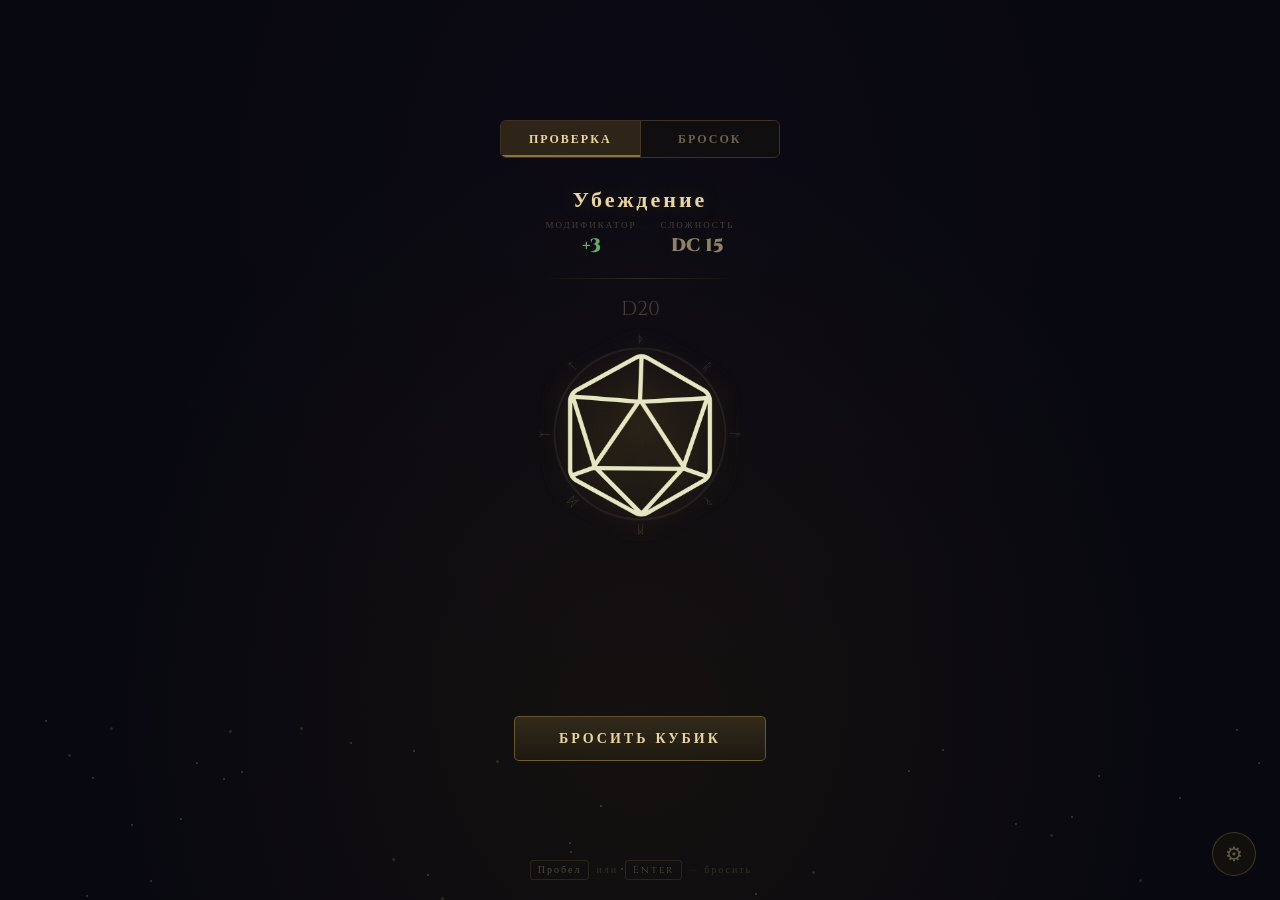
==== index.html @ e0e30537 "style: применить золотистый градиент к изображениям дайсов через CSS-фильтры" ====
<!DOCTYPE html>
<html lang="ru">
<head>
    <meta charset="UTF-8">
    <meta name="viewport" content="width=device-width, initial-scale=1.0">
    <title>Dice Roller</title>
    <link rel="icon" type="image/png" href="res/images/icon.png">
    <link rel="shortcut icon" type="image/png" href="res/images/icon.png">
    <style>
        @import url('https://fonts.googleapis.com/css2?family=Cinzel:wght@400;700;900&family=Cinzel+Decorative:wght@700;900&display=swap');

        * { margin: 0; padding: 0; box-sizing: border-box; }

        body {
            background: #080810;
            background-image:
                radial-gradient(ellipse at 50% 80%, rgba(40, 30, 15, 0.4) 0%, transparent 60%),
                radial-gradient(ellipse at 50% 20%, rgba(20, 15, 30, 0.3) 0%, transparent 60%);
            display: flex;
            justify-content: center;
            align-items: center;
            min-height: 100vh;
            overflow-x: hidden;
            overflow-y: auto;
            font-family: 'Cinzel', serif;
            user-select: none;
            padding: 8px 0;
        }

        /* ========== Фоновые частицы ========== */
        .bg-particles {
            position: fixed; top: 0; left: 0;
            width: 100%; height: 100%;
            pointer-events: none; z-index: 0;
        }
        .bg-particle {
            position: absolute;
            width: 2px; height: 2px;
            background: rgba(255, 200, 100, 0.25);
            border-radius: 50%;
            animation: floatP var(--dur) var(--delay) infinite ease-in-out;
        }
        @keyframes floatP {
            0%, 100% { opacity: 0; transform: translateY(0) scale(0); }
            20% { opacity: 1; transform: translateY(-15vh) scale(1); }
            80% { opacity: 0.6; }
            100% { opacity: 0; transform: translateY(-90vh) scale(0.3); }
        }

        /* ========== Вспышка ========== */
        .crit-flash {
            position: fixed; top: 0; left: 0;
            width: 100%; height: 100%;
            pointer-events: none; z-index: 5; opacity: 0;
        }
        .crit-flash.success { background: radial-gradient(circle, rgba(92,224,92,0.25) 0%, transparent 65%); animation: flashAnim 1s ease-out; }
        .crit-flash.failure { background: radial-gradient(circle, rgba(224,92,92,0.25) 0%, transparent 65%); animation: flashAnim 1s ease-out; }
        .crit-flash.nat20 { background: radial-gradient(circle, rgba(255,215,0,0.35) 0%, transparent 60%); animation: flashAnim 1.5s ease-out; }
        @keyframes flashAnim { 0% { opacity: 1; } 100% { opacity: 0; } }

        /* ========== Основной контейнер ========== */
        .roll-container {
            position: relative;
            display: flex;
            flex-direction: column;
            align-items: center;
            z-index: 10;
            padding: 0 20px 20px;
        }

        .mode-switcher {
            display: flex;
            gap: 0;
            margin-bottom: 28px;
            border: 1px solid rgba(200,170,80,0.25);
            border-radius: 6px;
            overflow: hidden;
            width: 280px;
        }
        .mode-btn {
            flex: 1;
            padding: 10px 12px;
            font-family: 'Cinzel', serif;
            font-size: 12px;
            font-weight: 700;
            letter-spacing: 2px;
            text-transform: uppercase;
            color: rgba(200,180,140,0.5);
            background: rgba(20,18,14,0.6);
            border: none;
            cursor: pointer;
            transition: all 0.3s;
            position: relative;
            text-align: center;
        }
        .mode-btn:not(:last-child) {
            border-right: 1px solid rgba(200,170,80,0.15);
        }
        .mode-btn:hover {
            color: rgba(200,180,140,0.8);
            background: rgba(30,25,18,0.8);
        }
        .mode-btn.active {
            color: #e8d5a3;
            background: rgba(50,40,25,0.9);
            box-shadow: inset 0 -2px 0 rgba(200,170,80,0.6);
        }

        /* ========== Селектор кубиков ========== */
        .dice-selector {
            display: flex;
            gap: 6px;
            margin-bottom: 18px;
            flex-wrap: wrap;
            justify-content: center;
            transition: opacity 0.4s, max-height 0.4s, margin 0.4s;
        }
        .dice-selector.hidden {
            opacity: 0;
            max-height: 0;
            margin-bottom: 0;
            pointer-events: none;
            overflow: hidden;
        }
        .dice-selector.visible {
            opacity: 1;
            max-height: 80px;
        }
        .dice-type-btn {
            width: 44px; height: 44px;
            display: flex; align-items: center; justify-content: center;
            font-family: 'Cinzel', serif;
            font-size: 11px;
            font-weight: 700;
            color: rgba(200,180,140,0.4);
            background: rgba(20,18,14,0.6);
            border: 1px solid rgba(200,170,80,0.15);
            border-radius: 6px;
            cursor: pointer;
            transition: all 0.3s;
            position: relative;
            overflow: hidden;
        }
        .dice-type-btn:hover {
            border-color: rgba(200,170,80,0.4);
            color: rgba(200,180,140,0.7);
            background: rgba(30,25,18,0.8);
            box-shadow: 0 0 10px rgba(200,170,80,0.1);
        }
        .dice-type-btn.active {
            color: #e8d5a3;
            border-color: rgba(200,170,80,0.5);
            background: rgba(50,40,25,0.9);
            box-shadow: inset 0 -2px 0 rgba(200,170,80,0.5), 0 0 12px rgba(200,170,80,0.15);
        }
        .dice-type-btn:disabled {
            opacity: 0.3;
            cursor: not-allowed;
            pointer-events: none;
        }

        /* ========== Отображение проверки (сверху) ========== */
        .editable-group {
            display: flex;
            flex-direction: column;
            align-items: center;
            gap: 3px;
        }
        .editable-label {
            font-size: 9px;
            letter-spacing: 2px;
            text-transform: uppercase;
            color: rgba(200,180,140,0.35);
        }
        .editable-input {
            background: rgba(20,18,14,0.7);
            border: 1px solid rgba(200,170,80,0.25);
            border-radius: 4px;
            color: #e8d5a3;
            font-family: 'Cinzel', serif;
            font-size: 14px;
            font-weight: 700;
            text-align: center;
            padding: 7px 10px;
            outline: none;
            transition: border-color 0.3s, box-shadow 0.3s;
        }
        .editable-input:focus {
            border-color: rgba(200,170,80,0.6);
            box-shadow: 0 0 12px rgba(200,170,80,0.15);
        }
        .editable-input.skill-input {
            width: 160px;
            font-size: 18px;
            font-weight: 900;
            letter-spacing: 1px;
        }
        .skill-select-row {
            display: flex;
            align-items: center;
            gap: 8px;
            margin-bottom: 4px;
        }
        .skill-select {
            background: rgba(20,18,14,0.7);
            border: 1px solid rgba(200,170,80,0.25);
            border-radius: 4px;
            color: #e8d5a3;
            font-family: 'Cinzel', serif;
            font-size: 14px;
            font-weight: 700;
            padding: 7px 28px 7px 10px;
            outline: none;
            transition: border-color 0.3s, box-shadow 0.3s;
            cursor: pointer;
            appearance: none;
            -webkit-appearance: none;
            background-image: url("data:image/svg+xml,%3Csvg xmlns='http://www.w3.org/2000/svg' width='12' height='12' viewBox='0 0 12 12'%3E%3Cpath fill='rgba(200,180,140,0.5)' d='M6 8L1 3h10z'/%3E%3C/svg%3E");
            background-repeat: no-repeat;
            background-position: right 8px center;
        }
        .skill-select:focus {
            border-color: rgba(200,170,80,0.6);
            box-shadow: 0 0 12px rgba(200,170,80,0.15);
        }
        .skill-select option {
            background: rgba(20,18,14,0.95);
            color: #e8d5a3;
        }
        .editable-input.mod-input {
            width: 58px;
            font-size: 18px;
            transition: border-color 0.3s, box-shadow 0.3s, background 0.6s;
        }
        .editable-input.dc-input {
            width: 58px;
            font-size: 18px;
            transition: border-color 0.3s, box-shadow 0.3s, background 0.6s;
        }
        .editable-input.loaded {
            border-color: rgba(100,200,120,0.6) !important;
            box-shadow: 0 0 12px rgba(100,200,120,0.25);
            background: rgba(25,40,25,0.8);
        }

        .dc-difficulty-hint {
            font-size: 10px;
            color: rgba(200,180,140,0.3);
            margin-top: 2px;
            font-style: italic;
        }

        /* ========== Отображение проверки (сверху) ========== */
        .check-display {
            display: flex;
            flex-direction: column;
            align-items: center;
            gap: 4px;
            margin-bottom: 8px;
            transition: opacity 0.4s, max-height 0.4s, margin 0.4s;
            overflow: hidden;
        }
        .check-display.hidden {
            opacity: 0;
            max-height: 0;
            margin-bottom: 0;
            pointer-events: none;
        }
        .check-display.visible {
            opacity: 1;
            max-height: 120px;
        }
        .display-skill-name {
            font-family: 'Cinzel Decorative', serif;
            font-size: 22px;
            font-weight: 700;
            color: #e8d5a3;
            text-shadow: 0 0 20px rgba(200,170,80,0.25);
            letter-spacing: 3px;
        }
        .display-mod-dc {
            display: flex;
            gap: 24px;
            align-items: center;
        }
        .display-badge {
            display: flex;
            flex-direction: column;
            align-items: center;
            gap: 2px;
        }
        .display-badge-label {
            font-size: 9px;
            letter-spacing: 2px;
            text-transform: uppercase;
            color: rgba(200,180,140,0.3);
        }
        .display-badge-value {
            font-family: 'Cinzel', serif;
            font-size: 18px;
            font-weight: 900;
            color: rgba(200,180,140,0.7);
        }
        .display-badge-value.positive { color: rgba(120,200,120,0.85); }
        .display-badge-value.negative { color: rgba(200,120,120,0.85); }

        /* Кнопка настроек — фиксированная в правом нижнем углу */
        .settings-toggle {
            position: fixed;
            bottom: 24px;
            right: 24px;
            background: rgba(20,18,14,0.85);
            border: 1px solid rgba(200,170,80,0.25);
            border-radius: 50%;
            width: 44px; height: 44px;
            display: flex; align-items: center; justify-content: center;
            cursor: pointer;
            transition: all 0.3s;
            color: rgba(200,180,140,0.45);
            font-size: 20px;
            z-index: 100;
            backdrop-filter: blur(8px);
        }
        .settings-toggle:hover {
            border-color: rgba(200,170,80,0.5);
            color: rgba(200,180,140,0.8);
            box-shadow: 0 0 20px rgba(200,170,80,0.2);
            transform: scale(1.05);
        }

        /* Модальное окно настроек */
        .settings-overlay {
            position: fixed;
            top: 0; left: 0;
            width: 100%; height: 100%;
            background: rgba(0,0,0,0.6);
            z-index: 150;
            opacity: 0;
            pointer-events: none;
            transition: opacity 0.3s;
            backdrop-filter: blur(4px);
        }
        .settings-overlay.open {
            opacity: 1;
            pointer-events: all;
        }
        .settings-modal {
            position: fixed;
            top: 50%; left: 50%;
            transform: translate(-50%, -50%) scale(0.9);
            background: linear-gradient(180deg, rgba(30,25,18,0.97) 0%, rgba(16,14,10,0.98) 100%);
            border: 1px solid rgba(200,170,80,0.3);
            border-radius: 12px;
            padding: 28px 32px;
            z-index: 160;
            opacity: 0;
            pointer-events: none;
            transition: all 0.3s cubic-bezier(0.34,1.56,0.64,1);
            box-shadow: 0 0 60px rgba(0,0,0,0.5), 0 0 30px rgba(200,170,80,0.1);
            max-width: 500px;
            width: 90%;
        }
        .settings-modal.open {
            opacity: 1;
            pointer-events: all;
            transform: translate(-50%, -50%) scale(1);
        }
        .settings-modal-header {
            display: flex;
            justify-content: space-between;
            align-items: center;
            margin-bottom: 20px;
            padding-bottom: 12px;
            border-bottom: 1px solid rgba(200,170,80,0.15);
        }
        .settings-modal-title {
            font-family: 'Cinzel', serif;
            font-size: 16px;
            font-weight: 700;
            letter-spacing: 3px;
            text-transform: uppercase;
            color: rgba(200,180,140,0.8);
        }
        .settings-close {
            background: none;
            border: 1px solid rgba(200,170,80,0.2);
            border-radius: 50%;
            width: 28px; height: 28px;
            display: flex; align-items: center; justify-content: center;
            cursor: pointer;
            color: rgba(200,180,140,0.5);
            font-size: 14px;
            transition: all 0.3s;
        }
        .settings-close:hover {
            border-color: rgba(200,170,80,0.5);
            color: rgba(200,180,140,0.9);
        }
        .settings-modal .skill-select-row {
            margin-bottom: 12px;
        }
        .settings-modal .settings-grid {
            display: flex;
            flex-wrap: wrap;
            gap: 12px;
            justify-content: center;
            align-items: flex-end;
        }
        .settings-modal .dc-difficulty-hint {
            text-align: center;
            margin-top: 8px;
        }
        .settings-section {
            margin-top: 16px;
            padding-top: 14px;
            border-top: 1px solid rgba(200,170,80,0.12);
        }
        .settings-section-title {
            font-size: 10px;
            letter-spacing: 2px;
            text-transform: uppercase;
            color: rgba(200,180,140,0.4);
            margin-bottom: 10px;
        }
        .volume-row {
            display: flex;
            align-items: center;
            gap: 12px;
            justify-content: center;
        }
        .volume-label {
            font-size: 13px;
            color: rgba(200,180,140,0.6);
            min-width: 60px;
        }
        .volume-slider {
            -webkit-appearance: none;
            appearance: none;
            width: 160px;
            height: 4px;
            background: rgba(200,170,80,0.15);
            border-radius: 4px;
            outline: none;
            cursor: pointer;
        }
        .volume-slider::-webkit-slider-thumb {
            -webkit-appearance: none;
            width: 16px; height: 16px;
            border-radius: 50%;
            background: #e8d5a3;
            box-shadow: 0 0 8px rgba(200,170,80,0.3);
            cursor: pointer;
            transition: transform 0.2s;
        }
        .volume-slider::-webkit-slider-thumb:hover {
            transform: scale(1.15);
        }
        .volume-slider::-moz-range-thumb {
            width: 16px; height: 16px;
            border-radius: 50%;
            background: #e8d5a3;
            border: none;
            box-shadow: 0 0 8px rgba(200,170,80,0.3);
            cursor: pointer;
        }
        .volume-value {
            font-size: 13px;
            color: rgba(200,180,140,0.7);
            font-weight: 700;
            min-width: 32px;
            text-align: right;
        }
        .reset-btn {
            display: block;
            margin: 0 auto;
            padding: 8px 24px;
            font-family: 'Cinzel', serif;
            font-size: 11px;
            font-weight: 700;
            letter-spacing: 2px;
            text-transform: uppercase;
            color: rgba(200,120,120,0.7);
            background: rgba(40,20,20,0.6);
            border: 1px solid rgba(200,100,100,0.25);
            border-radius: 5px;
            cursor: pointer;
            transition: all 0.3s;
        }
        .reset-btn:hover {
            color: rgba(224,100,100,0.9);
            border-color: rgba(200,100,100,0.5);
            box-shadow: 0 0 15px rgba(200,80,80,0.15);
        }

        /* Разделитель */
        .divider {
            width: 200px;
            height: 1px;
            background: linear-gradient(90deg, transparent, rgba(200,170,80,0.2), transparent);
            margin: 12px 0 16px;
        }

        /* ========== D20 Label ========== */
        .dice-type-label {
            font-size: 20px;
            /* letter-spacing: 4px; */
            color: rgba(200,180,140,0.3);
            text-transform: uppercase;
            margin-bottom: 12px;
        }

        /* ========== Зона кубика ========== */
        .dice-area {
            position: relative;
            width: 200px; height: 200px;
            display: flex;
            justify-content: center;
            align-items: center;
            margin-bottom: 24px;
        }

        .dice-glow {
            position: absolute;
            width: 180px; height: 180px;
            border-radius: 50%;
            background: radial-gradient(circle, rgba(200,160,60,0.12) 0%, transparent 70%);
            transition: opacity 0.5s;
        }

        /* DC Ring */
        .dc-ring {
            position: absolute;
            width: 190px; height: 190px;
            transition: opacity 0.4s;
        }
        .dc-ring.hidden { opacity: 0; }
        .dc-ring svg {
            width: 100%; height: 100%;
            transform: rotate(-90deg);
        }
        .dc-ring-bg {
            fill: none;
            stroke: rgba(100,90,70,0.2);
            stroke-width: 2;
        }
        .dc-ring-fill {
            fill: none;
            stroke: rgba(200,170,80,0.5);
            stroke-width: 2.5;
            stroke-dasharray: 565.48;
            stroke-dashoffset: 565.48;
            stroke-linecap: round;
            transition: stroke-dashoffset 1s ease-out, stroke 0.5s;
            filter: drop-shadow(0 0 4px rgba(200,170,80,0.3));
        }
        .dc-ring-fill.success { stroke: rgba(80,200,80,0.7); filter: drop-shadow(0 0 8px rgba(80,200,80,0.5)); }
        .dc-ring-fill.failure { stroke: rgba(200,60,60,0.7); filter: drop-shadow(0 0 8px rgba(200,60,60,0.5)); }

        /* Руны */
        .rune-ring {
            position: absolute;
            width: 165px; height: 165px;
            border-radius: 50%;
            animation: runeRotate 20s linear infinite;
        }
        @keyframes runeRotate { from { transform: rotate(0deg); } to { transform: rotate(360deg); } }
        .rune {
            position: absolute;
            top: 50%; left: 50%;
            font-size: 12px;
            color: rgba(200,170,80,0.25);
            text-shadow: 0 0 6px rgba(200,170,80,0.15);
        }
        .rune-inner {
            display: inline-block;
            transform-origin: center center;
        }

        /* ========== Кубик (PNG) ========== */
        .dice-svg-container {
            position: relative;
            width: 170px; height: 170px;
            cursor: pointer;
            z-index: 2;
        }
        .dice-image {
            width: 100%; height: 100%;
            object-fit: contain;
            filter: 
                drop-shadow(0 0 15px rgba(200,160,60,0.3))
                invert(1)
                sepia(1)
                hue-rotate(5deg)
                saturate(2.5)
                brightness(0.9);
            transition: filter 0.3s, transform 0.3s;
        }
        .dice-svg-container:hover .dice-image {
            filter: 
                drop-shadow(0 0 25px rgba(200,160,60,0.6))
                invert(1)
                sepia(1)
                hue-rotate(5deg)
                saturate(3)
                brightness(1);
            transform: scale(1.05);
        }
        .dice-number {
            position: absolute;
            top: 50%; left: 50%;
            transform: translate(-50%, -30%);
            font-family: 'Cinzel', serif;
            font-size: 28px;
            font-weight: 900;
            color: #e8d5a3;
            text-shadow: 0 0 8px rgba(200,160,60,0.5);
            opacity: 0;
            transition: opacity 0.3s;
            pointer-events: none;
            z-index: 3;
        }
        .dice-number.visible { opacity: 1; }
        .dice-number.nat20 {
            color: #ffd700;
            text-shadow: 0 0 15px rgba(255,215,0,0.9);
            font-size: 36px;
        }
        .dice-number.nat1 {
            color: #ff4444;
            text-shadow: 0 0 15px rgba(255,68,68,0.9);
        }

        /* Анимация вращения */
        .dice-svg-container.rolling .dice-image {
            animation: diceSpin 2s cubic-bezier(0.22, 0.8, 0.36, 1);
        }
        @keyframes diceSpin {
            0% { transform: scale(0.25) rotate(0deg); opacity: 0; }
            12% { transform: scale(1.1) rotate(200deg); opacity: 1; }
            30% { transform: scale(0.9) rotate(450deg); }
            50% { transform: scale(1.06) rotate(680deg); }
            70% { transform: scale(0.95) rotate(880deg); }
            85% { transform: scale(1.01) rotate(1020deg); }
            100% { transform: scale(1) rotate(1080deg); }
        }
        /* Покачивание для плоских кубов */
        .dice-svg-container.rocking .dice-image {
            animation: diceRock 1.8s cubic-bezier(0.22, 0.8, 0.36, 1);
        }
        @keyframes diceRock {
            0% { transform: scale(0.25) rotate(0deg); opacity: 0; }
            10% { transform: scale(1.05) rotate(0deg); opacity: 1; }
            20% { transform: scale(1.12) rotate(-22deg); }
            35% { transform: scale(0.9) rotate(18deg); }
            50% { transform: scale(1.06) rotate(-14deg); }
            65% { transform: scale(0.97) rotate(8deg); }
            80% { transform: scale(1.02) rotate(-4deg); }
            100% { transform: scale(1) rotate(0deg); }
        }

        /* Модификатор бейдж */
        .modifier-badge {
            position: absolute;
            bottom: -8px; right: -8px;
            background: rgba(25,40,25,0.9);
            border: 1px solid rgba(100,200,100,0.4);
            border-radius: 50%;
            width: 34px; height: 34px;
            display: flex; align-items: center; justify-content: center;
            font-size: 13px; font-weight: 700;
            color: #7ddf7d;
            opacity: 0; transform: scale(0);
            transition: all 0.3s 0.4s cubic-bezier(0.34,1.56,0.64,1);
        }
        .modifier-badge.visible { opacity: 1; transform: scale(1); }
        .modifier-badge.negative {
            color: #df7d7d;
            border-color: rgba(200,100,100,0.4);
            background: rgba(40,25,25,0.9);
        }

        /* Искры */
        .spark-container {
            position: absolute;
            width: 200px; height: 200px;
            pointer-events: none; z-index: 15;
            left: 50%; top: 50%;
            transform: translate(-50%, -50%);
        }
        .spark {
            position: absolute;
            left: 50%; top: 50%;
            width: 3px; height: 3px;
            border-radius: 50%;
            opacity: 0;
        }
        .spark.gold { background: #ffd700; box-shadow: 0 0 6px #ffd700; }
        .spark.green { background: #5ce05c; box-shadow: 0 0 6px #5ce05c; }
        .spark.red { background: #e05c5c; box-shadow: 0 0 6px #e05c5c; }
        .spark.white { background: #e8d5a3; box-shadow: 0 0 6px #e8d5a3; }
        .spark.animate { animation: sparkFly 1s ease-out forwards; }
        @keyframes sparkFly {
            0% { opacity: 1; transform: translate(0,0) scale(1); }
            100% { opacity: 0; transform: translate(var(--sx), var(--sy)) scale(0); }
        }

        /* Burst ring */
        .burst-ring {
            position: absolute;
            width: 170px; height: 170px;
            border-radius: 50%;
            border: 2px solid rgba(200,170,80,0.5);
            opacity: 0; pointer-events: none;
            left: 50%; top: 50%;
            transform: translate(-50%, -50%);
        }
        .burst-ring.animate { animation: burstScale 0.8s ease-out forwards; }
        @keyframes burstScale {
            0% { transform: translate(-50%,-50%) scale(0); opacity: 1; }
            100% { transform: translate(-50%,-50%) scale(3.5); opacity: 0; }
        }
        .burst-ring.success { border-color: rgba(92,224,92,0.5); }
        .burst-ring.failure { border-color: rgba(224,92,92,0.5); }
        .burst-ring.nat20 { border-color: rgba(255,215,0,0.7); }
        .burst-ring.neutral { border-color: rgba(232,213,163,0.4); }

        /* ========== Результат ========== */
        .result-area {
            text-align: center;
            min-height: 130px;
            display: flex;
            flex-direction: column;
            align-items: center;
            justify-content: flex-end;
        }
        .result-total {
            font-family: 'Cinzel Decorative', serif;
            font-size: 52px;
            font-weight: 900;
            color: #e8d5a3;
            opacity: 0;
            transform: scale(0.5);
            transition: all 0.5s cubic-bezier(0.34,1.56,0.64,1);
            line-height: 1;
        }
        .result-total.visible { opacity: 1; transform: scale(1); }
        .result-total.success { color: #5ce05c; text-shadow: 0 0 30px rgba(92,224,92,0.5); }
        .result-total.failure { color: #e05c5c; text-shadow: 0 0 30px rgba(224,92,92,0.5); }
        .result-total.nat20 {
            color: #ffd700;
            text-shadow: 0 0 40px rgba(255,215,0,0.7), 0 0 80px rgba(255,215,0,0.3);
            animation: nat20pulse 1s ease-in-out infinite alternate;
        }
        .result-total.neutral { color: #e8d5a3; text-shadow: 0 0 20px rgba(232,213,163,0.4); }
        @keyframes nat20pulse {
            from { text-shadow: 0 0 40px rgba(255,215,0,0.7), 0 0 80px rgba(255,215,0,0.3); }
            to { text-shadow: 0 0 60px rgba(255,215,0,1), 0 0 120px rgba(255,215,0,0.5); }
        }

        .result-breakdown {
            font-size: 13px;
            color: rgba(200,180,140,0.5);
            margin-top: 6px;
            opacity: 0;
            transition: opacity 0.5s 0.3s;
        }
        .result-breakdown.visible { opacity: 1; }
        .result-breakdown .roll-val { color: #e8d5a3; font-weight: 700; }
        .result-breakdown .mod-val { color: rgba(120,200,120,0.8); }
        .result-breakdown .mod-val.neg { color: rgba(200,120,120,0.8); }

        .result-label {
            font-size: 20px;
            font-weight: 700;
            letter-spacing: 6px;
            text-transform: uppercase;
            margin-top: 8px;
            opacity: 0;
            transform: translateY(8px);
            transition: all 0.5s 0.5s;
        }
        .result-label.visible { opacity: 1; transform: translateY(0); }
        .result-label.success { color: #5ce05c; text-shadow: 0 0 20px rgba(92,224,92,0.3); }
        .result-label.failure { color: #e05c5c; text-shadow: 0 0 20px rgba(224,92,92,0.3); }
        .result-label.critical {
            color: #ffd700;
            text-shadow: 0 0 20px rgba(255,215,0,0.5);
            font-size: 24px; letter-spacing: 5px;
            animation: critFlashLabel 0.5s ease-out;
        }
        .result-label.neutral {
            color: rgba(200,180,140,0.6);
            letter-spacing: 4px;
            font-size: 16px;
        }
        @keyframes critFlashLabel {
            0% { transform: scale(2) translateY(8px); opacity: 0; }
            50% { transform: scale(1.2) translateY(0); }
            100% { transform: scale(1) translateY(0); opacity: 1; }
        }

        /* ========== Кнопки ========== */
        .buttons-row {
            display: flex;
            gap: 12px;
            margin-top: 28px;
        }
        .roll-btn {
            padding: 12px 44px;
            font-family: 'Cinzel', serif;
            font-size: 14px;
            font-weight: 700;
            letter-spacing: 3px;
            text-transform: uppercase;
            color: #e8d5a3;
            background: linear-gradient(180deg, rgba(55,45,28,0.9) 0%, rgba(30,26,18,0.95) 100%);
            border: 1px solid rgba(200,170,80,0.4);
            border-radius: 5px;
            cursor: pointer;
            position: relative;
            overflow: hidden;
            transition: all 0.3s;
        }
        .roll-btn::before {
            content: '';
            position: absolute; top: 0; left: -100%;
            width: 100%; height: 100%;
            background: linear-gradient(90deg, transparent, rgba(200,170,80,0.12), transparent);
            transition: left 0.5s;
        }
        .roll-btn:hover {
            border-color: rgba(220,190,100,0.7);
            box-shadow: 0 0 20px rgba(200,170,80,0.2), inset 0 0 15px rgba(200,170,80,0.08);
        }
        .roll-btn:hover::before { left: 100%; }
        .roll-btn:active { transform: scale(0.97); }
        .roll-btn:disabled { opacity: 0.4; cursor: not-allowed; pointer-events: none; }

        /* ========== История ========== */
        .roll-history {
            position: fixed;
            right: 16px; top: 50%;
            transform: translateY(-50%);
            display: flex;
            flex-direction: column;
            gap: 6px; z-index: 20;
            max-height: 80vh;
            overflow-y: auto;
        }
        .roll-history::-webkit-scrollbar { width: 3px; }
        .roll-history::-webkit-scrollbar-thumb { background: rgba(200,170,80,0.2); border-radius: 3px; }

        .history-item {
            padding: 7px 12px;
            background: rgba(16,14,12,0.85);
            border: 1px solid rgba(200,170,80,0.12);
            border-radius: 4px;
            font-size: 11px;
            color: rgba(200,180,140,0.5);
            animation: histSlideIn 0.3s ease-out;
            white-space: nowrap;
            border-left: 2px solid rgba(200,170,80,0.15);
        }
        .history-item .hist-result { font-weight: 700; font-size: 13px; }
        .history-item.success { border-left-color: rgba(92,224,92,0.5); }
        .history-item.success .hist-result { color: #5ce05c; }
        .history-item.failure { border-left-color: rgba(224,92,92,0.5); }
        .history-item.failure .hist-result { color: #e05c5c; }
        .history-item.nat20 { border-left-color: rgba(255,215,0,0.6); }
        .history-item.nat20 .hist-result { color: #ffd700; }
        .history-item.neutral { border-left-color: rgba(200,180,140,0.3); }
        .history-item.neutral .hist-result { color: #e8d5a3; }
        @keyframes histSlideIn {
            from { transform: translateX(20px); opacity: 0; }
            to { transform: translateX(0); opacity: 1; }
        }

        /* ========== Подсказка клавиш ========== */
        .key-hint {
            position: fixed;
            bottom: 20px;
            font-size: 10px;
            letter-spacing: 2px;
            color: rgba(200,180,140,0.2);
            z-index: 20;
        }
        .key-hint kbd {
            display: inline-block;
            padding: 2px 7px;
            border: 1px solid rgba(200,170,80,0.15);
            border-radius: 3px;
            font-family: 'Cinzel', serif;
            font-size: 10px;
            color: rgba(200,180,140,0.35);
            margin: 0 2px;
        }

        /* ========== Shake ========== */
        @keyframes shake {
            0%, 100% { transform: translateX(0); }
            10% { transform: translateX(-8px) rotate(-1deg); }
            20% { transform: translateX(8px) rotate(1deg); }
            30% { transform: translateX(-5px); }
            40% { transform: translateX(5px); }
            50% { transform: translateX(-3px); }
            60% { transform: translateX(3px); }
            70% { transform: translateX(-1px); }
        }

        /* ========== Адаптив ========== */
        @media (max-width: 700px) {
            .roll-history { display: none; }
            .settings-modal .settings-grid { flex-direction: column; align-items: center; }
            .editable-input.skill-input { width: 200px; }
            .result-total { font-size: 42px; }
            .mode-switcher { width: 240px; }
            .mode-btn { padding: 8px 10px; font-size: 10px; }
            .roll-btn { padding: 10px 28px; font-size: 12px; }
            .settings-modal { padding: 20px 24px; width: 95%; }
            .settings-toggle { bottom: 16px; right: 16px; width: 40px; height: 40px; font-size: 18px; }
        }
    </style>
</head>
<body>

<div class="bg-particles" id="bgParticles"></div>
<div class="crit-flash" id="critFlash"></div>

<div class="roll-container" id="rollContainer">

    <!-- Режим -->
    <div class="mode-switcher">
        <button class="mode-btn active" id="modeCheck" onclick="setMode('check')">Проверка</button>
        <button class="mode-btn" id="modeFree" onclick="setMode('free')">Бросок</button>
    </div>

    <!-- Селектор кубиков (только для свободного броска) -->
    <div class="dice-selector hidden" id="diceSelector">
        <button class="dice-type-btn" data-sides="4" onclick="selectDice(4)">D4</button>
        <button class="dice-type-btn" data-sides="6" onclick="selectDice(6)">D6</button>
        <button class="dice-type-btn" data-sides="8" onclick="selectDice(8)">D8</button>
        <button class="dice-type-btn" data-sides="10" onclick="selectDice(10)">D10</button>
        <button class="dice-type-btn" data-sides="12" onclick="selectDice(12)">D12</button>
        <button class="dice-type-btn active" data-sides="20" onclick="selectDice(20)">D20</button>
        <button class="dice-type-btn" data-sides="100" onclick="selectDice(100)">D100</button>
    </div>

    <!-- Отображение проверки (сверху, красиво) -->
    <div class="check-display visible" id="checkDisplay">
        <div class="display-skill-name" id="displaySkillName">Убеждение</div>
        <div class="display-mod-dc">
            <div class="display-badge">
                <span class="display-badge-label">Модификатор</span>
                <span class="display-badge-value positive" id="displayMod">+3</span>
            </div>
            <div class="display-badge">
                <span class="display-badge-label">Сложность</span>
                <span class="display-badge-value" id="displayDC">DC 15</span>
            </div>
        </div>
    </div>

    <!-- Свободный бросок — заглушка -->
    <div class="check-display hidden" id="freeDisplay">
        <div style="font-size: 13px; color: rgba(200,180,140,0.5); letter-spacing: 2px;">
            Простой бросок D20
        </div>
    </div>

    <div class="divider"></div>
    <div class="dice-type-label" id="diceTypeLabel">D20</div>

    <!-- Зона кубика -->
    <div class="dice-area">
        <div class="dice-glow"></div>

        <div class="dc-ring" id="dcRing">
            <svg viewBox="0 0 200 200">
                <circle class="dc-ring-bg" cx="100" cy="100" r="90"/>
                <circle class="dc-ring-fill" id="dcRingFill" cx="100" cy="100" r="90"/>
            </svg>
        </div>

        <div class="rune-ring">
            <div class="rune" style="transform:translate(-50%,-50%) rotate(0deg) translateY(-95px)">
                <span class="rune-inner">ᚦ</span></div>
            <div class="rune" style="transform:translate(-50%,-50%) rotate(45deg) translateY(-95px)">
                <span class="rune-inner">ᚱ</span></div>
            <div class="rune" style="transform:translate(-50%,-50%) rotate(90deg) translateY(-95px)">
                <span class="rune-inner">ᚨ</span></div>
            <div class="rune" style="transform:translate(-50%,-50%) rotate(135deg) translateY(-95px)">
                <span class="rune-inner">ᚹ</span></div>
            <div class="rune" style="transform:translate(-50%,-50%) rotate(180deg) translateY(-95px)">
                <span class="rune-inner">ᛗ</span></div>
            <div class="rune" style="transform:translate(-50%,-50%) rotate(225deg) translateY(-95px)">
                <span class="rune-inner">ᛞ</span></div>
            <div class="rune" style="transform:translate(-50%,-50%) rotate(270deg) translateY(-95px)">
                <span class="rune-inner">ᛉ</span></div>
            <div class="rune" style="transform:translate(-50%,-50%) rotate(315deg) translateY(-95px)">
                <span class="rune-inner">ᛏ</span></div>
        </div>

        <div class="dice-svg-container" id="diceContainer" onclick="rollDice()">
            <img class="dice-image" id="diceImage" src="res/images/dices/d20.png" alt="D20"/>
            <span class="dice-number" id="diceNumber">?</span>
            <div class="modifier-badge" id="modBadge">+3</div>
            <div class="spark-container" id="sparkContainer"></div>
            <div class="burst-ring" id="burstRing"></div>
        </div>
    </div>

    <!-- Результат -->
    <div class="result-area">
        <div class="result-total" id="resultTotal"></div>
        <div class="result-breakdown" id="resultBreakdown"></div>
        <div class="result-label" id="resultLabel"></div>
    </div>

    <!-- Кнопка -->
    <div class="buttons-row">
        <button class="roll-btn" id="rollBtn" onclick="rollDice()">
            Бросить кубик
        </button>
    </div>
</div>

<!-- Кнопка настроек — в правом нижнем углу -->
<button class="settings-toggle" id="settingsToggle" onclick="toggleSettings()" title="Настройки">
    ⚙
</button>

<!-- Модальное окно настроек -->
<div class="settings-overlay" id="settingsOverlay" onclick="closeSettingsOnOverlay(event)">
    <div class="settings-modal" id="settingsModal">
        <div class="settings-modal-header">
            <span class="settings-modal-title">Настройки</span>
            <button class="settings-close" onclick="toggleSettings()" title="Закрыть">✕</button>
        </div>
        <div class="skill-select-row">
            <select class="skill-select" id="skillSelect" onchange="onSkillSelect()">
                <option value="">— выбрать —</option>
                <optgroup label="Характеристики">
                    <option value="Сила">Сила</option>
                    <option value="Ловкость">Ловкость</option>
                    <option value="Телосложение">Телосложение</option>
                    <option value="Интеллект">Интеллект</option>
                    <option value="Мудрость">Мудрость</option>
                    <option value="Харизма">Харизма</option>
                </optgroup>
                <optgroup label="Навыки">
                    <option value="Акробатика">Акробатика</option>
                    <option value="Анализ">Анализ</option>
                    <option value="Атлетика">Атлетика</option>
                    <option value="Внимательность">Внимательность</option>
                    <option value="Выживание">Выживание</option>
                    <option value="Выступление">Выступление</option>
                    <option value="Запугивание">Запугивание</option>
                    <option value="История">История</option>
                    <option value="Ловкость рук">Ловкость рук</option>
                    <option value="Медицина">Медицина</option>
                    <option value="Обман">Обман</option>
                    <option value="Природа">Природа</option>
                    <option value="Проницательность">Проницательность</option>
                    <option value="Религия">Религия</option>
                    <option value="Скрытность">Скрытность</option>
                    <option value="Убеждение">Убеждение</option>
                    <option value="Уход за животными">Уход за животными</option>
                </optgroup>
            </select>
        </div>
        <div class="settings-grid">
            <div class="editable-group">
                <span class="editable-label">Навык</span>
                <input type="text" class="editable-input skill-input" id="skillInput"
                       value="Убеждение" spellcheck="false" maxlength="25"
                       oninput="updateDisplay()">
            </div>
            <div class="editable-group">
                <span class="editable-label">Модификатор</span>
                <input type="number" class="editable-input mod-input" id="modInput"
                       value="3" min="-10" max="20"
                       oninput="updateDisplay()">
            </div>
            <div class="editable-group">
                <span class="editable-label">DC</span>
                <input type="number" class="editable-input dc-input" id="dcInput"
                       value="15" min="1" max="30"
                       oninput="updateDisplay()">
            </div>
        </div>
        <div class="dc-difficulty-hint" id="dcHint">Средняя сложность</div>

        <!-- Громкость -->
        <div class="settings-section">
            <div class="settings-section-title">Звук</div>
            <div class="volume-row">
                <span class="volume-label">Громкость</span>
                <input type="range" class="volume-slider" id="volumeSlider"
                       min="0" max="100" value="50"
                       oninput="updateVolume(this.value)">
                <span class="volume-value" id="volumeValue">50%</span>
            </div>
        </div>

        <!-- Сброс данных -->
        <div class="settings-section">
            <div class="settings-section-title">Данные</div>
            <button class="reset-btn" onclick="resetSavedSkills()">Сбросить модификаторы</button>
        </div>
    </div>
</div>

<!-- История -->
<div class="roll-history" id="rollHistory"></div>

<!-- Подсказка -->
<div class="key-hint">
    <kbd>Пробел</kbd> или <kbd>Enter</kbd> — бросить
</div>

<script>
    // ==================== СОСТОЯНИЕ ====================
    let isRolling = false;
    let currentMode = 'check'; // 'check' | 'free'
    let currentDice = 20;      // текущий тип кубика
    const DICE_SIDES = [4, 6, 8, 10, 12, 20, 100];
    const DICE_IMAGES = {
        4: 'res/images/dices/d4.png',
        6: 'res/images/dices/d6.png',
        8: 'res/images/dices/d8.png',
        10: 'res/images/dices/d10.png',
        12: 'res/images/dices/d12.png',
        20: 'res/images/dices/d20.png',
        100: 'res/images/dices/d100.png'
    };

    // Сохранённые навыки (загружаются из localStorage)
    let savedSkills = {};
    let masterVolume = 0.5; // 0-1 (50% по умолчанию)

    // ==================== ГРОМКОСТЬ ====================
    function updateVolume(val) {
        masterVolume = val / 100;
        document.getElementById('volumeValue').textContent = val + '%';
        try { localStorage.setItem('diceRoller_volume', val); } catch (e) {}
    }

    function loadVolume() {
        try {
            const v = localStorage.getItem('diceRoller_volume');
            if (v !== null) {
                masterVolume = parseInt(v) / 100;
                document.getElementById('volumeSlider').value = v;
                document.getElementById('volumeValue').textContent = v + '%';
            }
        } catch (e) {}
    }

    // ==================== СОХРАНЕНИЕ / ЗАГРУЗКА ====================
    function loadSavedSkills() {
        try {
            const data = localStorage.getItem('diceRoller_skills');
            if (data) savedSkills = JSON.parse(data);
        } catch (e) {
            savedSkills = {};
        }
        updateSkillSelectLabels();
    }

    function saveSkillToStorage(skillName, mod) {
        savedSkills[skillName] = { mod };
        try {
            localStorage.setItem('diceRoller_skills', JSON.stringify(savedSkills));
        } catch (e) { /* квота исчерпана — игнорируем */ }
        updateSkillSelectLabels();
    }

    function updateSkillSelectLabels() {
        const select = document.getElementById('skillSelect');
        const groups = select.querySelectorAll('optgroup');
        groups.forEach(group => {
            group.querySelectorAll('option').forEach(opt => {
                const val = opt.value;
                if (val && savedSkills[val] !== undefined) {
                    const m = savedSkills[val].mod;
                    opt.textContent = val + ' (' + (m >= 0 ? '+' : '') + m + ')';
                } else {
                    opt.textContent = val;
                }
            });
        });
        // Обновляем выбранный элемент
        const skillInput = document.getElementById('skillInput');
        const currentSkill = skillInput.value.trim();
        if (savedSkills[currentSkill]) {
            select.value = currentSkill;
        } else {
            select.value = '';
        }
    }

    // ==================== ИНИЦИАЛИЗАЦИЯ ====================
    function init() {
        loadSavedSkills();
        loadVolume();
        createBgParticles();
        updateDCHint();
        updateDisplay();
    }

    function createBgParticles() {
        const container = document.getElementById('bgParticles');
        for (let i = 0; i < 35; i++) {
            const p = document.createElement('div');
            p.className = 'bg-particle';
            p.style.left = Math.random() * 100 + '%';
            p.style.top = (80 + Math.random() * 20) + '%';
            p.style.setProperty('--dur', (7 + Math.random() * 8) + 's');
            p.style.setProperty('--delay', (Math.random() * 10) + 's');
            if (Math.random() > 0.7) {
                p.style.width = '3px';
                p.style.height = '3px';
                p.style.background = 'rgba(255, 200, 100, 0.15)';
            }
            container.appendChild(p);
        }
    }

    function updateDCHint() {
        const dc = parseInt(document.getElementById('dcInput').value) || 15;
        const hint = document.getElementById('dcHint');
        if (dc <= 5) hint.textContent = 'Очень лёгкая проверка';
        else if (dc <= 10) hint.textContent = 'Лёгкая проверка';
        else if (dc <= 14) hint.textContent = 'Умеренная проверка';
        else if (dc <= 17) hint.textContent = 'Средняя сложность';
        else if (dc <= 20) hint.textContent = 'Сложная проверка';
        else if (dc <= 24) hint.textContent = 'Очень сложная проверка';
        else hint.textContent = 'Почти невозможно';
    }

    // ==================== РЕЖИМЫ ====================
    function setMode(mode) {
        currentMode = mode;

        document.getElementById('modeCheck').classList.toggle('active', mode === 'check');
        document.getElementById('modeFree').classList.toggle('active', mode === 'free');

        const checkDisplay = document.getElementById('checkDisplay');
        const freeDisplay = document.getElementById('freeDisplay');
        const dcRing = document.getElementById('dcRing');
        const diceSelector = document.getElementById('diceSelector');

        if (mode === 'check') {
            checkDisplay.classList.remove('hidden');
            checkDisplay.classList.add('visible');
            freeDisplay.classList.remove('visible');
            freeDisplay.classList.add('hidden');
            dcRing.classList.remove('hidden');
            diceSelector.classList.remove('visible');
            diceSelector.classList.add('hidden');
            // В режиме проверки всегда D20
            selectDice(20);
            updateDisplay();
        } else {
            checkDisplay.classList.remove('visible');
            checkDisplay.classList.add('hidden');
            freeDisplay.classList.remove('hidden');
            freeDisplay.classList.add('visible');
            dcRing.classList.add('hidden');
            diceSelector.classList.remove('hidden');
            diceSelector.classList.add('visible');
        }

        // Сброс результата при смене режима
        resetResult();
    }

    // ==================== ВЫБОР КУБИКА ====================
    function selectDice(sides) {
        currentDice = sides;

        // Обновляем активную кнопку
        document.querySelectorAll('.dice-type-btn').forEach(btn => {
            btn.classList.toggle('active', parseInt(btn.dataset.sides) === sides);
        });

        // Обновляем изображение и лейбл
        document.getElementById('diceImage').src = DICE_IMAGES[sides];
        document.getElementById('diceImage').alt = 'D' + sides;
        document.getElementById('diceTypeLabel').textContent = 'D' + sides;

        // Сброс результата
        resetResult();
    }

    // ==================== DISPLAY UPDATE ====================
    function updateDisplay() {
        const skill = document.getElementById('skillInput').value.trim() || 'Навык';
        let mod = parseInt(document.getElementById('modInput').value) || 0;
        let dc = parseInt(document.getElementById('dcInput').value) || 15;

        // Ограничения
        if (mod > 20) { mod = 20; document.getElementById('modInput').value = 20; }
        if (mod < -10) { mod = -10; document.getElementById('modInput').value = -10; }
        if (dc > 30) { dc = 30; document.getElementById('dcInput').value = 30; }
        if (dc < 1) { dc = 1; document.getElementById('dcInput').value = 1; }

        document.getElementById('displaySkillName').textContent = skill;

        const modEl = document.getElementById('displayMod');
        modEl.textContent = (mod >= 0 ? '+' : '') + mod;
        modEl.className = 'display-badge-value' + (mod > 0 ? ' positive' : mod < 0 ? ' negative' : '');

        document.getElementById('displayDC').textContent = 'DC ' + dc;

        updateDCHint();

        // Автосохранение модификатора (только если навык не дефолтный)
        if (skill !== 'Навык' && currentMode === 'check') {
            saveSkillToStorage(skill, mod);
        }
    }

    // ==================== SETTINGS TOGGLE ====================
    function toggleSettings() {
        const overlay = document.getElementById('settingsOverlay');
        const modal = document.getElementById('settingsModal');
        const isOpen = modal.classList.contains('open');
        if (isOpen) {
            modal.classList.remove('open');
            overlay.classList.remove('open');
        } else {
            overlay.classList.add('open');
            modal.classList.add('open');
            updateSkillSelectLabels();
        }
    }

    function closeSettingsOnOverlay(event) {
        if (event.target === event.currentTarget) {
            toggleSettings();
        }
    }

    // ==================== SKILL SELECT ====================
    function onSkillSelect() {
        const select = document.getElementById('skillSelect');
        const skillInput = document.getElementById('skillInput');
        if (select.value) {
            skillInput.value = select.value;
            loadSavedSkillValues(select.value);
        }
    }

    function resetSavedSkills() {
        if (Object.keys(savedSkills).length === 0) return;
        savedSkills = {};
        try { localStorage.removeItem('diceRoller_skills'); } catch (e) {}
        // Сброс текущих значений
        document.getElementById('modInput').value = 0;
        document.getElementById('dcInput').value = 15;
        document.getElementById('skillSelect').value = '';
        updateDisplay();
        updateSkillSelectLabels();
    }

    function loadSavedSkillValues(skillName) {
        const modInput = document.getElementById('modInput');

        if (savedSkills[skillName]) {
            const saved = savedSkills[skillName];
            modInput.value = saved.mod;
            modInput.classList.add('loaded');
            // Убираем подсветку через 1.5с
            setTimeout(() => {
                modInput.classList.remove('loaded');
            }, 1500);
        } else {
            // Нет сохранённых — сброс дефолтного значения
            modInput.value = 0;
        }
        updateDisplay();
    }

    // ==================== GETTERS ====================
    function getModifier() {
        return parseInt(document.getElementById('modInput').value) || 0;
    }
    function getDC() {
        return parseInt(document.getElementById('dcInput').value) || 15;
    }
    function getSkillName() {
        return document.getElementById('skillInput').value.trim() || 'Навык';
    }

    // ==================== ЗВУКИ (Web Audio API) ====================
    const AudioCtx = window.AudioContext || window.webkitAudioContext;
    let audioCtx = null;

    function ensureAudio() {
        if (!audioCtx) audioCtx = new AudioCtx();
        if (audioCtx.state === 'suspended') audioCtx.resume();
    }

    function playRollSound() {
        ensureAudio();
        const now = audioCtx.currentTime;
        for (let i = 0; i < 9; i++) {
            const time = now + i * 0.13 + Math.random() * 0.06;
            const osc = audioCtx.createOscillator();
            const gain = audioCtx.createGain();
            const filter = audioCtx.createBiquadFilter();

            filter.type = 'bandpass';
            filter.frequency.value = 700 + Math.random() * 1400;
            filter.Q.value = 3;

            osc.type = 'triangle';
            osc.frequency.value = 180 + Math.random() * 500;

            const vol = 0.4 * masterVolume * Math.max(0.2, 1 - i * 0.1);
            gain.gain.setValueAtTime(vol, time);
            gain.gain.exponentialRampToValueAtTime(0.001, time + 0.07);

            osc.connect(filter);
            filter.connect(gain);
            gain.connect(audioCtx.destination);
            osc.start(time);
            osc.stop(time + 0.07);
        }
    }

    function playResultSound(type) {
        ensureAudio();
        const now = audioCtx.currentTime;

        if (type === 'nat20' || type === 'nat100') {
            const freqs = [261.6, 329.6, 392, 523.3, 659.3, 784];
            freqs.forEach((f, i) => {
                const osc = audioCtx.createOscillator();
                const gain = audioCtx.createGain();
                osc.type = i < 3 ? 'sine' : 'triangle';
                osc.frequency.value = f;
                gain.gain.setValueAtTime(0, now + i * 0.07);
                gain.gain.linearRampToValueAtTime(0.25 * masterVolume, now + i * 0.07 + 0.08);
                gain.gain.exponentialRampToValueAtTime(0.001, now + 2.2);
                osc.connect(gain);
                gain.connect(audioCtx.destination);
                osc.start(now + i * 0.07);
                osc.stop(now + 2.2);
            });
        } else if (type === 'nat1') {
            const osc = audioCtx.createOscillator();
            const gain = audioCtx.createGain();
            osc.type = 'sawtooth';
            osc.frequency.setValueAtTime(280, now);
            osc.frequency.exponentialRampToValueAtTime(60, now + 0.9);
            gain.gain.setValueAtTime(0.35 * masterVolume, now);
            gain.gain.exponentialRampToValueAtTime(0.001, now + 1);
            const flt = audioCtx.createBiquadFilter();
            flt.type = 'lowpass'; flt.frequency.value = 500;
            osc.connect(flt); flt.connect(gain); gain.connect(audioCtx.destination);
            osc.start(now); osc.stop(now + 1);
        } else if (type === 'success') {
            [523.3, 659.3, 784].forEach((f, i) => {
                const osc = audioCtx.createOscillator();
                const gain = audioCtx.createGain();
                osc.type = 'sine';
                osc.frequency.value = f;
                gain.gain.setValueAtTime(0, now + i * 0.1);
                gain.gain.linearRampToValueAtTime(0.25 * masterVolume, now + i * 0.1 + 0.05);
                gain.gain.exponentialRampToValueAtTime(0.001, now + 1);
                osc.connect(gain); gain.connect(audioCtx.destination);
                osc.start(now + i * 0.1); osc.stop(now + 1);
            });
        } else if (type === 'failure') {
            const osc = audioCtx.createOscillator();
            const gain = audioCtx.createGain();
            osc.type = 'sine';
            osc.frequency.setValueAtTime(330, now);
            osc.frequency.linearRampToValueAtTime(180, now + 0.4);
            gain.gain.setValueAtTime(0.2 * masterVolume, now);
            gain.gain.exponentialRampToValueAtTime(0.001, now + 0.6);
            osc.connect(gain); gain.connect(audioCtx.destination);
            osc.start(now); osc.stop(now + 0.6);
        } else {
            // neutral (free roll)
            [440, 554.4].forEach((f, i) => {
                const osc = audioCtx.createOscillator();
                const gain = audioCtx.createGain();
                osc.type = 'sine';
                osc.frequency.value = f;
                gain.gain.setValueAtTime(0, now + i * 0.08);
                gain.gain.linearRampToValueAtTime(0.2 * masterVolume, now + i * 0.08 + 0.04);
                gain.gain.exponentialRampToValueAtTime(0.001, now + 0.7);
                osc.connect(gain); gain.connect(audioCtx.destination);
                osc.start(now + i * 0.08); osc.stop(now + 0.7);
            });
        }
    }

    // ==================== БРОСОК ====================
    function rollDice() {
        if (isRolling) return;
        isRolling = true;

        const btn = document.getElementById('rollBtn');
        btn.disabled = true;
        resetResult();

        const sides = currentDice;
        const diceRoll = Math.floor(Math.random() * sides) + 1;
        const isNatMax = diceRoll === sides;  // максимальное значение
        const isNat1 = diceRoll === 1;

        let modifier = 0;
        let dc = 0;
        let total = diceRoll;
        let isSuccess = false;
        let resultType = 'neutral';

        if (currentMode === 'check') {
            // Режим проверки — только D20
            modifier = getModifier();
            dc = getDC();
            total = diceRoll + modifier;
            isSuccess = total >= dc;

            if (diceRoll === 20) resultType = 'nat20';
            else if (isNat1) resultType = 'nat1';
            else if (isSuccess) resultType = 'success';
            else resultType = 'failure';
        } else {
            // Свободный бросок
            if (isNatMax && sides === 20) resultType = 'nat20';
            else if (isNatMax && sides === 100) resultType = 'nat100';
            else if (isNat1) resultType = 'nat1';
            else resultType = 'neutral';
        }

        // Анимация
        const container = document.getElementById('diceContainer');
        const useRocking = [4, 10, 100].includes(sides);
        container.classList.add(useRocking ? 'rocking' : 'rolling');

        playRollSound();

        setTimeout(() => {
            container.classList.remove('rocking', 'rolling');

            const diceNum = document.getElementById('diceNumber');
            diceNum.textContent = diceRoll;
            diceNum.className = 'dice-number visible';
            if (diceRoll === 20 && sides === 20) diceNum.classList.add('nat20');
            if (diceRoll === 100 && sides === 100) diceNum.classList.add('nat20');
            if (isNat1) diceNum.classList.add('nat1');

            playResultSound(resultType);

            // Модификатор бейдж — только в режиме проверки
            if (currentMode === 'check') {
                const modBadge = document.getElementById('modBadge');
                modBadge.textContent = (modifier >= 0 ? '+' : '') + modifier;
                modBadge.classList.add('visible');
                modBadge.classList.toggle('negative', modifier < 0);
            }

            // DC кольцо — только в режиме проверки
            if (currentMode === 'check') {
                animateDCRing(total, resultType);
            }

            setTimeout(() => {
                showResult(diceRoll, total, modifier, dc, resultType);
                createSparks(resultType);
                showBurstRing(resultType);
                showFlash(resultType);
                addToHistory(diceRoll, total, modifier, resultType);

                isRolling = false;
                btn.disabled = false;
            }, 400);

        }, 2000);
    }

    // ==================== РЕЗУЛЬТАТ ====================
    function resetResult() {
        document.getElementById('resultTotal').className = 'result-total';
        document.getElementById('resultTotal').textContent = '';
        document.getElementById('resultBreakdown').className = 'result-breakdown';
        document.getElementById('resultBreakdown').innerHTML = '';
        document.getElementById('resultLabel').className = 'result-label';
        document.getElementById('resultLabel').textContent = '';
        document.getElementById('modBadge').className = 'modifier-badge';
        document.getElementById('dcRingFill').style.strokeDashoffset = 565.48;
        document.getElementById('dcRingFill').className = 'dc-ring-fill';
        document.getElementById('burstRing').className = 'burst-ring';
        document.getElementById('sparkContainer').innerHTML = '';
        document.getElementById('diceNumber').className = 'dice-number';
        document.getElementById('diceNumber').textContent = '?';

        const rc = document.getElementById('rollContainer');
        rc.style.animation = 'none';
        rc.offsetHeight;
        rc.style.animation = '';
    }

    function animateDCRing(total, resultType) {
        const ring = document.getElementById('dcRingFill');
        const circumference = 565.48;
        const maxVal = Math.max(getDC() + 5, 25);
        const ratio = Math.min(Math.max(total, 0) / maxVal, 1);
        const offset = circumference * (1 - ratio);
        ring.style.strokeDashoffset = offset;

        setTimeout(() => {
            if (resultType === 'nat20' || resultType === 'success') {
                ring.classList.add('success');
            } else {
                ring.classList.add('failure');
            }
        }, 700);
    }

    function showResult(diceRoll, total, modifier, dc, resultType) {
        const resultTotal = document.getElementById('resultTotal');
        const resultBreakdown = document.getElementById('resultBreakdown');
        const resultLabel = document.getElementById('resultLabel');

        if (currentMode === 'check') {
            resultTotal.textContent = total;
        } else {
            resultTotal.textContent = diceRoll;
        }

        resultTotal.classList.add('visible');

        // Цвет числа
        switch (resultType) {
            case 'nat20': case 'nat100': resultTotal.classList.add('nat20'); break;
            case 'success': resultTotal.classList.add('success'); break;
            case 'failure': resultTotal.classList.add('failure'); break;
            case 'nat1': resultTotal.classList.add('failure'); break;
            default: resultTotal.classList.add('neutral'); break;
        }

        // Разбивка
        if (currentMode === 'check') {
            const modSign = modifier >= 0 ? '+' : '';
            const modClass = modifier >= 0 ? 'mod-val' : 'mod-val neg';
            resultBreakdown.innerHTML =
                `<span class="roll-val">[${diceRoll}]</span> ` +
                `${modSign}<span class="${modClass}">${modifier}</span>` +
                ` &nbsp;→&nbsp; DC ${dc}`;
        } else {
            resultBreakdown.innerHTML = `Бросок D${currentDice}`;
        }
        resultBreakdown.classList.add('visible');

        // Метка
        if (currentMode === 'check') {
            switch (resultType) {
                case 'nat20':
                    resultLabel.textContent = '✦ КРИТИЧЕСКИЙ УСПЕХ ✦';
                    resultLabel.className = 'result-label visible critical';
                    break;
                case 'nat1':
                    resultLabel.textContent = '✦ КРИТИЧЕСКИЙ ПРОВАЛ ✦';
                    resultLabel.className = 'result-label visible failure';
                    triggerShake();
                    break;
                case 'success':
                    resultLabel.textContent = 'УСПЕХ';
                    resultLabel.className = 'result-label visible success';
                    break;
                case 'failure':
                    resultLabel.textContent = 'ПРОВАЛ';
                    resultLabel.className = 'result-label visible failure';
                    break;
            }
        } else {
            // Свободный бросок
            if (resultType === 'nat20') {
                resultLabel.textContent = '✦ НАТУРАЛЬНАЯ 20 ✦';
                resultLabel.className = 'result-label visible critical';
            } else if (resultType === 'nat100') {
                resultLabel.textContent = '✦ НАТУРАЛЬНАЯ 100 ✦';
                resultLabel.className = 'result-label visible critical';
            } else if (resultType === 'nat1') {
                resultLabel.textContent = '✦ НАТУРАЛЬНАЯ 1 ✦';
                resultLabel.className = 'result-label visible failure';
                triggerShake();
            } else {
                resultLabel.textContent = '';
                resultLabel.className = 'result-label visible neutral';
            }
        }
    }

    function triggerShake() {
        const rc = document.getElementById('rollContainer');
        rc.style.animation = 'none';
        rc.offsetHeight;
        rc.style.animation = 'shake 0.5s ease-out';
    }

    function createSparks(resultType) {
        const container = document.getElementById('sparkContainer');
        container.innerHTML = '';

        let count, colorClass;
        switch (resultType) {
            case 'nat20': case 'nat100': count = 35; colorClass = 'gold'; break;
            case 'nat1': count = 22; colorClass = 'red'; break;
            case 'success': count = 16; colorClass = 'green'; break;
            case 'failure': count = 12; colorClass = 'red'; break;
            default: count = 10; colorClass = 'white'; break;
        }

        for (let i = 0; i < count; i++) {
            const spark = document.createElement('div');
            spark.className = `spark ${colorClass}`;
            const angle = (Math.PI * 2 * i) / count + (Math.random() - 0.5) * 0.6;
            const dist = 50 + Math.random() * 90;
            spark.style.setProperty('--sx', Math.cos(angle) * dist + 'px');
            spark.style.setProperty('--sy', Math.sin(angle) * dist + 'px');
            container.appendChild(spark);
            setTimeout(() => spark.classList.add('animate'), Math.random() * 200);
        }
    }

    function showBurstRing(resultType) {
        const ring = document.getElementById('burstRing');
        ring.className = 'burst-ring';
        switch (resultType) {
            case 'nat20': case 'nat100': ring.classList.add('nat20'); break;
            case 'success': ring.classList.add('success'); break;
            case 'failure': case 'nat1': ring.classList.add('failure'); break;
            default: ring.classList.add('neutral'); break;
        }
        ring.offsetHeight;
        ring.classList.add('animate');
    }

    function showFlash(resultType) {
        const flash = document.getElementById('critFlash');
        flash.className = 'crit-flash';
        switch (resultType) {
            case 'nat20': case 'nat100': flash.classList.add('nat20'); break;
            case 'success': flash.classList.add('success'); break;
            case 'failure': case 'nat1': flash.classList.add('failure'); break;
        }
    }

    // ==================== ИСТОРИЯ ====================
    function addToHistory(diceRoll, total, modifier, resultType) {
        const histContainer = document.getElementById('rollHistory');

        let statusClass, label;
        if (currentMode === 'check') {
            switch (resultType) {
                case 'nat20': statusClass = 'nat20'; label = 'КРИТ!'; break;
                case 'nat1': statusClass = 'failure'; label = 'КРИТ ПРОВАЛ'; break;
                case 'success': statusClass = 'success'; label = 'Успех'; break;
                case 'failure': statusClass = 'failure'; label = 'Провал'; break;
            }
        } else {
            switch (resultType) {
                case 'nat20': statusClass = 'nat20'; label = 'Нат 20!'; break;
                case 'nat100': statusClass = 'nat20'; label = 'Нат 100!'; break;
                case 'nat1': statusClass = 'failure'; label = 'Нат 1'; break;
                default: statusClass = 'neutral'; label = 'Бросок'; break;
            }
        }

        const displayValue = currentMode === 'check' ? total : diceRoll;
        const detailText = currentMode === 'check'
            ? `[${diceRoll}]${modifier >= 0 ? '+' : ''}${modifier}`
            : `D${currentDice}: [${diceRoll}]`;

        const item = document.createElement('div');
        item.className = `history-item ${statusClass}`;
        item.innerHTML = `
            <span class="hist-result">${displayValue}</span>
            <span style="margin-left:6px">${detailText} — ${label}</span>
        `;

        histContainer.insertBefore(item, histContainer.firstChild);

        while (histContainer.children.length > 10) {
            histContainer.removeChild(histContainer.lastChild);
        }
    }

    // ==================== КЛАВИАТУРА ====================
    document.addEventListener('keydown', (e) => {
        // Не перехватываем если фокус в input
        const tag = document.activeElement.tagName.toLowerCase();

        // Escape — закрыть настройки
        if (e.code === 'Escape') {
            const modal = document.getElementById('settingsModal');
            if (modal.classList.contains('open')) {
                toggleSettings();
                return;
            }
        }

        if (tag === 'input') return;

        if (e.code === 'Space' || e.code === 'Enter') {
            e.preventDefault();
            rollDice();
        }
    });

    // ==================== ЗАПУСК ====================
    init();
</script>
</body>
</html>
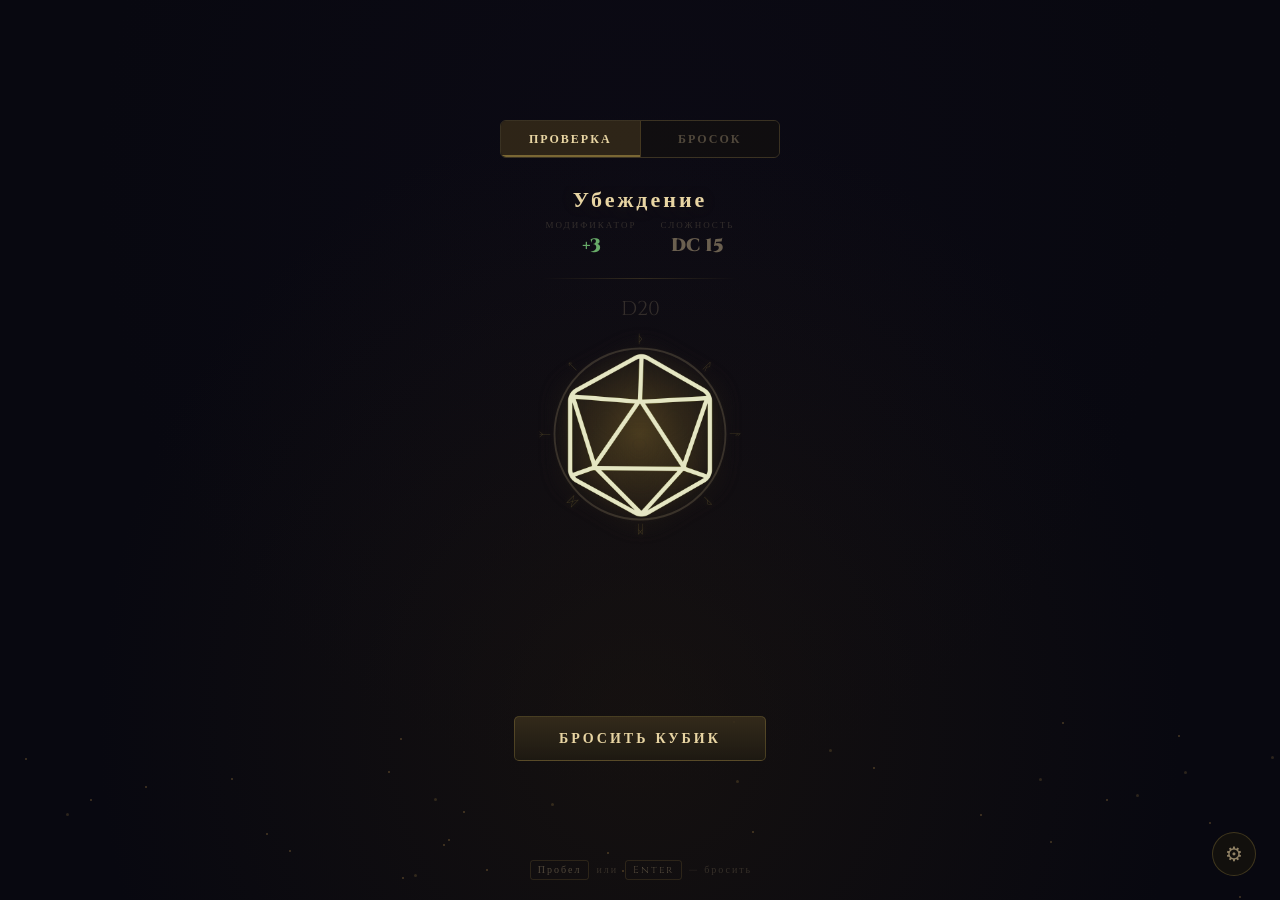
==== commit acea9cbf: "feat: добавить светлую тему с плавным переключением" ====
--- a/index.html
+++ b/index.html
@@ -11,11 +11,125 @@
 
         * { margin: 0; padding: 0; box-sizing: border-box; }
 
+        /* ========== CSS-переменные для тем ========== */
+        :root {
+            --bg-primary: #080810;
+            --bg-secondary: rgba(20,18,14,0.6);
+            --bg-modal: rgba(30,25,18,0.97);
+            --bg-input: rgba(20,18,14,0.7);
+            --bg-hover: rgba(30,25,18,0.8);
+            --bg-active: rgba(50,40,25,0.9);
+            --text-primary: #e8d5a3;
+            --text-secondary: rgba(200,180,140,0.5);
+            --text-muted: rgba(200,180,140,0.35);
+            --text-dim: rgba(200,180,140,0.2);
+            --border-primary: rgba(200,170,80,0.25);
+            --border-hover: rgba(200,170,80,0.4);
+            --border-active: rgba(200,170,80,0.5);
+            --glow-primary: rgba(200,170,80,0.15);
+            --glow-secondary: rgba(200,170,80,0.2);
+            --shadow-primary: 0 0 12px rgba(200,170,80,0.15);
+            --shadow-hover: 0 0 20px rgba(200,170,80,0.2);
+            --particle-color: rgba(255, 200, 100, 0.25);
+            --bg-gradient-1: rgba(40, 30, 15, 0.4);
+            --bg-gradient-2: rgba(20, 15, 30, 0.3);
+            --rune-color: rgba(200,170,80,0.25);
+            --rune-shadow: rgba(200,170,80,0.15);
+            --dice-glow: rgba(200,160,60,0.3);
+            --dice-glow-hover: rgba(200,160,60,0.6);
+            --modal-overlay: rgba(0,0,0,0.6);
+            --modal-bg: linear-gradient(180deg, rgba(30,25,18,0.97) 0%, rgba(16,14,10,0.98) 100%);
+            --modal-shadow: 0 0 60px rgba(0,0,0,0.5), 0 0 30px rgba(200,170,80,0.1);
+            --history-bg: rgba(16,14,12,0.85);
+            --history-border: rgba(200,170,80,0.12);
+            --volume-bg: rgba(200,170,80,0.15);
+            --theme-toggle-bg: rgba(20,18,14,0.85);
+            --theme-toggle-border: rgba(200,170,80,0.25);
+            --theme-toggle-text: rgba(200,180,140,0.7);
+            --theme-toggle-hover: rgba(200,180,140,0.9);
+            --key-hint-bg: rgba(200,170,80,0.15);
+            --key-hint-text: rgba(200,180,140,0.35);
+            --key-hint-dim: rgba(200,180,140,0.2);
+            --loaded-bg: rgba(25,40,25,0.8);
+            --loaded-border: rgba(100,200,120,0.6);
+            --loaded-shadow: 0 0 12px rgba(100,200,120,0.25);
+            --reset-text: rgba(200,120,120,0.7);
+            --reset-bg: rgba(40,20,20,0.6);
+            --reset-border: rgba(200,100,100,0.25);
+            --reset-hover-text: rgba(224,100,100,0.9);
+            --reset-hover-border: rgba(200,100,100,0.5);
+            --reset-hover-shadow: 0 0 15px rgba(200,80,80,0.15);
+            --select-bg: rgba(20,18,14,0.95);
+            --select-text: #e8d5a3;
+            --divider-bg: linear-gradient(90deg, transparent, rgba(200,170,80,0.2), transparent);
+            --section-border: rgba(200,170,80,0.12);
+            --section-title: rgba(200,180,140,0.4);
+            --positive-color: rgba(120,200,120,0.85);
+            --negative-color: rgba(200,120,120,0.85);
+        }
+
+        /* Светлая тема */
+        body.light-theme {
+            --bg-primary: #f0ead6;
+            --bg-secondary: rgba(230,225,210,0.9);
+            --bg-modal: rgba(255,255,250,0.98);
+            --bg-input: rgba(255,255,250,0.95);
+            --bg-hover: rgba(220,215,200,0.95);
+            --bg-active: rgba(210,200,185,0.95);
+            --text-primary: #2a1f0e;
+            --text-secondary: rgba(42,31,14,0.75);
+            --text-muted: rgba(42,31,14,0.6);
+            --text-dim: rgba(42,31,14,0.4);
+            --border-primary: rgba(100,75,30,0.45);
+            --border-hover: rgba(100,75,30,0.65);
+            --border-active: rgba(100,75,30,0.75);
+            --glow-primary: rgba(100,75,30,0.25);
+            --glow-secondary: rgba(100,75,30,0.3);
+            --shadow-primary: 0 0 12px rgba(100,75,30,0.25);
+            --shadow-hover: 0 0 20px rgba(100,75,30,0.35);
+            --particle-color: rgba(100,75,30,0.2);
+            --bg-gradient-1: rgba(180,160,100,0.35);
+            --bg-gradient-2: rgba(160,140,80,0.25);
+            --rune-color: rgba(100,75,30,0.5);
+            --rune-shadow: rgba(100,75,30,0.25);
+            --dice-glow: rgba(60,45,15,0.6);
+            --dice-glow-hover: rgba(60,45,15,0.85);
+            --modal-overlay: rgba(0,0,0,0.4);
+            --modal-bg: linear-gradient(180deg, rgba(255,255,250,0.98) 0%, rgba(245,240,230,0.98) 100%);
+            --modal-shadow: 0 0 60px rgba(0,0,0,0.2), 0 0 30px rgba(100,75,30,0.2);
+            --history-bg: rgba(245,240,230,0.95);
+            --history-border: rgba(100,75,30,0.3);
+            --volume-bg: rgba(100,75,30,0.25);
+            --theme-toggle-bg: rgba(245,240,230,0.95);
+            --theme-toggle-border: rgba(100,75,30,0.4);
+            --theme-toggle-text: rgba(42,31,14,0.8);
+            --theme-toggle-hover: rgba(42,31,14,0.95);
+            --key-hint-bg: rgba(100,75,30,0.3);
+            --key-hint-text: rgba(42,31,14,0.6);
+            --key-hint-dim: rgba(42,31,14,0.4);
+            --loaded-bg: rgba(40,120,70,0.2);
+            --loaded-border: rgba(50,140,80,0.7);
+            --loaded-shadow: 0 0 12px rgba(50,140,80,0.25);
+            --reset-text: rgba(180,60,60,0.9);
+            --reset-bg: rgba(200,50,50,0.12);
+            --reset-border: rgba(180,60,60,0.4);
+            --reset-hover-text: rgba(200,50,50,0.95);
+            --reset-hover-border: rgba(180,60,60,0.7);
+            --reset-hover-shadow: 0 0 15px rgba(200,50,50,0.25);
+            --select-bg: rgba(250,248,240,0.98);
+            --select-text: #2a1f0e;
+            --divider-bg: linear-gradient(90deg, transparent, rgba(100,75,30,0.4), transparent);
+            --section-border: rgba(100,75,30,0.3);
+            --section-title: rgba(42,31,14,0.65);
+            --positive-color: rgba(30,120,50,0.9);
+            --negative-color: rgba(180,50,50,0.9);
+        }
+
         body {
-            background: #080810;
+            background: var(--bg-primary);
             background-image:
-                radial-gradient(ellipse at 50% 80%, rgba(40, 30, 15, 0.4) 0%, transparent 60%),
-                radial-gradient(ellipse at 50% 20%, rgba(20, 15, 30, 0.3) 0%, transparent 60%);
+                radial-gradient(ellipse at 50% 80%, var(--bg-gradient-1) 0%, transparent 60%),
+                radial-gradient(ellipse at 50% 20%, var(--bg-gradient-2) 0%, transparent 60%);
             display: flex;
             justify-content: center;
             align-items: center;
@@ -25,6 +139,7 @@
             font-family: 'Cinzel', serif;
             user-select: none;
             padding: 8px 0;
+            transition: background 0.4s ease;
         }
 
         /* ========== Фоновые частицы ========== */
@@ -36,7 +151,7 @@
         .bg-particle {
             position: absolute;
             width: 2px; height: 2px;
-            background: rgba(255, 200, 100, 0.25);
+            background: var(--particle-color);
             border-radius: 50%;
             animation: floatP var(--dur) var(--delay) infinite ease-in-out;
         }
@@ -72,7 +187,7 @@
             display: flex;
             gap: 0;
             margin-bottom: 28px;
-            border: 1px solid rgba(200,170,80,0.25);
+            border: 1px solid var(--border-primary);
             border-radius: 6px;
             overflow: hidden;
             width: 280px;
@@ -85,8 +200,8 @@
             font-weight: 700;
             letter-spacing: 2px;
             text-transform: uppercase;
-            color: rgba(200,180,140,0.5);
-            background: rgba(20,18,14,0.6);
+            color: var(--text-muted);
+            background: var(--bg-secondary);
             border: none;
             cursor: pointer;
             transition: all 0.3s;
@@ -97,13 +212,13 @@
             border-right: 1px solid rgba(200,170,80,0.15);
         }
         .mode-btn:hover {
-            color: rgba(200,180,140,0.8);
-            background: rgba(30,25,18,0.8);
+            color: var(--text-secondary);
+            background: var(--bg-hover);
         }
         .mode-btn.active {
-            color: #e8d5a3;
-            background: rgba(50,40,25,0.9);
-            box-shadow: inset 0 -2px 0 rgba(200,170,80,0.6);
+            color: var(--text-primary);
+            background: var(--bg-active);
+            box-shadow: inset 0 -2px 0 var(--border-active);
         }
 
         /* ========== Селектор кубиков ========== */
@@ -132,8 +247,8 @@
             font-family: 'Cinzel', serif;
             font-size: 11px;
             font-weight: 700;
-            color: rgba(200,180,140,0.4);
-            background: rgba(20,18,14,0.6);
+            color: var(--text-muted);
+            background: var(--bg-secondary);
             border: 1px solid rgba(200,170,80,0.15);
             border-radius: 6px;
             cursor: pointer;
@@ -142,16 +257,16 @@
             overflow: hidden;
         }
         .dice-type-btn:hover {
-            border-color: rgba(200,170,80,0.4);
-            color: rgba(200,180,140,0.7);
-            background: rgba(30,25,18,0.8);
-            box-shadow: 0 0 10px rgba(200,170,80,0.1);
+            border-color: var(--border-hover);
+            color: var(--text-secondary);
+            background: var(--bg-hover);
+            box-shadow: 0 0 10px var(--glow-primary);
         }
         .dice-type-btn.active {
-            color: #e8d5a3;
-            border-color: rgba(200,170,80,0.5);
-            background: rgba(50,40,25,0.9);
-            box-shadow: inset 0 -2px 0 rgba(200,170,80,0.5), 0 0 12px rgba(200,170,80,0.15);
+            color: var(--text-primary);
+            border-color: var(--border-active);
+            background: var(--bg-active);
+            box-shadow: inset 0 -2px 0 var(--border-active), 0 0 12px var(--glow-primary);
         }
         .dice-type-btn:disabled {
             opacity: 0.3;
@@ -170,13 +285,13 @@
             font-size: 9px;
             letter-spacing: 2px;
             text-transform: uppercase;
-            color: rgba(200,180,140,0.35);
+            color: var(--text-muted);
         }
         .editable-input {
-            background: rgba(20,18,14,0.7);
-            border: 1px solid rgba(200,170,80,0.25);
+            background: var(--bg-input);
+            border: 1px solid var(--border-primary);
             border-radius: 4px;
-            color: #e8d5a3;
+            color: var(--text-primary);
             font-family: 'Cinzel', serif;
             font-size: 14px;
             font-weight: 700;
@@ -186,8 +301,8 @@
             transition: border-color 0.3s, box-shadow 0.3s;
         }
         .editable-input:focus {
-            border-color: rgba(200,170,80,0.6);
-            box-shadow: 0 0 12px rgba(200,170,80,0.15);
+            border-color: var(--border-hover);
+            box-shadow: var(--shadow-primary);
         }
         .editable-input.skill-input {
             width: 160px;
@@ -202,10 +317,10 @@
             margin-bottom: 4px;
         }
         .skill-select {
-            background: rgba(20,18,14,0.7);
-            border: 1px solid rgba(200,170,80,0.25);
+            background: var(--bg-input);
+            border: 1px solid var(--border-primary);
             border-radius: 4px;
-            color: #e8d5a3;
+            color: var(--text-primary);
             font-family: 'Cinzel', serif;
             font-size: 14px;
             font-weight: 700;
@@ -220,12 +335,12 @@
             background-position: right 8px center;
         }
         .skill-select:focus {
-            border-color: rgba(200,170,80,0.6);
-            box-shadow: 0 0 12px rgba(200,170,80,0.15);
+            border-color: var(--border-hover);
+            box-shadow: var(--shadow-primary);
         }
         .skill-select option {
-            background: rgba(20,18,14,0.95);
-            color: #e8d5a3;
+            background: var(--select-bg);
+            color: var(--select-text);
         }
         .editable-input.mod-input {
             width: 58px;
@@ -238,14 +353,14 @@
             transition: border-color 0.3s, box-shadow 0.3s, background 0.6s;
         }
         .editable-input.loaded {
-            border-color: rgba(100,200,120,0.6) !important;
-            box-shadow: 0 0 12px rgba(100,200,120,0.25);
-            background: rgba(25,40,25,0.8);
+            border-color: var(--loaded-border) !important;
+            box-shadow: var(--loaded-shadow);
+            background: var(--loaded-bg);
         }
 
         .dc-difficulty-hint {
             font-size: 10px;
-            color: rgba(200,180,140,0.3);
+            color: var(--text-muted);
             margin-top: 2px;
             font-style: italic;
         }
@@ -274,8 +389,8 @@
             font-family: 'Cinzel Decorative', serif;
             font-size: 22px;
             font-weight: 700;
-            color: #e8d5a3;
-            text-shadow: 0 0 20px rgba(200,170,80,0.25);
+            color: var(--text-primary);
+            text-shadow: 0 0 20px var(--glow-primary);
             letter-spacing: 3px;
         }
         .display-mod-dc {
@@ -293,38 +408,38 @@
             font-size: 9px;
             letter-spacing: 2px;
             text-transform: uppercase;
-            color: rgba(200,180,140,0.3);
+            color: var(--text-dim);
         }
         .display-badge-value {
             font-family: 'Cinzel', serif;
             font-size: 18px;
             font-weight: 900;
-            color: rgba(200,180,140,0.7);
-        }
-        .display-badge-value.positive { color: rgba(120,200,120,0.85); }
-        .display-badge-value.negative { color: rgba(200,120,120,0.85); }
+            color: var(--text-secondary);
+        }
+        .display-badge-value.positive { color: var(--positive-color); }
+        .display-badge-value.negative { color: var(--negative-color); }
 
         /* Кнопка настроек — фиксированная в правом нижнем углу */
         .settings-toggle {
             position: fixed;
             bottom: 24px;
             right: 24px;
-            background: rgba(20,18,14,0.85);
-            border: 1px solid rgba(200,170,80,0.25);
+            background: var(--theme-toggle-bg);
+            border: 1px solid var(--theme-toggle-border);
             border-radius: 50%;
             width: 44px; height: 44px;
             display: flex; align-items: center; justify-content: center;
             cursor: pointer;
             transition: all 0.3s;
-            color: rgba(200,180,140,0.45);
+            color: var(--theme-toggle-text);
             font-size: 20px;
             z-index: 100;
             backdrop-filter: blur(8px);
         }
         .settings-toggle:hover {
-            border-color: rgba(200,170,80,0.5);
-            color: rgba(200,180,140,0.8);
-            box-shadow: 0 0 20px rgba(200,170,80,0.2);
+            border-color: var(--border-active);
+            color: var(--theme-toggle-hover);
+            box-shadow: var(--shadow-hover);
             transform: scale(1.05);
         }
 
@@ -333,7 +448,7 @@
             position: fixed;
             top: 0; left: 0;
             width: 100%; height: 100%;
-            background: rgba(0,0,0,0.6);
+            background: var(--modal-overlay);
             z-index: 150;
             opacity: 0;
             pointer-events: none;
@@ -348,15 +463,15 @@
             position: fixed;
             top: 50%; left: 50%;
             transform: translate(-50%, -50%) scale(0.9);
-            background: linear-gradient(180deg, rgba(30,25,18,0.97) 0%, rgba(16,14,10,0.98) 100%);
-            border: 1px solid rgba(200,170,80,0.3);
+            background: var(--modal-bg);
+            border: 1px solid var(--border-primary);
             border-radius: 12px;
             padding: 28px 32px;
             z-index: 160;
             opacity: 0;
             pointer-events: none;
             transition: all 0.3s cubic-bezier(0.34,1.56,0.64,1);
-            box-shadow: 0 0 60px rgba(0,0,0,0.5), 0 0 30px rgba(200,170,80,0.1);
+            box-shadow: var(--modal-shadow);
             max-width: 500px;
             width: 90%;
         }
@@ -379,22 +494,22 @@
             font-weight: 700;
             letter-spacing: 3px;
             text-transform: uppercase;
-            color: rgba(200,180,140,0.8);
+            color: var(--text-secondary);
         }
         .settings-close {
             background: none;
-            border: 1px solid rgba(200,170,80,0.2);
+            border: 1px solid var(--border-primary);
             border-radius: 50%;
             width: 28px; height: 28px;
             display: flex; align-items: center; justify-content: center;
             cursor: pointer;
-            color: rgba(200,180,140,0.5);
+            color: var(--text-muted);
             font-size: 14px;
             transition: all 0.3s;
         }
         .settings-close:hover {
-            border-color: rgba(200,170,80,0.5);
-            color: rgba(200,180,140,0.9);
+            border-color: var(--border-hover);
+            color: var(--theme-toggle-hover);
         }
         .settings-modal .skill-select-row {
             margin-bottom: 12px;
@@ -410,16 +525,40 @@
             text-align: center;
             margin-top: 8px;
         }
+
+        /* Кнопка переключения темы */
+        .theme-toggle {
+            display: flex;
+            align-items: center;
+            gap: 8px;
+            padding: 8px 16px;
+            font-family: 'Cinzel', serif;
+            font-size: 12px;
+            font-weight: 700;
+            letter-spacing: 1px;
+            color: var(--theme-toggle-text);
+            background: var(--theme-toggle-bg);
+            border: 1px solid var(--theme-toggle-border);
+            border-radius: 20px;
+            cursor: pointer;
+            transition: all 0.3s;
+        }
+        .theme-toggle:hover {
+            border-color: var(--border-hover);
+            color: var(--theme-toggle-hover);
+            box-shadow: var(--shadow-hover);
+        }
+
         .settings-section {
             margin-top: 16px;
             padding-top: 14px;
-            border-top: 1px solid rgba(200,170,80,0.12);
+            border-top: 1px solid var(--section-border);
         }
         .settings-section-title {
             font-size: 10px;
             letter-spacing: 2px;
             text-transform: uppercase;
-            color: rgba(200,180,140,0.4);
+            color: var(--section-title);
             margin-bottom: 10px;
         }
         .volume-row {
@@ -430,7 +569,7 @@
         }
         .volume-label {
             font-size: 13px;
-            color: rgba(200,180,140,0.6);
+            color: var(--text-secondary);
             min-width: 60px;
         }
         .volume-slider {
@@ -438,7 +577,7 @@
             appearance: none;
             width: 160px;
             height: 4px;
-            background: rgba(200,170,80,0.15);
+            background: var(--volume-bg);
             border-radius: 4px;
             outline: none;
             cursor: pointer;
@@ -447,8 +586,8 @@
             -webkit-appearance: none;
             width: 16px; height: 16px;
             border-radius: 50%;
-            background: #e8d5a3;
-            box-shadow: 0 0 8px rgba(200,170,80,0.3);
+            background: var(--text-primary);
+            box-shadow: 0 0 8px var(--glow-primary);
             cursor: pointer;
             transition: transform 0.2s;
         }
@@ -458,14 +597,14 @@
         .volume-slider::-moz-range-thumb {
             width: 16px; height: 16px;
             border-radius: 50%;
-            background: #e8d5a3;
+            background: var(--text-primary);
             border: none;
-            box-shadow: 0 0 8px rgba(200,170,80,0.3);
+            box-shadow: 0 0 8px var(--glow-primary);
             cursor: pointer;
         }
         .volume-value {
             font-size: 13px;
-            color: rgba(200,180,140,0.7);
+            color: var(--text-secondary);
             font-weight: 700;
             min-width: 32px;
             text-align: right;
@@ -479,24 +618,24 @@
             font-weight: 700;
             letter-spacing: 2px;
             text-transform: uppercase;
-            color: rgba(200,120,120,0.7);
-            background: rgba(40,20,20,0.6);
-            border: 1px solid rgba(200,100,100,0.25);
+            color: var(--reset-text);
+            background: var(--reset-bg);
+            border: 1px solid var(--reset-border);
             border-radius: 5px;
             cursor: pointer;
             transition: all 0.3s;
         }
         .reset-btn:hover {
-            color: rgba(224,100,100,0.9);
-            border-color: rgba(200,100,100,0.5);
-            box-shadow: 0 0 15px rgba(200,80,80,0.15);
+            color: var(--reset-hover-text);
+            border-color: var(--reset-hover-border);
+            box-shadow: var(--reset-hover-shadow);
         }
 
         /* Разделитель */
         .divider {
             width: 200px;
             height: 1px;
-            background: linear-gradient(90deg, transparent, rgba(200,170,80,0.2), transparent);
+            background: var(--divider-bg);
             margin: 12px 0 16px;
         }
 
@@ -504,7 +643,7 @@
         .dice-type-label {
             font-size: 20px;
             /* letter-spacing: 4px; */
-            color: rgba(200,180,140,0.3);
+            color: var(--text-dim);
             text-transform: uppercase;
             margin-bottom: 12px;
         }
@@ -523,7 +662,7 @@
             position: absolute;
             width: 180px; height: 180px;
             border-radius: 50%;
-            background: radial-gradient(circle, rgba(200,160,60,0.12) 0%, transparent 70%);
+            background: radial-gradient(circle, var(--dice-glow) 0%, transparent 70%);
             transition: opacity 0.5s;
         }
 
@@ -540,21 +679,21 @@
         }
         .dc-ring-bg {
             fill: none;
-            stroke: rgba(100,90,70,0.2);
+            stroke: var(--text-dim);
             stroke-width: 2;
         }
         .dc-ring-fill {
             fill: none;
-            stroke: rgba(200,170,80,0.5);
+            stroke: var(--border-active);
             stroke-width: 2.5;
             stroke-dasharray: 565.48;
             stroke-dashoffset: 565.48;
             stroke-linecap: round;
             transition: stroke-dashoffset 1s ease-out, stroke 0.5s;
-            filter: drop-shadow(0 0 4px rgba(200,170,80,0.3));
-        }
-        .dc-ring-fill.success { stroke: rgba(80,200,80,0.7); filter: drop-shadow(0 0 8px rgba(80,200,80,0.5)); }
-        .dc-ring-fill.failure { stroke: rgba(200,60,60,0.7); filter: drop-shadow(0 0 8px rgba(200,60,60,0.5)); }
+            filter: drop-shadow(0 0 4px var(--glow-primary));
+        }
+        .dc-ring-fill.success { stroke: var(--positive-color); filter: drop-shadow(0 0 8px var(--positive-color)); }
+        .dc-ring-fill.failure { stroke: var(--negative-color); filter: drop-shadow(0 0 8px var(--negative-color)); }
 
         /* Руны */
         .rune-ring {
@@ -568,8 +707,8 @@
             position: absolute;
             top: 50%; left: 50%;
             font-size: 12px;
-            color: rgba(200,170,80,0.25);
-            text-shadow: 0 0 6px rgba(200,170,80,0.15);
+            color: var(--rune-color);
+            text-shadow: 0 0 6px var(--rune-shadow);
         }
         .rune-inner {
             display: inline-block;
@@ -587,7 +726,7 @@
             width: 100%; height: 100%;
             object-fit: contain;
             filter: 
-                drop-shadow(0 0 15px rgba(200,160,60,0.3))
+                drop-shadow(0 0 15px var(--dice-glow))
                 invert(1)
                 sepia(1)
                 hue-rotate(5deg)
@@ -597,12 +736,34 @@
         }
         .dice-svg-container:hover .dice-image {
             filter: 
-                drop-shadow(0 0 25px rgba(200,160,60,0.6))
+                drop-shadow(0 0 25px var(--dice-glow-hover))
                 invert(1)
                 sepia(1)
                 hue-rotate(5deg)
                 saturate(3)
                 brightness(1);
+            transform: scale(1.05);
+        }
+
+        /* Светлая тема — золотистое свечение для кубика */
+        body.light-theme .dice-image {
+            filter: 
+                drop-shadow(0 0 15px rgba(180,140,40,0.5))
+                invert(1)
+                sepia(1)
+                hue-rotate(5deg)
+                saturate(2.5)
+                brightness(0.85);
+            transition: filter 0.3s, transform 0.3s;
+        }
+        body.light-theme .dice-svg-container:hover .dice-image {
+            filter: 
+                drop-shadow(0 0 25px rgba(180,140,40,0.8))
+                invert(1)
+                sepia(1)
+                hue-rotate(5deg)
+                saturate(3)
+                brightness(0.95);
             transform: scale(1.05);
         }
         .dice-number {
@@ -612,12 +773,16 @@
             font-family: 'Cinzel', serif;
             font-size: 28px;
             font-weight: 900;
-            color: #e8d5a3;
-            text-shadow: 0 0 8px rgba(200,160,60,0.5);
+            color: var(--text-primary);
+            text-shadow: 0 0 8px var(--dice-glow);
             opacity: 0;
             transition: opacity 0.3s;
             pointer-events: none;
             z-index: 3;
+        }
+        body.light-theme .dice-number {
+            color: #1a1208;
+            text-shadow: 0 0 8px rgba(80,60,20,0.5);
         }
         .dice-number.visible { opacity: 1; }
         .dice-number.nat20 {
@@ -662,21 +827,21 @@
         .modifier-badge {
             position: absolute;
             bottom: -8px; right: -8px;
-            background: rgba(25,40,25,0.9);
-            border: 1px solid rgba(100,200,100,0.4);
+            background: var(--loaded-bg);
+            border: 1px solid var(--loaded-border);
             border-radius: 50%;
             width: 34px; height: 34px;
             display: flex; align-items: center; justify-content: center;
             font-size: 13px; font-weight: 700;
-            color: #7ddf7d;
+            color: var(--positive-color);
             opacity: 0; transform: scale(0);
             transition: all 0.3s 0.4s cubic-bezier(0.34,1.56,0.64,1);
         }
         .modifier-badge.visible { opacity: 1; transform: scale(1); }
         .modifier-badge.negative {
-            color: #df7d7d;
-            border-color: rgba(200,100,100,0.4);
-            background: rgba(40,25,25,0.9);
+            color: var(--negative-color);
+            border-color: var(--reset-border);
+            background: var(--reset-bg);
         }
 
         /* Искры */
@@ -695,9 +860,9 @@
             opacity: 0;
         }
         .spark.gold { background: #ffd700; box-shadow: 0 0 6px #ffd700; }
-        .spark.green { background: #5ce05c; box-shadow: 0 0 6px #5ce05c; }
-        .spark.red { background: #e05c5c; box-shadow: 0 0 6px #e05c5c; }
-        .spark.white { background: #e8d5a3; box-shadow: 0 0 6px #e8d5a3; }
+        .spark.green { background: var(--positive-color); box-shadow: 0 0 6px var(--positive-color); }
+        .spark.red { background: var(--negative-color); box-shadow: 0 0 6px var(--negative-color); }
+        .spark.white { background: var(--text-primary); box-shadow: 0 0 6px var(--text-primary); }
         .spark.animate { animation: sparkFly 1s ease-out forwards; }
         @keyframes sparkFly {
             0% { opacity: 1; transform: translate(0,0) scale(1); }
@@ -709,7 +874,7 @@
             position: absolute;
             width: 170px; height: 170px;
             border-radius: 50%;
-            border: 2px solid rgba(200,170,80,0.5);
+            border: 2px solid var(--border-active);
             opacity: 0; pointer-events: none;
             left: 50%; top: 50%;
             transform: translate(-50%, -50%);
@@ -719,10 +884,10 @@
             0% { transform: translate(-50%,-50%) scale(0); opacity: 1; }
             100% { transform: translate(-50%,-50%) scale(3.5); opacity: 0; }
         }
-        .burst-ring.success { border-color: rgba(92,224,92,0.5); }
-        .burst-ring.failure { border-color: rgba(224,92,92,0.5); }
+        .burst-ring.success { border-color: var(--positive-color); }
+        .burst-ring.failure { border-color: var(--negative-color); }
         .burst-ring.nat20 { border-color: rgba(255,215,0,0.7); }
-        .burst-ring.neutral { border-color: rgba(232,213,163,0.4); }
+        .burst-ring.neutral { border-color: var(--text-secondary); }
 
         /* ========== Результат ========== */
         .result-area {
@@ -737,7 +902,7 @@
             font-family: 'Cinzel Decorative', serif;
             font-size: 52px;
             font-weight: 900;
-            color: #e8d5a3;
+            color: var(--text-primary);
             opacity: 0;
             transform: scale(0.5);
             transition: all 0.5s cubic-bezier(0.34,1.56,0.64,1);
@@ -751,7 +916,7 @@
             text-shadow: 0 0 40px rgba(255,215,0,0.7), 0 0 80px rgba(255,215,0,0.3);
             animation: nat20pulse 1s ease-in-out infinite alternate;
         }
-        .result-total.neutral { color: #e8d5a3; text-shadow: 0 0 20px rgba(232,213,163,0.4); }
+        .result-total.neutral { color: var(--text-primary); text-shadow: 0 0 20px var(--glow-primary); }
         @keyframes nat20pulse {
             from { text-shadow: 0 0 40px rgba(255,215,0,0.7), 0 0 80px rgba(255,215,0,0.3); }
             to { text-shadow: 0 0 60px rgba(255,215,0,1), 0 0 120px rgba(255,215,0,0.5); }
@@ -759,15 +924,15 @@
 
         .result-breakdown {
             font-size: 13px;
-            color: rgba(200,180,140,0.5);
+            color: var(--text-secondary);
             margin-top: 6px;
             opacity: 0;
             transition: opacity 0.5s 0.3s;
         }
         .result-breakdown.visible { opacity: 1; }
-        .result-breakdown .roll-val { color: #e8d5a3; font-weight: 700; }
-        .result-breakdown .mod-val { color: rgba(120,200,120,0.8); }
-        .result-breakdown .mod-val.neg { color: rgba(200,120,120,0.8); }
+        .result-breakdown .roll-val { color: var(--text-primary); font-weight: 700; }
+        .result-breakdown .mod-val { color: var(--positive-color); }
+        .result-breakdown .mod-val.neg { color: var(--negative-color); }
 
         .result-label {
             font-size: 20px;
@@ -789,7 +954,7 @@
             animation: critFlashLabel 0.5s ease-out;
         }
         .result-label.neutral {
-            color: rgba(200,180,140,0.6);
+            color: var(--text-secondary);
             letter-spacing: 4px;
             font-size: 16px;
         }
@@ -812,25 +977,28 @@
             font-weight: 700;
             letter-spacing: 3px;
             text-transform: uppercase;
-            color: #e8d5a3;
+            color: var(--text-primary);
             background: linear-gradient(180deg, rgba(55,45,28,0.9) 0%, rgba(30,26,18,0.95) 100%);
-            border: 1px solid rgba(200,170,80,0.4);
+            border: 1px solid var(--border-primary);
             border-radius: 5px;
             cursor: pointer;
             position: relative;
             overflow: hidden;
             transition: all 0.3s;
         }
+        body.light-theme .roll-btn {
+            background: linear-gradient(180deg, rgba(235,225,210,0.95) 0%, rgba(225,215,200,0.95) 100%);
+        }
         .roll-btn::before {
             content: '';
             position: absolute; top: 0; left: -100%;
             width: 100%; height: 100%;
-            background: linear-gradient(90deg, transparent, rgba(200,170,80,0.12), transparent);
+            background: linear-gradient(90deg, transparent, var(--glow-primary), transparent);
             transition: left 0.5s;
         }
         .roll-btn:hover {
-            border-color: rgba(220,190,100,0.7);
-            box-shadow: 0 0 20px rgba(200,170,80,0.2), inset 0 0 15px rgba(200,170,80,0.08);
+            border-color: var(--border-hover);
+            box-shadow: var(--shadow-hover);
         }
         .roll-btn:hover::before { left: 100%; }
         .roll-btn:active { transform: scale(0.97); }
@@ -848,18 +1016,18 @@
             overflow-y: auto;
         }
         .roll-history::-webkit-scrollbar { width: 3px; }
-        .roll-history::-webkit-scrollbar-thumb { background: rgba(200,170,80,0.2); border-radius: 3px; }
+        .roll-history::-webkit-scrollbar-thumb { background: var(--border-primary); border-radius: 3px; }
 
         .history-item {
             padding: 7px 12px;
-            background: rgba(16,14,12,0.85);
-            border: 1px solid rgba(200,170,80,0.12);
+            background: var(--history-bg);
+            border: 1px solid var(--history-border);
             border-radius: 4px;
             font-size: 11px;
-            color: rgba(200,180,140,0.5);
+            color: var(--text-secondary);
             animation: histSlideIn 0.3s ease-out;
             white-space: nowrap;
-            border-left: 2px solid rgba(200,170,80,0.15);
+            border-left: 2px solid var(--border-primary);
         }
         .history-item .hist-result { font-weight: 700; font-size: 13px; }
         .history-item.success { border-left-color: rgba(92,224,92,0.5); }
@@ -868,8 +1036,8 @@
         .history-item.failure .hist-result { color: #e05c5c; }
         .history-item.nat20 { border-left-color: rgba(255,215,0,0.6); }
         .history-item.nat20 .hist-result { color: #ffd700; }
-        .history-item.neutral { border-left-color: rgba(200,180,140,0.3); }
-        .history-item.neutral .hist-result { color: #e8d5a3; }
+        .history-item.neutral { border-left-color: var(--text-dim); }
+        .history-item.neutral .hist-result { color: var(--text-primary); }
         @keyframes histSlideIn {
             from { transform: translateX(20px); opacity: 0; }
             to { transform: translateX(0); opacity: 1; }
@@ -881,17 +1049,17 @@
             bottom: 20px;
             font-size: 10px;
             letter-spacing: 2px;
-            color: rgba(200,180,140,0.2);
+            color: var(--key-hint-dim);
             z-index: 20;
         }
         .key-hint kbd {
             display: inline-block;
             padding: 2px 7px;
-            border: 1px solid rgba(200,170,80,0.15);
+            border: 1px solid var(--key-hint-bg);
             border-radius: 3px;
             font-family: 'Cinzel', serif;
             font-size: 10px;
-            color: rgba(200,180,140,0.35);
+            color: var(--key-hint-text);
             margin: 0 2px;
         }
 
@@ -962,7 +1130,7 @@
 
     <!-- Свободный бросок — заглушка -->
     <div class="check-display hidden" id="freeDisplay">
-        <div style="font-size: 13px; color: rgba(200,180,140,0.5); letter-spacing: 2px;">
+        <div style="font-size: 13px; color: var(--text-secondary); letter-spacing: 2px;">
             Простой бросок D20
         </div>
     </div>
@@ -1092,6 +1260,18 @@
 
         <!-- Громкость -->
         <div class="settings-section">
+            <div class="settings-section-title">Оформление</div>
+            <div class="volume-row">
+                <span class="volume-label">Тема</span>
+                <button class="theme-toggle" id="themeToggle" onclick="toggleTheme()">
+                    <span id="themeIcon">☀️</span>
+                    <span id="themeLabel">Светлая</span>
+                </button>
+            </div>
+        </div>
+
+        <!-- Громкость -->
+        <div class="settings-section">
             <div class="settings-section-title">Звук</div>
             <div class="volume-row">
                 <span class="volume-label">Громкость</span>
@@ -1152,6 +1332,41 @@
                 masterVolume = parseInt(v) / 100;
                 document.getElementById('volumeSlider').value = v;
                 document.getElementById('volumeValue').textContent = v + '%';
+            }
+        } catch (e) {}
+    }
+
+    // ==================== ТЕМА ====================
+    let currentTheme = 'dark';
+
+    function toggleTheme() {
+        const body = document.body;
+        const icon = document.getElementById('themeIcon');
+        const label = document.getElementById('themeLabel');
+
+        if (currentTheme === 'dark') {
+            body.classList.add('light-theme');
+            currentTheme = 'light';
+            icon.textContent = '🌙';
+            label.textContent = 'Тёмная';
+        } else {
+            body.classList.remove('light-theme');
+            currentTheme = 'dark';
+            icon.textContent = '☀️';
+            label.textContent = 'Светлая';
+        }
+
+        try { localStorage.setItem('diceRoller_theme', currentTheme); } catch (e) {}
+    }
+
+    function loadTheme() {
+        try {
+            const saved = localStorage.getItem('diceRoller_theme');
+            if (saved === 'light') {
+                document.body.classList.add('light-theme');
+                currentTheme = 'light';
+                document.getElementById('themeIcon').textContent = '🌙';
+                document.getElementById('themeLabel').textContent = 'Тёмная';
             }
         } catch (e) {}
     }
@@ -1203,6 +1418,7 @@
     function init() {
         loadSavedSkills();
         loadVolume();
+        loadTheme();
         createBgParticles();
         updateDCHint();
         updateDisplay();
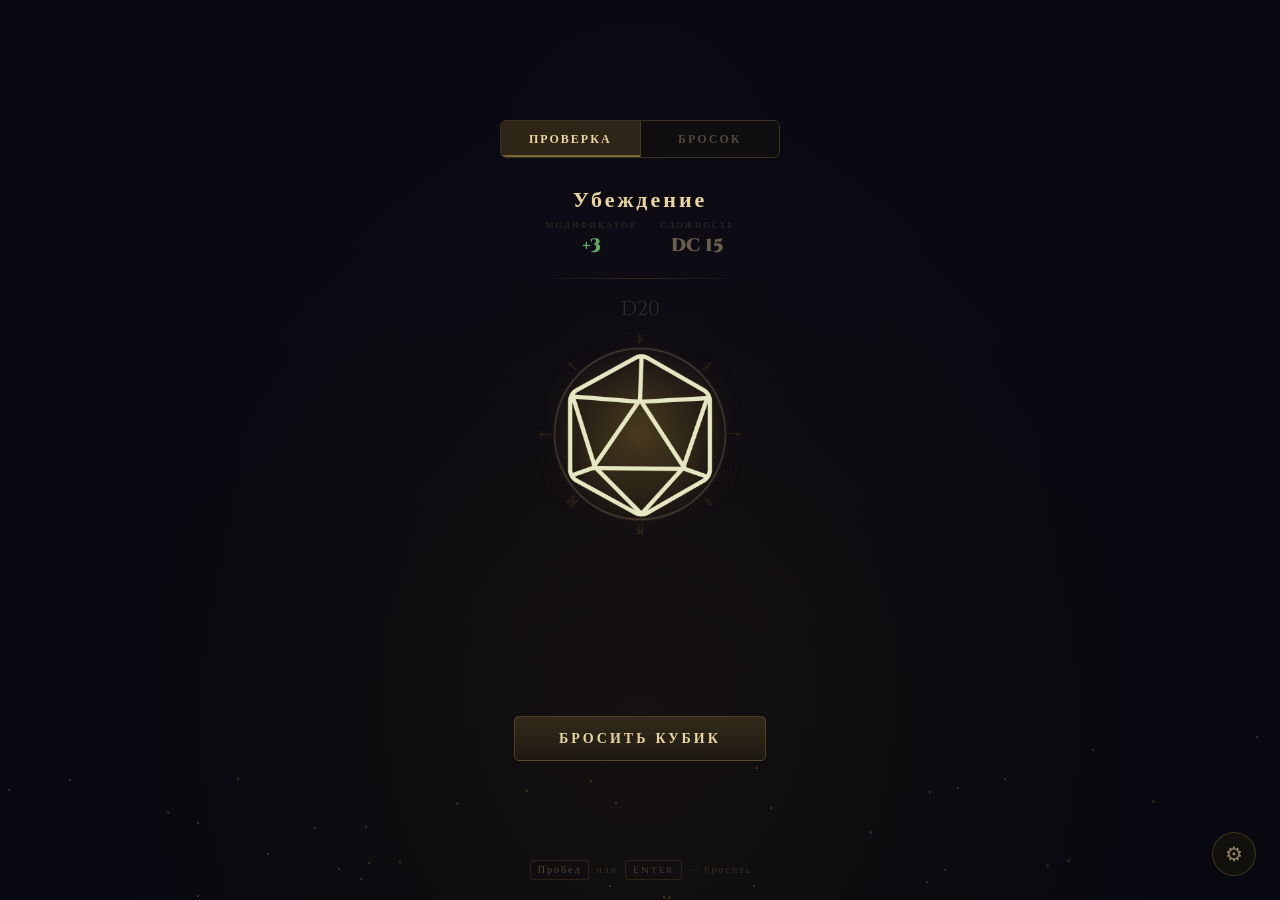
==== commit d56c08ca: "fix: исправить цвет кубика в светлой теме — чёрный контур с золотистым свечением" ====
--- a/index.html
+++ b/index.html
@@ -745,25 +745,15 @@
             transform: scale(1.05);
         }
 
-        /* Светлая тема — золотистое свечение для кубика */
+        /* Светлая тема — чёрный кубик с золотистым свечением */
         body.light-theme .dice-image {
             filter: 
-                drop-shadow(0 0 15px rgba(180,140,40,0.5))
-                invert(1)
-                sepia(1)
-                hue-rotate(5deg)
-                saturate(2.5)
-                brightness(0.85);
+                drop-shadow(0 0 15px rgba(200,160,60,0.5));
             transition: filter 0.3s, transform 0.3s;
         }
         body.light-theme .dice-svg-container:hover .dice-image {
             filter: 
-                drop-shadow(0 0 25px rgba(180,140,40,0.8))
-                invert(1)
-                sepia(1)
-                hue-rotate(5deg)
-                saturate(3)
-                brightness(0.95);
+                drop-shadow(0 0 25px rgba(200,160,60,0.8));
             transform: scale(1.05);
         }
         .dice-number {
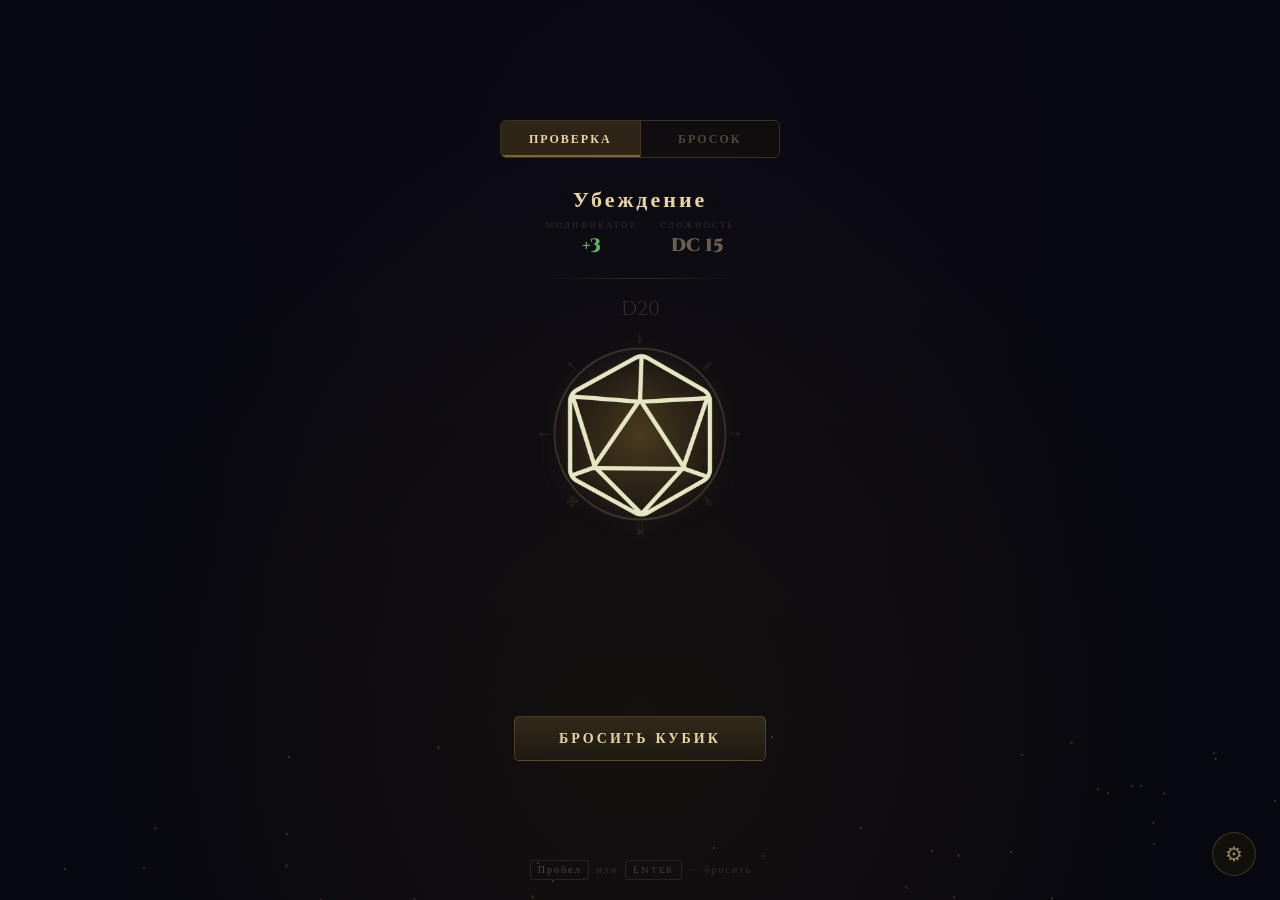
==== commit 96f7933f: "feat: добавить сведения об авторе в модальное окно настроек" ====
--- a/index.html
+++ b/index.html
@@ -629,6 +629,34 @@
             color: var(--reset-hover-text);
             border-color: var(--reset-hover-border);
             box-shadow: var(--reset-hover-shadow);
+        }
+
+        /* Об авторе */
+        .author-info {
+            display: flex;
+            align-items: center;
+            gap: 12px;
+            justify-content: center;
+            font-size: 12px;
+            color: var(--text-secondary);
+        }
+        .author-info a {
+            color: var(--text-muted);
+            text-decoration: none;
+            display: flex;
+            align-items: center;
+            gap: 4px;
+            transition: color 0.3s;
+        }
+        .author-info a:hover {
+            color: var(--text-primary);
+        }
+        .author-icon {
+            opacity: 0.6;
+            transition: opacity 0.3s;
+        }
+        .author-info a:hover .author-icon {
+            opacity: 1;
         }
 
         /* Разделитель */
@@ -1276,6 +1304,20 @@
         <div class="settings-section">
             <div class="settings-section-title">Данные</div>
             <button class="reset-btn" onclick="resetSavedSkills()">Сбросить модификаторы</button>
+        </div>
+
+        <!-- Об авторе -->
+        <div class="settings-section">
+            <div class="settings-section-title">Об авторе</div>
+            <div class="author-info">
+                <span>Груздков Д.А.</span>
+                <a href="https://vk.com/invaer" target="_blank" rel="noopener noreferrer">
+                    <svg class="author-icon" viewBox="0 0 24 24" width="16" height="16">
+                        <path fill="currentColor" d="M12.785 16.241s.288-.032.436-.194c.136-.148.132-.427.132-.427s-.02-1.304.587-1.496c.598-.188 1.367 1.259 2.181 1.814.615.42 1.083.328 1.083.328l2.175-.03s1.14-.07.6-.964c-.045-.073-.318-.661-1.637-1.869-1.38-1.264-1.195-1.06.467-3.248.876-1.152 1.408-1.97 1.118-2.286-.276-.3-.902-.263-.902-.263l-2.45.015s-.182-.025-.316.056c-.131.079-.216.263-.216.263s-.388 1.032-.905 1.91c-1.091 1.853-1.527 1.951-1.707 1.837-.417-.265-.313-1.065-.313-1.637 0-1.789.271-2.531-.528-2.725-.266-.064-.461-.106-1.14-.113-.87-.009-1.606.003-2.024.207-.278.136-.492.438-.362.455.161.021.526.098.719.36.249.339.24 1.101.24 1.101s.143 2.09-.333 2.348c-.327.178-.775-.185-1.74-1.843-.494-.85-.868-1.79-.868-1.79s-.072-.176-.2-.271c-.155-.115-.372-.151-.372-.151l-2.328.015s-.35.01-.478.162c-.114.135-.01.414-.01.414s1.82 4.258 3.879 6.403c1.886 1.963 4.032 1.833 4.032 1.833h.975z"/>
+                    </svg>
+                    VK
+                </a>
+            </div>
         </div>
     </div>
 </div>
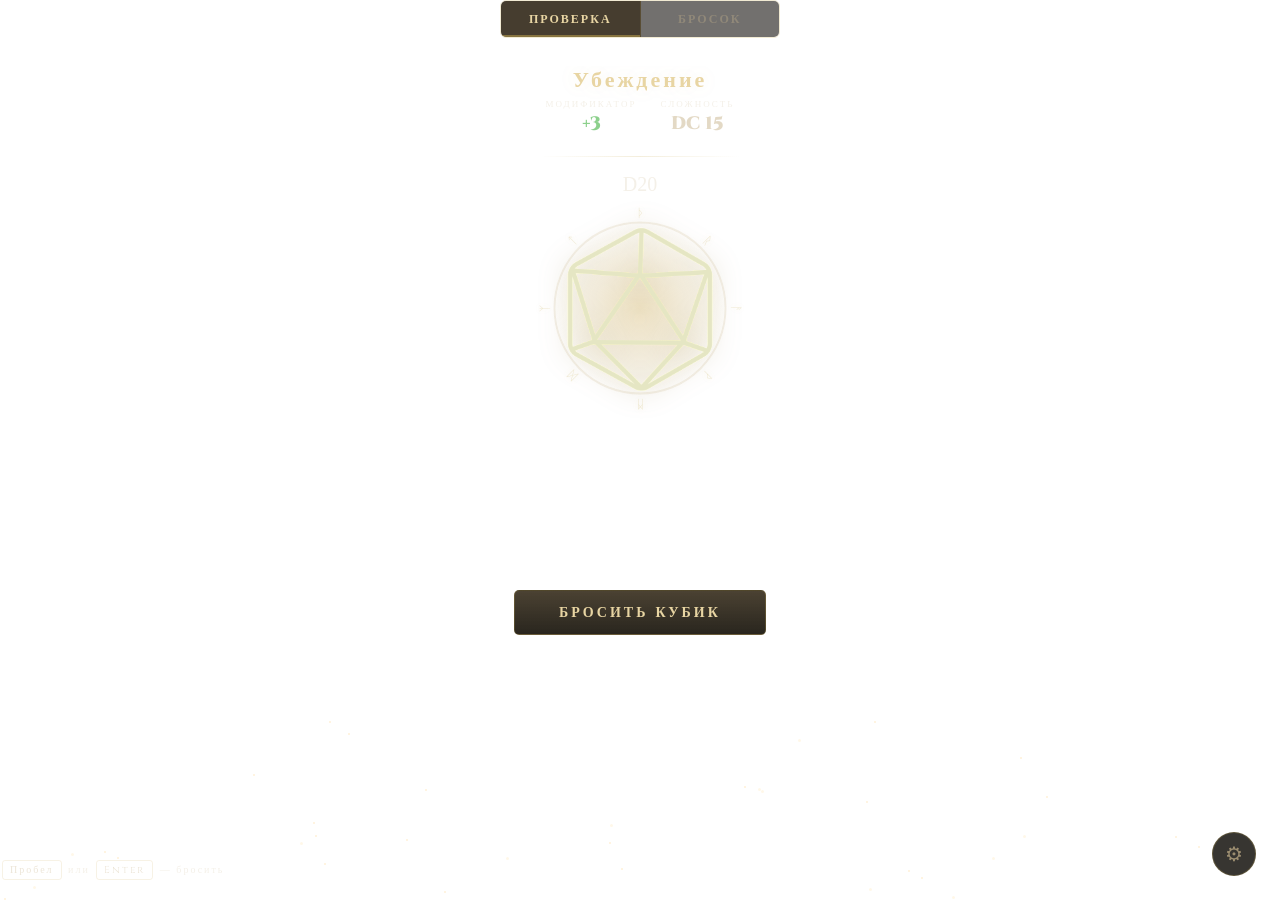
==== commit dc1814e8: "Split main file into separate CSS and JS files Key features implemented: - Created script.js contain" ====
--- a/index.html
+++ b/index.html
@@ -6,1106 +6,7 @@
     <title>Dice Roller</title>
     <link rel="icon" type="image/png" href="res/images/icon.png">
     <link rel="shortcut icon" type="image/png" href="res/images/icon.png">
-    <style>
-        @import url('https://fonts.googleapis.com/css2?family=Cinzel:wght@400;700;900&family=Cinzel+Decorative:wght@700;900&display=swap');
-
-        * { margin: 0; padding: 0; box-sizing: border-box; }
-
-        /* ========== CSS-переменные для тем ========== */
-        :root {
-            --bg-primary: #080810;
-            --bg-secondary: rgba(20,18,14,0.6);
-            --bg-modal: rgba(30,25,18,0.97);
-            --bg-input: rgba(20,18,14,0.7);
-            --bg-hover: rgba(30,25,18,0.8);
-            --bg-active: rgba(50,40,25,0.9);
-            --text-primary: #e8d5a3;
-            --text-secondary: rgba(200,180,140,0.5);
-            --text-muted: rgba(200,180,140,0.35);
-            --text-dim: rgba(200,180,140,0.2);
-            --border-primary: rgba(200,170,80,0.25);
-            --border-hover: rgba(200,170,80,0.4);
-            --border-active: rgba(200,170,80,0.5);
-            --glow-primary: rgba(200,170,80,0.15);
-            --glow-secondary: rgba(200,170,80,0.2);
-            --shadow-primary: 0 0 12px rgba(200,170,80,0.15);
-            --shadow-hover: 0 0 20px rgba(200,170,80,0.2);
-            --particle-color: rgba(255, 200, 100, 0.25);
-            --bg-gradient-1: rgba(40, 30, 15, 0.4);
-            --bg-gradient-2: rgba(20, 15, 30, 0.3);
-            --rune-color: rgba(200,170,80,0.25);
-            --rune-shadow: rgba(200,170,80,0.15);
-            --dice-glow: rgba(200,160,60,0.3);
-            --dice-glow-hover: rgba(200,160,60,0.6);
-            --modal-overlay: rgba(0,0,0,0.6);
-            --modal-bg: linear-gradient(180deg, rgba(30,25,18,0.97) 0%, rgba(16,14,10,0.98) 100%);
-            --modal-shadow: 0 0 60px rgba(0,0,0,0.5), 0 0 30px rgba(200,170,80,0.1);
-            --history-bg: rgba(16,14,12,0.85);
-            --history-border: rgba(200,170,80,0.12);
-            --volume-bg: rgba(200,170,80,0.15);
-            --theme-toggle-bg: rgba(20,18,14,0.85);
-            --theme-toggle-border: rgba(200,170,80,0.25);
-            --theme-toggle-text: rgba(200,180,140,0.7);
-            --theme-toggle-hover: rgba(200,180,140,0.9);
-            --key-hint-bg: rgba(200,170,80,0.15);
-            --key-hint-text: rgba(200,180,140,0.35);
-            --key-hint-dim: rgba(200,180,140,0.2);
-            --loaded-bg: rgba(25,40,25,0.8);
-            --loaded-border: rgba(100,200,120,0.6);
-            --loaded-shadow: 0 0 12px rgba(100,200,120,0.25);
-            --reset-text: rgba(200,120,120,0.7);
-            --reset-bg: rgba(40,20,20,0.6);
-            --reset-border: rgba(200,100,100,0.25);
-            --reset-hover-text: rgba(224,100,100,0.9);
-            --reset-hover-border: rgba(200,100,100,0.5);
-            --reset-hover-shadow: 0 0 15px rgba(200,80,80,0.15);
-            --select-bg: rgba(20,18,14,0.95);
-            --select-text: #e8d5a3;
-            --divider-bg: linear-gradient(90deg, transparent, rgba(200,170,80,0.2), transparent);
-            --section-border: rgba(200,170,80,0.12);
-            --section-title: rgba(200,180,140,0.4);
-            --positive-color: rgba(120,200,120,0.85);
-            --negative-color: rgba(200,120,120,0.85);
-        }
-
-        /* Светлая тема */
-        body.light-theme {
-            --bg-primary: #f0ead6;
-            --bg-secondary: rgba(230,225,210,0.9);
-            --bg-modal: rgba(255,255,250,0.98);
-            --bg-input: rgba(255,255,250,0.95);
-            --bg-hover: rgba(220,215,200,0.95);
-            --bg-active: rgba(210,200,185,0.95);
-            --text-primary: #2a1f0e;
-            --text-secondary: rgba(42,31,14,0.75);
-            --text-muted: rgba(42,31,14,0.6);
-            --text-dim: rgba(42,31,14,0.4);
-            --border-primary: rgba(100,75,30,0.45);
-            --border-hover: rgba(100,75,30,0.65);
-            --border-active: rgba(100,75,30,0.75);
-            --glow-primary: rgba(100,75,30,0.25);
-            --glow-secondary: rgba(100,75,30,0.3);
-            --shadow-primary: 0 0 12px rgba(100,75,30,0.25);
-            --shadow-hover: 0 0 20px rgba(100,75,30,0.35);
-            --particle-color: rgba(100,75,30,0.2);
-            --bg-gradient-1: rgba(180,160,100,0.35);
-            --bg-gradient-2: rgba(160,140,80,0.25);
-            --rune-color: rgba(100,75,30,0.5);
-            --rune-shadow: rgba(100,75,30,0.25);
-            --dice-glow: rgba(60,45,15,0.6);
-            --dice-glow-hover: rgba(60,45,15,0.85);
-            --modal-overlay: rgba(0,0,0,0.4);
-            --modal-bg: linear-gradient(180deg, rgba(255,255,250,0.98) 0%, rgba(245,240,230,0.98) 100%);
-            --modal-shadow: 0 0 60px rgba(0,0,0,0.2), 0 0 30px rgba(100,75,30,0.2);
-            --history-bg: rgba(245,240,230,0.95);
-            --history-border: rgba(100,75,30,0.3);
-            --volume-bg: rgba(100,75,30,0.25);
-            --theme-toggle-bg: rgba(245,240,230,0.95);
-            --theme-toggle-border: rgba(100,75,30,0.4);
-            --theme-toggle-text: rgba(42,31,14,0.8);
-            --theme-toggle-hover: rgba(42,31,14,0.95);
-            --key-hint-bg: rgba(100,75,30,0.3);
-            --key-hint-text: rgba(42,31,14,0.6);
-            --key-hint-dim: rgba(42,31,14,0.4);
-            --loaded-bg: rgba(40,120,70,0.2);
-            --loaded-border: rgba(50,140,80,0.7);
-            --loaded-shadow: 0 0 12px rgba(50,140,80,0.25);
-            --reset-text: rgba(180,60,60,0.9);
-            --reset-bg: rgba(200,50,50,0.12);
-            --reset-border: rgba(180,60,60,0.4);
-            --reset-hover-text: rgba(200,50,50,0.95);
-            --reset-hover-border: rgba(180,60,60,0.7);
-            --reset-hover-shadow: 0 0 15px rgba(200,50,50,0.25);
-            --select-bg: rgba(250,248,240,0.98);
-            --select-text: #2a1f0e;
-            --divider-bg: linear-gradient(90deg, transparent, rgba(100,75,30,0.4), transparent);
-            --section-border: rgba(100,75,30,0.3);
-            --section-title: rgba(42,31,14,0.65);
-            --positive-color: rgba(30,120,50,0.9);
-            --negative-color: rgba(180,50,50,0.9);
-        }
-
-        body {
-            background: var(--bg-primary);
-            background-image:
-                radial-gradient(ellipse at 50% 80%, var(--bg-gradient-1) 0%, transparent 60%),
-                radial-gradient(ellipse at 50% 20%, var(--bg-gradient-2) 0%, transparent 60%);
-            display: flex;
-            justify-content: center;
-            align-items: center;
-            min-height: 100vh;
-            overflow-x: hidden;
-            overflow-y: auto;
-            font-family: 'Cinzel', serif;
-            user-select: none;
-            padding: 8px 0;
-            transition: background 0.4s ease;
-        }
-
-        /* ========== Фоновые частицы ========== */
-        .bg-particles {
-            position: fixed; top: 0; left: 0;
-            width: 100%; height: 100%;
-            pointer-events: none; z-index: 0;
-        }
-        .bg-particle {
-            position: absolute;
-            width: 2px; height: 2px;
-            background: var(--particle-color);
-            border-radius: 50%;
-            animation: floatP var(--dur) var(--delay) infinite ease-in-out;
-        }
-        @keyframes floatP {
-            0%, 100% { opacity: 0; transform: translateY(0) scale(0); }
-            20% { opacity: 1; transform: translateY(-15vh) scale(1); }
-            80% { opacity: 0.6; }
-            100% { opacity: 0; transform: translateY(-90vh) scale(0.3); }
-        }
-
-        /* ========== Вспышка ========== */
-        .crit-flash {
-            position: fixed; top: 0; left: 0;
-            width: 100%; height: 100%;
-            pointer-events: none; z-index: 5; opacity: 0;
-        }
-        .crit-flash.success { background: radial-gradient(circle, rgba(92,224,92,0.25) 0%, transparent 65%); animation: flashAnim 1s ease-out; }
-        .crit-flash.failure { background: radial-gradient(circle, rgba(224,92,92,0.25) 0%, transparent 65%); animation: flashAnim 1s ease-out; }
-        .crit-flash.nat20 { background: radial-gradient(circle, rgba(255,215,0,0.35) 0%, transparent 60%); animation: flashAnim 1.5s ease-out; }
-        @keyframes flashAnim { 0% { opacity: 1; } 100% { opacity: 0; } }
-
-        /* ========== Основной контейнер ========== */
-        .roll-container {
-            position: relative;
-            display: flex;
-            flex-direction: column;
-            align-items: center;
-            z-index: 10;
-            padding: 0 20px 20px;
-        }
-
-        .mode-switcher {
-            display: flex;
-            gap: 0;
-            margin-bottom: 28px;
-            border: 1px solid var(--border-primary);
-            border-radius: 6px;
-            overflow: hidden;
-            width: 280px;
-        }
-        .mode-btn {
-            flex: 1;
-            padding: 10px 12px;
-            font-family: 'Cinzel', serif;
-            font-size: 12px;
-            font-weight: 700;
-            letter-spacing: 2px;
-            text-transform: uppercase;
-            color: var(--text-muted);
-            background: var(--bg-secondary);
-            border: none;
-            cursor: pointer;
-            transition: all 0.3s;
-            position: relative;
-            text-align: center;
-        }
-        .mode-btn:not(:last-child) {
-            border-right: 1px solid rgba(200,170,80,0.15);
-        }
-        .mode-btn:hover {
-            color: var(--text-secondary);
-            background: var(--bg-hover);
-        }
-        .mode-btn.active {
-            color: var(--text-primary);
-            background: var(--bg-active);
-            box-shadow: inset 0 -2px 0 var(--border-active);
-        }
-
-        /* ========== Селектор кубиков ========== */
-        .dice-selector {
-            display: flex;
-            gap: 6px;
-            margin-bottom: 18px;
-            flex-wrap: wrap;
-            justify-content: center;
-            transition: opacity 0.4s, max-height 0.4s, margin 0.4s;
-        }
-        .dice-selector.hidden {
-            opacity: 0;
-            max-height: 0;
-            margin-bottom: 0;
-            pointer-events: none;
-            overflow: hidden;
-        }
-        .dice-selector.visible {
-            opacity: 1;
-            max-height: 80px;
-        }
-        .dice-type-btn {
-            width: 44px; height: 44px;
-            display: flex; align-items: center; justify-content: center;
-            font-family: 'Cinzel', serif;
-            font-size: 11px;
-            font-weight: 700;
-            color: var(--text-muted);
-            background: var(--bg-secondary);
-            border: 1px solid rgba(200,170,80,0.15);
-            border-radius: 6px;
-            cursor: pointer;
-            transition: all 0.3s;
-            position: relative;
-            overflow: hidden;
-        }
-        .dice-type-btn:hover {
-            border-color: var(--border-hover);
-            color: var(--text-secondary);
-            background: var(--bg-hover);
-            box-shadow: 0 0 10px var(--glow-primary);
-        }
-        .dice-type-btn.active {
-            color: var(--text-primary);
-            border-color: var(--border-active);
-            background: var(--bg-active);
-            box-shadow: inset 0 -2px 0 var(--border-active), 0 0 12px var(--glow-primary);
-        }
-        .dice-type-btn:disabled {
-            opacity: 0.3;
-            cursor: not-allowed;
-            pointer-events: none;
-        }
-
-        /* ========== Отображение проверки (сверху) ========== */
-        .editable-group {
-            display: flex;
-            flex-direction: column;
-            align-items: center;
-            gap: 3px;
-        }
-        .editable-label {
-            font-size: 9px;
-            letter-spacing: 2px;
-            text-transform: uppercase;
-            color: var(--text-muted);
-        }
-        .editable-input {
-            background: var(--bg-input);
-            border: 1px solid var(--border-primary);
-            border-radius: 4px;
-            color: var(--text-primary);
-            font-family: 'Cinzel', serif;
-            font-size: 14px;
-            font-weight: 700;
-            text-align: center;
-            padding: 7px 10px;
-            outline: none;
-            transition: border-color 0.3s, box-shadow 0.3s;
-        }
-        .editable-input:focus {
-            border-color: var(--border-hover);
-            box-shadow: var(--shadow-primary);
-        }
-        .editable-input.skill-input {
-            width: 160px;
-            font-size: 18px;
-            font-weight: 900;
-            letter-spacing: 1px;
-        }
-        .skill-select-row {
-            display: flex;
-            align-items: center;
-            gap: 8px;
-            margin-bottom: 4px;
-        }
-        .skill-select {
-            background: var(--bg-input);
-            border: 1px solid var(--border-primary);
-            border-radius: 4px;
-            color: var(--text-primary);
-            font-family: 'Cinzel', serif;
-            font-size: 14px;
-            font-weight: 700;
-            padding: 7px 28px 7px 10px;
-            outline: none;
-            transition: border-color 0.3s, box-shadow 0.3s;
-            cursor: pointer;
-            appearance: none;
-            -webkit-appearance: none;
-            background-image: url("data:image/svg+xml,%3Csvg xmlns='http://www.w3.org/2000/svg' width='12' height='12' viewBox='0 0 12 12'%3E%3Cpath fill='rgba(200,180,140,0.5)' d='M6 8L1 3h10z'/%3E%3C/svg%3E");
-            background-repeat: no-repeat;
-            background-position: right 8px center;
-        }
-        .skill-select:focus {
-            border-color: var(--border-hover);
-            box-shadow: var(--shadow-primary);
-        }
-        .skill-select option {
-            background: var(--select-bg);
-            color: var(--select-text);
-        }
-        .editable-input.mod-input {
-            width: 58px;
-            font-size: 18px;
-            transition: border-color 0.3s, box-shadow 0.3s, background 0.6s;
-        }
-        .editable-input.dc-input {
-            width: 58px;
-            font-size: 18px;
-            transition: border-color 0.3s, box-shadow 0.3s, background 0.6s;
-        }
-        .editable-input.loaded {
-            border-color: var(--loaded-border) !important;
-            box-shadow: var(--loaded-shadow);
-            background: var(--loaded-bg);
-        }
-
-        .dc-difficulty-hint {
-            font-size: 10px;
-            color: var(--text-muted);
-            margin-top: 2px;
-            font-style: italic;
-        }
-
-        /* ========== Отображение проверки (сверху) ========== */
-        .check-display {
-            display: flex;
-            flex-direction: column;
-            align-items: center;
-            gap: 4px;
-            margin-bottom: 8px;
-            transition: opacity 0.4s, max-height 0.4s, margin 0.4s;
-            overflow: hidden;
-        }
-        .check-display.hidden {
-            opacity: 0;
-            max-height: 0;
-            margin-bottom: 0;
-            pointer-events: none;
-        }
-        .check-display.visible {
-            opacity: 1;
-            max-height: 120px;
-        }
-        .display-skill-name {
-            font-family: 'Cinzel Decorative', serif;
-            font-size: 22px;
-            font-weight: 700;
-            color: var(--text-primary);
-            text-shadow: 0 0 20px var(--glow-primary);
-            letter-spacing: 3px;
-        }
-        .display-mod-dc {
-            display: flex;
-            gap: 24px;
-            align-items: center;
-        }
-        .display-badge {
-            display: flex;
-            flex-direction: column;
-            align-items: center;
-            gap: 2px;
-        }
-        .display-badge-label {
-            font-size: 9px;
-            letter-spacing: 2px;
-            text-transform: uppercase;
-            color: var(--text-dim);
-        }
-        .display-badge-value {
-            font-family: 'Cinzel', serif;
-            font-size: 18px;
-            font-weight: 900;
-            color: var(--text-secondary);
-        }
-        .display-badge-value.positive { color: var(--positive-color); }
-        .display-badge-value.negative { color: var(--negative-color); }
-
-        /* Кнопка настроек — фиксированная в правом нижнем углу */
-        .settings-toggle {
-            position: fixed;
-            bottom: 24px;
-            right: 24px;
-            background: var(--theme-toggle-bg);
-            border: 1px solid var(--theme-toggle-border);
-            border-radius: 50%;
-            width: 44px; height: 44px;
-            display: flex; align-items: center; justify-content: center;
-            cursor: pointer;
-            transition: all 0.3s;
-            color: var(--theme-toggle-text);
-            font-size: 20px;
-            z-index: 100;
-            backdrop-filter: blur(8px);
-        }
-        .settings-toggle:hover {
-            border-color: var(--border-active);
-            color: var(--theme-toggle-hover);
-            box-shadow: var(--shadow-hover);
-            transform: scale(1.05);
-        }
-
-        /* Модальное окно настроек */
-        .settings-overlay {
-            position: fixed;
-            top: 0; left: 0;
-            width: 100%; height: 100%;
-            background: var(--modal-overlay);
-            z-index: 150;
-            opacity: 0;
-            pointer-events: none;
-            transition: opacity 0.3s;
-            backdrop-filter: blur(4px);
-        }
-        .settings-overlay.open {
-            opacity: 1;
-            pointer-events: all;
-        }
-        .settings-modal {
-            position: fixed;
-            top: 50%; left: 50%;
-            transform: translate(-50%, -50%) scale(0.9);
-            background: var(--modal-bg);
-            border: 1px solid var(--border-primary);
-            border-radius: 12px;
-            padding: 28px 32px;
-            z-index: 160;
-            opacity: 0;
-            pointer-events: none;
-            transition: all 0.3s cubic-bezier(0.34,1.56,0.64,1);
-            box-shadow: var(--modal-shadow);
-            max-width: 500px;
-            width: 90%;
-        }
-        .settings-modal.open {
-            opacity: 1;
-            pointer-events: all;
-            transform: translate(-50%, -50%) scale(1);
-        }
-        .settings-modal-header {
-            display: flex;
-            justify-content: space-between;
-            align-items: center;
-            margin-bottom: 20px;
-            padding-bottom: 12px;
-            border-bottom: 1px solid rgba(200,170,80,0.15);
-        }
-        .settings-modal-title {
-            font-family: 'Cinzel', serif;
-            font-size: 16px;
-            font-weight: 700;
-            letter-spacing: 3px;
-            text-transform: uppercase;
-            color: var(--text-secondary);
-        }
-        .settings-close {
-            background: none;
-            border: 1px solid var(--border-primary);
-            border-radius: 50%;
-            width: 28px; height: 28px;
-            display: flex; align-items: center; justify-content: center;
-            cursor: pointer;
-            color: var(--text-muted);
-            font-size: 14px;
-            transition: all 0.3s;
-        }
-        .settings-close:hover {
-            border-color: var(--border-hover);
-            color: var(--theme-toggle-hover);
-        }
-        .settings-modal .skill-select-row {
-            margin-bottom: 12px;
-        }
-        .settings-modal .settings-grid {
-            display: flex;
-            flex-wrap: wrap;
-            gap: 12px;
-            justify-content: center;
-            align-items: flex-end;
-        }
-        .settings-modal .dc-difficulty-hint {
-            text-align: center;
-            margin-top: 8px;
-        }
-
-        /* Кнопка переключения темы */
-        .theme-toggle {
-            display: flex;
-            align-items: center;
-            gap: 8px;
-            padding: 8px 16px;
-            font-family: 'Cinzel', serif;
-            font-size: 12px;
-            font-weight: 700;
-            letter-spacing: 1px;
-            color: var(--theme-toggle-text);
-            background: var(--theme-toggle-bg);
-            border: 1px solid var(--theme-toggle-border);
-            border-radius: 20px;
-            cursor: pointer;
-            transition: all 0.3s;
-        }
-        .theme-toggle:hover {
-            border-color: var(--border-hover);
-            color: var(--theme-toggle-hover);
-            box-shadow: var(--shadow-hover);
-        }
-
-        .settings-section {
-            margin-top: 16px;
-            padding-top: 14px;
-            border-top: 1px solid var(--section-border);
-        }
-        .settings-section-title {
-            font-size: 10px;
-            letter-spacing: 2px;
-            text-transform: uppercase;
-            color: var(--section-title);
-            margin-bottom: 10px;
-        }
-        .volume-row {
-            display: flex;
-            align-items: center;
-            gap: 12px;
-            justify-content: center;
-        }
-        .volume-label {
-            font-size: 13px;
-            color: var(--text-secondary);
-            min-width: 60px;
-        }
-        .volume-slider {
-            -webkit-appearance: none;
-            appearance: none;
-            width: 160px;
-            height: 4px;
-            background: var(--volume-bg);
-            border-radius: 4px;
-            outline: none;
-            cursor: pointer;
-        }
-        .volume-slider::-webkit-slider-thumb {
-            -webkit-appearance: none;
-            width: 16px; height: 16px;
-            border-radius: 50%;
-            background: var(--text-primary);
-            box-shadow: 0 0 8px var(--glow-primary);
-            cursor: pointer;
-            transition: transform 0.2s;
-        }
-        .volume-slider::-webkit-slider-thumb:hover {
-            transform: scale(1.15);
-        }
-        .volume-slider::-moz-range-thumb {
-            width: 16px; height: 16px;
-            border-radius: 50%;
-            background: var(--text-primary);
-            border: none;
-            box-shadow: 0 0 8px var(--glow-primary);
-            cursor: pointer;
-        }
-        .volume-value {
-            font-size: 13px;
-            color: var(--text-secondary);
-            font-weight: 700;
-            min-width: 32px;
-            text-align: right;
-        }
-        .reset-btn {
-            display: block;
-            margin: 0 auto;
-            padding: 8px 24px;
-            font-family: 'Cinzel', serif;
-            font-size: 11px;
-            font-weight: 700;
-            letter-spacing: 2px;
-            text-transform: uppercase;
-            color: var(--reset-text);
-            background: var(--reset-bg);
-            border: 1px solid var(--reset-border);
-            border-radius: 5px;
-            cursor: pointer;
-            transition: all 0.3s;
-        }
-        .reset-btn:hover {
-            color: var(--reset-hover-text);
-            border-color: var(--reset-hover-border);
-            box-shadow: var(--reset-hover-shadow);
-        }
-
-        /* Об авторе */
-        .author-info {
-            display: flex;
-            align-items: center;
-            gap: 12px;
-            justify-content: center;
-            font-size: 12px;
-            color: var(--text-secondary);
-        }
-        .author-info a {
-            color: var(--text-muted);
-            text-decoration: none;
-            display: flex;
-            align-items: center;
-            gap: 4px;
-            transition: color 0.3s;
-        }
-        .author-info a:hover {
-            color: var(--text-primary);
-        }
-        .author-icon {
-            opacity: 0.6;
-            transition: opacity 0.3s;
-        }
-        .author-info a:hover .author-icon {
-            opacity: 1;
-        }
-
-        /* Разделитель */
-        .divider {
-            width: 200px;
-            height: 1px;
-            background: var(--divider-bg);
-            margin: 12px 0 16px;
-        }
-
-        /* ========== D20 Label ========== */
-        .dice-type-label {
-            font-size: 20px;
-            /* letter-spacing: 4px; */
-            color: var(--text-dim);
-            text-transform: uppercase;
-            margin-bottom: 12px;
-        }
-
-        /* ========== Зона кубика ========== */
-        .dice-area {
-            position: relative;
-            width: 200px; height: 200px;
-            display: flex;
-            justify-content: center;
-            align-items: center;
-            margin-bottom: 24px;
-        }
-
-        .dice-glow {
-            position: absolute;
-            width: 180px; height: 180px;
-            border-radius: 50%;
-            background: radial-gradient(circle, var(--dice-glow) 0%, transparent 70%);
-            transition: opacity 0.5s;
-        }
-
-        /* DC Ring */
-        .dc-ring {
-            position: absolute;
-            width: 190px; height: 190px;
-            transition: opacity 0.4s;
-        }
-        .dc-ring.hidden { opacity: 0; }
-        .dc-ring svg {
-            width: 100%; height: 100%;
-            transform: rotate(-90deg);
-        }
-        .dc-ring-bg {
-            fill: none;
-            stroke: var(--text-dim);
-            stroke-width: 2;
-        }
-        .dc-ring-fill {
-            fill: none;
-            stroke: var(--border-active);
-            stroke-width: 2.5;
-            stroke-dasharray: 565.48;
-            stroke-dashoffset: 565.48;
-            stroke-linecap: round;
-            transition: stroke-dashoffset 1s ease-out, stroke 0.5s;
-            filter: drop-shadow(0 0 4px var(--glow-primary));
-        }
-        .dc-ring-fill.success { stroke: var(--positive-color); filter: drop-shadow(0 0 8px var(--positive-color)); }
-        .dc-ring-fill.failure { stroke: var(--negative-color); filter: drop-shadow(0 0 8px var(--negative-color)); }
-
-        /* Руны */
-        .rune-ring {
-            position: absolute;
-            width: 165px; height: 165px;
-            border-radius: 50%;
-            animation: runeRotate 20s linear infinite;
-        }
-        @keyframes runeRotate { from { transform: rotate(0deg); } to { transform: rotate(360deg); } }
-        .rune {
-            position: absolute;
-            top: 50%; left: 50%;
-            font-size: 12px;
-            color: var(--rune-color);
-            text-shadow: 0 0 6px var(--rune-shadow);
-        }
-        .rune-inner {
-            display: inline-block;
-            transform-origin: center center;
-        }
-
-        /* ========== Кубик (PNG) ========== */
-        .dice-svg-container {
-            position: relative;
-            width: 170px; height: 170px;
-            cursor: pointer;
-            z-index: 2;
-        }
-        .dice-image {
-            width: 100%; height: 100%;
-            object-fit: contain;
-            filter: 
-                drop-shadow(0 0 15px var(--dice-glow))
-                invert(1)
-                sepia(1)
-                hue-rotate(5deg)
-                saturate(2.5)
-                brightness(0.9);
-            transition: filter 0.3s, transform 0.3s;
-        }
-        .dice-svg-container:hover .dice-image {
-            filter: 
-                drop-shadow(0 0 25px var(--dice-glow-hover))
-                invert(1)
-                sepia(1)
-                hue-rotate(5deg)
-                saturate(3)
-                brightness(1);
-            transform: scale(1.05);
-        }
-
-        /* Светлая тема — чёрный кубик с золотистым свечением */
-        body.light-theme .dice-image {
-            filter: 
-                drop-shadow(0 0 15px rgba(200,160,60,0.5));
-            transition: filter 0.3s, transform 0.3s;
-        }
-        body.light-theme .dice-svg-container:hover .dice-image {
-            filter: 
-                drop-shadow(0 0 25px rgba(200,160,60,0.8));
-            transform: scale(1.05);
-        }
-        .dice-number {
-            position: absolute;
-            top: 50%; left: 50%;
-            transform: translate(-50%, -30%);
-            font-family: 'Cinzel', serif;
-            font-size: 28px;
-            font-weight: 900;
-            color: var(--text-primary);
-            text-shadow: 0 0 8px var(--dice-glow);
-            opacity: 0;
-            transition: opacity 0.3s;
-            pointer-events: none;
-            z-index: 3;
-        }
-        body.light-theme .dice-number {
-            color: #1a1208;
-            text-shadow: 0 0 8px rgba(80,60,20,0.5);
-        }
-        .dice-number.visible { opacity: 1; }
-        .dice-number.nat20 {
-            color: #ffd700;
-            text-shadow: 0 0 15px rgba(255,215,0,0.9);
-            font-size: 36px;
-        }
-        .dice-number.nat1 {
-            color: #ff4444;
-            text-shadow: 0 0 15px rgba(255,68,68,0.9);
-        }
-
-        /* Анимация вращения */
-        .dice-svg-container.rolling .dice-image {
-            animation: diceSpin 2s cubic-bezier(0.22, 0.8, 0.36, 1);
-        }
-        @keyframes diceSpin {
-            0% { transform: scale(0.25) rotate(0deg); opacity: 0; }
-            12% { transform: scale(1.1) rotate(200deg); opacity: 1; }
-            30% { transform: scale(0.9) rotate(450deg); }
-            50% { transform: scale(1.06) rotate(680deg); }
-            70% { transform: scale(0.95) rotate(880deg); }
-            85% { transform: scale(1.01) rotate(1020deg); }
-            100% { transform: scale(1) rotate(1080deg); }
-        }
-        /* Покачивание для плоских кубов */
-        .dice-svg-container.rocking .dice-image {
-            animation: diceRock 1.8s cubic-bezier(0.22, 0.8, 0.36, 1);
-        }
-        @keyframes diceRock {
-            0% { transform: scale(0.25) rotate(0deg); opacity: 0; }
-            10% { transform: scale(1.05) rotate(0deg); opacity: 1; }
-            20% { transform: scale(1.12) rotate(-22deg); }
-            35% { transform: scale(0.9) rotate(18deg); }
-            50% { transform: scale(1.06) rotate(-14deg); }
-            65% { transform: scale(0.97) rotate(8deg); }
-            80% { transform: scale(1.02) rotate(-4deg); }
-            100% { transform: scale(1) rotate(0deg); }
-        }
-
-        /* Модификатор бейдж */
-        .modifier-badge {
-            position: absolute;
-            bottom: -8px; right: -8px;
-            background: var(--loaded-bg);
-            border: 1px solid var(--loaded-border);
-            border-radius: 50%;
-            width: 34px; height: 34px;
-            display: flex; align-items: center; justify-content: center;
-            font-size: 13px; font-weight: 700;
-            color: var(--positive-color);
-            opacity: 0; transform: scale(0);
-            transition: all 0.3s 0.4s cubic-bezier(0.34,1.56,0.64,1);
-        }
-        .modifier-badge.visible { opacity: 1; transform: scale(1); }
-        .modifier-badge.negative {
-            color: var(--negative-color);
-            border-color: var(--reset-border);
-            background: var(--reset-bg);
-        }
-
-        /* Искры */
-        .spark-container {
-            position: absolute;
-            width: 200px; height: 200px;
-            pointer-events: none; z-index: 15;
-            left: 50%; top: 50%;
-            transform: translate(-50%, -50%);
-        }
-        .spark {
-            position: absolute;
-            left: 50%; top: 50%;
-            width: 3px; height: 3px;
-            border-radius: 50%;
-            opacity: 0;
-        }
-        .spark.gold { background: #ffd700; box-shadow: 0 0 6px #ffd700; }
-        .spark.green { background: var(--positive-color); box-shadow: 0 0 6px var(--positive-color); }
-        .spark.red { background: var(--negative-color); box-shadow: 0 0 6px var(--negative-color); }
-        .spark.white { background: var(--text-primary); box-shadow: 0 0 6px var(--text-primary); }
-        .spark.animate { animation: sparkFly 1s ease-out forwards; }
-        @keyframes sparkFly {
-            0% { opacity: 1; transform: translate(0,0) scale(1); }
-            100% { opacity: 0; transform: translate(var(--sx), var(--sy)) scale(0); }
-        }
-
-        /* Burst ring */
-        .burst-ring {
-            position: absolute;
-            width: 170px; height: 170px;
-            border-radius: 50%;
-            border: 2px solid var(--border-active);
-            opacity: 0; pointer-events: none;
-            left: 50%; top: 50%;
-            transform: translate(-50%, -50%);
-        }
-        .burst-ring.animate { animation: burstScale 0.8s ease-out forwards; }
-        @keyframes burstScale {
-            0% { transform: translate(-50%,-50%) scale(0); opacity: 1; }
-            100% { transform: translate(-50%,-50%) scale(3.5); opacity: 0; }
-        }
-        .burst-ring.success { border-color: var(--positive-color); }
-        .burst-ring.failure { border-color: var(--negative-color); }
-        .burst-ring.nat20 { border-color: rgba(255,215,0,0.7); }
-        .burst-ring.neutral { border-color: var(--text-secondary); }
-
-        /* ========== Результат ========== */
-        .result-area {
-            text-align: center;
-            min-height: 130px;
-            display: flex;
-            flex-direction: column;
-            align-items: center;
-            justify-content: flex-end;
-        }
-        .result-total {
-            font-family: 'Cinzel Decorative', serif;
-            font-size: 52px;
-            font-weight: 900;
-            color: var(--text-primary);
-            opacity: 0;
-            transform: scale(0.5);
-            transition: all 0.5s cubic-bezier(0.34,1.56,0.64,1);
-            line-height: 1;
-        }
-        .result-total.visible { opacity: 1; transform: scale(1); }
-        .result-total.success { color: #5ce05c; text-shadow: 0 0 30px rgba(92,224,92,0.5); }
-        .result-total.failure { color: #e05c5c; text-shadow: 0 0 30px rgba(224,92,92,0.5); }
-        .result-total.nat20 {
-            color: #ffd700;
-            text-shadow: 0 0 40px rgba(255,215,0,0.7), 0 0 80px rgba(255,215,0,0.3);
-            animation: nat20pulse 1s ease-in-out infinite alternate;
-        }
-        .result-total.neutral { color: var(--text-primary); text-shadow: 0 0 20px var(--glow-primary); }
-        @keyframes nat20pulse {
-            from { text-shadow: 0 0 40px rgba(255,215,0,0.7), 0 0 80px rgba(255,215,0,0.3); }
-            to { text-shadow: 0 0 60px rgba(255,215,0,1), 0 0 120px rgba(255,215,0,0.5); }
-        }
-
-        .result-breakdown {
-            font-size: 13px;
-            color: var(--text-secondary);
-            margin-top: 6px;
-            opacity: 0;
-            transition: opacity 0.5s 0.3s;
-        }
-        .result-breakdown.visible { opacity: 1; }
-        .result-breakdown .roll-val { color: var(--text-primary); font-weight: 700; }
-        .result-breakdown .mod-val { color: var(--positive-color); }
-        .result-breakdown .mod-val.neg { color: var(--negative-color); }
-
-        .result-label {
-            font-size: 20px;
-            font-weight: 700;
-            letter-spacing: 6px;
-            text-transform: uppercase;
-            margin-top: 8px;
-            opacity: 0;
-            transform: translateY(8px);
-            transition: all 0.5s 0.5s;
-        }
-        .result-label.visible { opacity: 1; transform: translateY(0); }
-        .result-label.success { color: #5ce05c; text-shadow: 0 0 20px rgba(92,224,92,0.3); }
-        .result-label.failure { color: #e05c5c; text-shadow: 0 0 20px rgba(224,92,92,0.3); }
-        .result-label.critical {
-            color: #ffd700;
-            text-shadow: 0 0 20px rgba(255,215,0,0.5);
-            font-size: 24px; letter-spacing: 5px;
-            animation: critFlashLabel 0.5s ease-out;
-        }
-        .result-label.neutral {
-            color: var(--text-secondary);
-            letter-spacing: 4px;
-            font-size: 16px;
-        }
-        @keyframes critFlashLabel {
-            0% { transform: scale(2) translateY(8px); opacity: 0; }
-            50% { transform: scale(1.2) translateY(0); }
-            100% { transform: scale(1) translateY(0); opacity: 1; }
-        }
-
-        /* ========== Кнопки ========== */
-        .buttons-row {
-            display: flex;
-            gap: 12px;
-            margin-top: 28px;
-        }
-        .roll-btn {
-            padding: 12px 44px;
-            font-family: 'Cinzel', serif;
-            font-size: 14px;
-            font-weight: 700;
-            letter-spacing: 3px;
-            text-transform: uppercase;
-            color: var(--text-primary);
-            background: linear-gradient(180deg, rgba(55,45,28,0.9) 0%, rgba(30,26,18,0.95) 100%);
-            border: 1px solid var(--border-primary);
-            border-radius: 5px;
-            cursor: pointer;
-            position: relative;
-            overflow: hidden;
-            transition: all 0.3s;
-        }
-        body.light-theme .roll-btn {
-            background: linear-gradient(180deg, rgba(235,225,210,0.95) 0%, rgba(225,215,200,0.95) 100%);
-        }
-        .roll-btn::before {
-            content: '';
-            position: absolute; top: 0; left: -100%;
-            width: 100%; height: 100%;
-            background: linear-gradient(90deg, transparent, var(--glow-primary), transparent);
-            transition: left 0.5s;
-        }
-        .roll-btn:hover {
-            border-color: var(--border-hover);
-            box-shadow: var(--shadow-hover);
-        }
-        .roll-btn:hover::before { left: 100%; }
-        .roll-btn:active { transform: scale(0.97); }
-        .roll-btn:disabled { opacity: 0.4; cursor: not-allowed; pointer-events: none; }
-
-        /* ========== История ========== */
-        .roll-history {
-            position: fixed;
-            right: 16px; top: 50%;
-            transform: translateY(-50%);
-            display: flex;
-            flex-direction: column;
-            gap: 6px; z-index: 20;
-            max-height: 80vh;
-            overflow-y: auto;
-        }
-        .roll-history::-webkit-scrollbar { width: 3px; }
-        .roll-history::-webkit-scrollbar-thumb { background: var(--border-primary); border-radius: 3px; }
-
-        .history-item {
-            padding: 7px 12px;
-            background: var(--history-bg);
-            border: 1px solid var(--history-border);
-            border-radius: 4px;
-            font-size: 11px;
-            color: var(--text-secondary);
-            animation: histSlideIn 0.3s ease-out;
-            white-space: nowrap;
-            border-left: 2px solid var(--border-primary);
-        }
-        .history-item .hist-result { font-weight: 700; font-size: 13px; }
-        .history-item.success { border-left-color: rgba(92,224,92,0.5); }
-        .history-item.success .hist-result { color: #5ce05c; }
-        .history-item.failure { border-left-color: rgba(224,92,92,0.5); }
-        .history-item.failure .hist-result { color: #e05c5c; }
-        .history-item.nat20 { border-left-color: rgba(255,215,0,0.6); }
-        .history-item.nat20 .hist-result { color: #ffd700; }
-        .history-item.neutral { border-left-color: var(--text-dim); }
-        .history-item.neutral .hist-result { color: var(--text-primary); }
-        @keyframes histSlideIn {
-            from { transform: translateX(20px); opacity: 0; }
-            to { transform: translateX(0); opacity: 1; }
-        }
-
-        /* ========== Подсказка клавиш ========== */
-        .key-hint {
-            position: fixed;
-            bottom: 20px;
-            font-size: 10px;
-            letter-spacing: 2px;
-            color: var(--key-hint-dim);
-            z-index: 20;
-        }
-        .key-hint kbd {
-            display: inline-block;
-            padding: 2px 7px;
-            border: 1px solid var(--key-hint-bg);
-            border-radius: 3px;
-            font-family: 'Cinzel', serif;
-            font-size: 10px;
-            color: var(--key-hint-text);
-            margin: 0 2px;
-        }
-
-        /* ========== Shake ========== */
-        @keyframes shake {
-            0%, 100% { transform: translateX(0); }
-            10% { transform: translateX(-8px) rotate(-1deg); }
-            20% { transform: translateX(8px) rotate(1deg); }
-            30% { transform: translateX(-5px); }
-            40% { transform: translateX(5px); }
-            50% { transform: translateX(-3px); }
-            60% { transform: translateX(3px); }
-            70% { transform: translateX(-1px); }
-        }
-
-        /* ========== Адаптив ========== */
-        @media (max-width: 700px) {
-            .roll-history { display: none; }
-            .settings-modal .settings-grid { flex-direction: column; align-items: center; }
-            .editable-input.skill-input { width: 200px; }
-            .result-total { font-size: 42px; }
-            .mode-switcher { width: 240px; }
-            .mode-btn { padding: 8px 10px; font-size: 10px; }
-            .roll-btn { padding: 10px 28px; font-size: 12px; }
-            .settings-modal { padding: 20px 24px; width: 95%; }
-            .settings-toggle { bottom: 16px; right: 16px; width: 40px; height: 40px; font-size: 18px; }
-        }
-    </style>
+    <link rel="stylesheet" href="style.css">
 </head>
 <body>
 
@@ -1305,20 +206,6 @@
             <div class="settings-section-title">Данные</div>
             <button class="reset-btn" onclick="resetSavedSkills()">Сбросить модификаторы</button>
         </div>
-
-        <!-- Об авторе -->
-        <div class="settings-section">
-            <div class="settings-section-title">Об авторе</div>
-            <div class="author-info">
-                <span>Груздков Д.А.</span>
-                <a href="https://vk.com/invaer" target="_blank" rel="noopener noreferrer">
-                    <svg class="author-icon" viewBox="0 0 24 24" width="16" height="16">
-                        <path fill="currentColor" d="M12.785 16.241s.288-.032.436-.194c.136-.148.132-.427.132-.427s-.02-1.304.587-1.496c.598-.188 1.367 1.259 2.181 1.814.615.42 1.083.328 1.083.328l2.175-.03s1.14-.07.6-.964c-.045-.073-.318-.661-1.637-1.869-1.38-1.264-1.195-1.06.467-3.248.876-1.152 1.408-1.97 1.118-2.286-.276-.3-.902-.263-.902-.263l-2.45.015s-.182-.025-.316.056c-.131.079-.216.263-.216.263s-.388 1.032-.905 1.91c-1.091 1.853-1.527 1.951-1.707 1.837-.417-.265-.313-1.065-.313-1.637 0-1.789.271-2.531-.528-2.725-.266-.064-.461-.106-1.14-.113-.87-.009-1.606.003-2.024.207-.278.136-.492.438-.362.455.161.021.526.098.719.36.249.339.24 1.101.24 1.101s.143 2.09-.333 2.348c-.327.178-.775-.185-1.74-1.843-.494-.85-.868-1.79-.868-1.79s-.072-.176-.2-.271c-.155-.115-.372-.151-.372-.151l-2.328.015s-.35.01-.478.162c-.114.135-.01.414-.01.414s1.82 4.258 3.879 6.403c1.886 1.963 4.032 1.833 4.032 1.833h.975z"/>
-                    </svg>
-                    VK
-                </a>
-            </div>
-        </div>
     </div>
 </div>
 
@@ -1330,741 +217,6 @@
     <kbd>Пробел</kbd> или <kbd>Enter</kbd> — бросить
 </div>
 
-<script>
-    // ==================== СОСТОЯНИЕ ====================
-    let isRolling = false;
-    let currentMode = 'check'; // 'check' | 'free'
-    let currentDice = 20;      // текущий тип кубика
-    const DICE_SIDES = [4, 6, 8, 10, 12, 20, 100];
-    const DICE_IMAGES = {
-        4: 'res/images/dices/d4.png',
-        6: 'res/images/dices/d6.png',
-        8: 'res/images/dices/d8.png',
-        10: 'res/images/dices/d10.png',
-        12: 'res/images/dices/d12.png',
-        20: 'res/images/dices/d20.png',
-        100: 'res/images/dices/d100.png'
-    };
-
-    // Сохранённые навыки (загружаются из localStorage)
-    let savedSkills = {};
-    let masterVolume = 0.5; // 0-1 (50% по умолчанию)
-
-    // ==================== ГРОМКОСТЬ ====================
-    function updateVolume(val) {
-        masterVolume = val / 100;
-        document.getElementById('volumeValue').textContent = val + '%';
-        try { localStorage.setItem('diceRoller_volume', val); } catch (e) {}
-    }
-
-    function loadVolume() {
-        try {
-            const v = localStorage.getItem('diceRoller_volume');
-            if (v !== null) {
-                masterVolume = parseInt(v) / 100;
-                document.getElementById('volumeSlider').value = v;
-                document.getElementById('volumeValue').textContent = v + '%';
-            }
-        } catch (e) {}
-    }
-
-    // ==================== ТЕМА ====================
-    let currentTheme = 'dark';
-
-    function toggleTheme() {
-        const body = document.body;
-        const icon = document.getElementById('themeIcon');
-        const label = document.getElementById('themeLabel');
-
-        if (currentTheme === 'dark') {
-            body.classList.add('light-theme');
-            currentTheme = 'light';
-            icon.textContent = '🌙';
-            label.textContent = 'Тёмная';
-        } else {
-            body.classList.remove('light-theme');
-            currentTheme = 'dark';
-            icon.textContent = '☀️';
-            label.textContent = 'Светлая';
-        }
-
-        try { localStorage.setItem('diceRoller_theme', currentTheme); } catch (e) {}
-    }
-
-    function loadTheme() {
-        try {
-            const saved = localStorage.getItem('diceRoller_theme');
-            if (saved === 'light') {
-                document.body.classList.add('light-theme');
-                currentTheme = 'light';
-                document.getElementById('themeIcon').textContent = '🌙';
-                document.getElementById('themeLabel').textContent = 'Тёмная';
-            }
-        } catch (e) {}
-    }
-
-    // ==================== СОХРАНЕНИЕ / ЗАГРУЗКА ====================
-    function loadSavedSkills() {
-        try {
-            const data = localStorage.getItem('diceRoller_skills');
-            if (data) savedSkills = JSON.parse(data);
-        } catch (e) {
-            savedSkills = {};
-        }
-        updateSkillSelectLabels();
-    }
-
-    function saveSkillToStorage(skillName, mod) {
-        savedSkills[skillName] = { mod };
-        try {
-            localStorage.setItem('diceRoller_skills', JSON.stringify(savedSkills));
-        } catch (e) { /* квота исчерпана — игнорируем */ }
-        updateSkillSelectLabels();
-    }
-
-    function updateSkillSelectLabels() {
-        const select = document.getElementById('skillSelect');
-        const groups = select.querySelectorAll('optgroup');
-        groups.forEach(group => {
-            group.querySelectorAll('option').forEach(opt => {
-                const val = opt.value;
-                if (val && savedSkills[val] !== undefined) {
-                    const m = savedSkills[val].mod;
-                    opt.textContent = val + ' (' + (m >= 0 ? '+' : '') + m + ')';
-                } else {
-                    opt.textContent = val;
-                }
-            });
-        });
-        // Обновляем выбранный элемент
-        const skillInput = document.getElementById('skillInput');
-        const currentSkill = skillInput.value.trim();
-        if (savedSkills[currentSkill]) {
-            select.value = currentSkill;
-        } else {
-            select.value = '';
-        }
-    }
-
-    // ==================== ИНИЦИАЛИЗАЦИЯ ====================
-    function init() {
-        loadSavedSkills();
-        loadVolume();
-        loadTheme();
-        createBgParticles();
-        updateDCHint();
-        updateDisplay();
-    }
-
-    function createBgParticles() {
-        const container = document.getElementById('bgParticles');
-        for (let i = 0; i < 35; i++) {
-            const p = document.createElement('div');
-            p.className = 'bg-particle';
-            p.style.left = Math.random() * 100 + '%';
-            p.style.top = (80 + Math.random() * 20) + '%';
-            p.style.setProperty('--dur', (7 + Math.random() * 8) + 's');
-            p.style.setProperty('--delay', (Math.random() * 10) + 's');
-            if (Math.random() > 0.7) {
-                p.style.width = '3px';
-                p.style.height = '3px';
-                p.style.background = 'rgba(255, 200, 100, 0.15)';
-            }
-            container.appendChild(p);
-        }
-    }
-
-    function updateDCHint() {
-        const dc = parseInt(document.getElementById('dcInput').value) || 15;
-        const hint = document.getElementById('dcHint');
-        if (dc <= 5) hint.textContent = 'Очень лёгкая проверка';
-        else if (dc <= 10) hint.textContent = 'Лёгкая проверка';
-        else if (dc <= 14) hint.textContent = 'Умеренная проверка';
-        else if (dc <= 17) hint.textContent = 'Средняя сложность';
-        else if (dc <= 20) hint.textContent = 'Сложная проверка';
-        else if (dc <= 24) hint.textContent = 'Очень сложная проверка';
-        else hint.textContent = 'Почти невозможно';
-    }
-
-    // ==================== РЕЖИМЫ ====================
-    function setMode(mode) {
-        currentMode = mode;
-
-        document.getElementById('modeCheck').classList.toggle('active', mode === 'check');
-        document.getElementById('modeFree').classList.toggle('active', mode === 'free');
-
-        const checkDisplay = document.getElementById('checkDisplay');
-        const freeDisplay = document.getElementById('freeDisplay');
-        const dcRing = document.getElementById('dcRing');
-        const diceSelector = document.getElementById('diceSelector');
-
-        if (mode === 'check') {
-            checkDisplay.classList.remove('hidden');
-            checkDisplay.classList.add('visible');
-            freeDisplay.classList.remove('visible');
-            freeDisplay.classList.add('hidden');
-            dcRing.classList.remove('hidden');
-            diceSelector.classList.remove('visible');
-            diceSelector.classList.add('hidden');
-            // В режиме проверки всегда D20
-            selectDice(20);
-            updateDisplay();
-        } else {
-            checkDisplay.classList.remove('visible');
-            checkDisplay.classList.add('hidden');
-            freeDisplay.classList.remove('hidden');
-            freeDisplay.classList.add('visible');
-            dcRing.classList.add('hidden');
-            diceSelector.classList.remove('hidden');
-            diceSelector.classList.add('visible');
-        }
-
-        // Сброс результата при смене режима
-        resetResult();
-    }
-
-    // ==================== ВЫБОР КУБИКА ====================
-    function selectDice(sides) {
-        currentDice = sides;
-
-        // Обновляем активную кнопку
-        document.querySelectorAll('.dice-type-btn').forEach(btn => {
-            btn.classList.toggle('active', parseInt(btn.dataset.sides) === sides);
-        });
-
-        // Обновляем изображение и лейбл
-        document.getElementById('diceImage').src = DICE_IMAGES[sides];
-        document.getElementById('diceImage').alt = 'D' + sides;
-        document.getElementById('diceTypeLabel').textContent = 'D' + sides;
-
-        // Сброс результата
-        resetResult();
-    }
-
-    // ==================== DISPLAY UPDATE ====================
-    function updateDisplay() {
-        const skill = document.getElementById('skillInput').value.trim() || 'Навык';
-        let mod = parseInt(document.getElementById('modInput').value) || 0;
-        let dc = parseInt(document.getElementById('dcInput').value) || 15;
-
-        // Ограничения
-        if (mod > 20) { mod = 20; document.getElementById('modInput').value = 20; }
-        if (mod < -10) { mod = -10; document.getElementById('modInput').value = -10; }
-        if (dc > 30) { dc = 30; document.getElementById('dcInput').value = 30; }
-        if (dc < 1) { dc = 1; document.getElementById('dcInput').value = 1; }
-
-        document.getElementById('displaySkillName').textContent = skill;
-
-        const modEl = document.getElementById('displayMod');
-        modEl.textContent = (mod >= 0 ? '+' : '') + mod;
-        modEl.className = 'display-badge-value' + (mod > 0 ? ' positive' : mod < 0 ? ' negative' : '');
-
-        document.getElementById('displayDC').textContent = 'DC ' + dc;
-
-        updateDCHint();
-
-        // Автосохранение модификатора (только если навык не дефолтный)
-        if (skill !== 'Навык' && currentMode === 'check') {
-            saveSkillToStorage(skill, mod);
-        }
-    }
-
-    // ==================== SETTINGS TOGGLE ====================
-    function toggleSettings() {
-        const overlay = document.getElementById('settingsOverlay');
-        const modal = document.getElementById('settingsModal');
-        const isOpen = modal.classList.contains('open');
-        if (isOpen) {
-            modal.classList.remove('open');
-            overlay.classList.remove('open');
-        } else {
-            overlay.classList.add('open');
-            modal.classList.add('open');
-            updateSkillSelectLabels();
-        }
-    }
-
-    function closeSettingsOnOverlay(event) {
-        if (event.target === event.currentTarget) {
-            toggleSettings();
-        }
-    }
-
-    // ==================== SKILL SELECT ====================
-    function onSkillSelect() {
-        const select = document.getElementById('skillSelect');
-        const skillInput = document.getElementById('skillInput');
-        if (select.value) {
-            skillInput.value = select.value;
-            loadSavedSkillValues(select.value);
-        }
-    }
-
-    function resetSavedSkills() {
-        if (Object.keys(savedSkills).length === 0) return;
-        savedSkills = {};
-        try { localStorage.removeItem('diceRoller_skills'); } catch (e) {}
-        // Сброс текущих значений
-        document.getElementById('modInput').value = 0;
-        document.getElementById('dcInput').value = 15;
-        document.getElementById('skillSelect').value = '';
-        updateDisplay();
-        updateSkillSelectLabels();
-    }
-
-    function loadSavedSkillValues(skillName) {
-        const modInput = document.getElementById('modInput');
-
-        if (savedSkills[skillName]) {
-            const saved = savedSkills[skillName];
-            modInput.value = saved.mod;
-            modInput.classList.add('loaded');
-            // Убираем подсветку через 1.5с
-            setTimeout(() => {
-                modInput.classList.remove('loaded');
-            }, 1500);
-        } else {
-            // Нет сохранённых — сброс дефолтного значения
-            modInput.value = 0;
-        }
-        updateDisplay();
-    }
-
-    // ==================== GETTERS ====================
-    function getModifier() {
-        return parseInt(document.getElementById('modInput').value) || 0;
-    }
-    function getDC() {
-        return parseInt(document.getElementById('dcInput').value) || 15;
-    }
-    function getSkillName() {
-        return document.getElementById('skillInput').value.trim() || 'Навык';
-    }
-
-    // ==================== ЗВУКИ (Web Audio API) ====================
-    const AudioCtx = window.AudioContext || window.webkitAudioContext;
-    let audioCtx = null;
-
-    function ensureAudio() {
-        if (!audioCtx) audioCtx = new AudioCtx();
-        if (audioCtx.state === 'suspended') audioCtx.resume();
-    }
-
-    function playRollSound() {
-        ensureAudio();
-        const now = audioCtx.currentTime;
-        for (let i = 0; i < 9; i++) {
-            const time = now + i * 0.13 + Math.random() * 0.06;
-            const osc = audioCtx.createOscillator();
-            const gain = audioCtx.createGain();
-            const filter = audioCtx.createBiquadFilter();
-
-            filter.type = 'bandpass';
-            filter.frequency.value = 700 + Math.random() * 1400;
-            filter.Q.value = 3;
-
-            osc.type = 'triangle';
-            osc.frequency.value = 180 + Math.random() * 500;
-
-            const vol = 0.4 * masterVolume * Math.max(0.2, 1 - i * 0.1);
-            gain.gain.setValueAtTime(vol, time);
-            gain.gain.exponentialRampToValueAtTime(0.001, time + 0.07);
-
-            osc.connect(filter);
-            filter.connect(gain);
-            gain.connect(audioCtx.destination);
-            osc.start(time);
-            osc.stop(time + 0.07);
-        }
-    }
-
-    function playResultSound(type) {
-        ensureAudio();
-        const now = audioCtx.currentTime;
-
-        if (type === 'nat20' || type === 'nat100') {
-            const freqs = [261.6, 329.6, 392, 523.3, 659.3, 784];
-            freqs.forEach((f, i) => {
-                const osc = audioCtx.createOscillator();
-                const gain = audioCtx.createGain();
-                osc.type = i < 3 ? 'sine' : 'triangle';
-                osc.frequency.value = f;
-                gain.gain.setValueAtTime(0, now + i * 0.07);
-                gain.gain.linearRampToValueAtTime(0.25 * masterVolume, now + i * 0.07 + 0.08);
-                gain.gain.exponentialRampToValueAtTime(0.001, now + 2.2);
-                osc.connect(gain);
-                gain.connect(audioCtx.destination);
-                osc.start(now + i * 0.07);
-                osc.stop(now + 2.2);
-            });
-        } else if (type === 'nat1') {
-            const osc = audioCtx.createOscillator();
-            const gain = audioCtx.createGain();
-            osc.type = 'sawtooth';
-            osc.frequency.setValueAtTime(280, now);
-            osc.frequency.exponentialRampToValueAtTime(60, now + 0.9);
-            gain.gain.setValueAtTime(0.35 * masterVolume, now);
-            gain.gain.exponentialRampToValueAtTime(0.001, now + 1);
-            const flt = audioCtx.createBiquadFilter();
-            flt.type = 'lowpass'; flt.frequency.value = 500;
-            osc.connect(flt); flt.connect(gain); gain.connect(audioCtx.destination);
-            osc.start(now); osc.stop(now + 1);
-        } else if (type === 'success') {
-            [523.3, 659.3, 784].forEach((f, i) => {
-                const osc = audioCtx.createOscillator();
-                const gain = audioCtx.createGain();
-                osc.type = 'sine';
-                osc.frequency.value = f;
-                gain.gain.setValueAtTime(0, now + i * 0.1);
-                gain.gain.linearRampToValueAtTime(0.25 * masterVolume, now + i * 0.1 + 0.05);
-                gain.gain.exponentialRampToValueAtTime(0.001, now + 1);
-                osc.connect(gain); gain.connect(audioCtx.destination);
-                osc.start(now + i * 0.1); osc.stop(now + 1);
-            });
-        } else if (type === 'failure') {
-            const osc = audioCtx.createOscillator();
-            const gain = audioCtx.createGain();
-            osc.type = 'sine';
-            osc.frequency.setValueAtTime(330, now);
-            osc.frequency.linearRampToValueAtTime(180, now + 0.4);
-            gain.gain.setValueAtTime(0.2 * masterVolume, now);
-            gain.gain.exponentialRampToValueAtTime(0.001, now + 0.6);
-            osc.connect(gain); gain.connect(audioCtx.destination);
-            osc.start(now); osc.stop(now + 0.6);
-        } else {
-            // neutral (free roll)
-            [440, 554.4].forEach((f, i) => {
-                const osc = audioCtx.createOscillator();
-                const gain = audioCtx.createGain();
-                osc.type = 'sine';
-                osc.frequency.value = f;
-                gain.gain.setValueAtTime(0, now + i * 0.08);
-                gain.gain.linearRampToValueAtTime(0.2 * masterVolume, now + i * 0.08 + 0.04);
-                gain.gain.exponentialRampToValueAtTime(0.001, now + 0.7);
-                osc.connect(gain); gain.connect(audioCtx.destination);
-                osc.start(now + i * 0.08); osc.stop(now + 0.7);
-            });
-        }
-    }
-
-    // ==================== БРОСОК ====================
-    function rollDice() {
-        if (isRolling) return;
-        isRolling = true;
-
-        const btn = document.getElementById('rollBtn');
-        btn.disabled = true;
-        resetResult();
-
-        const sides = currentDice;
-        const diceRoll = Math.floor(Math.random() * sides) + 1;
-        const isNatMax = diceRoll === sides;  // максимальное значение
-        const isNat1 = diceRoll === 1;
-
-        let modifier = 0;
-        let dc = 0;
-        let total = diceRoll;
-        let isSuccess = false;
-        let resultType = 'neutral';
-
-        if (currentMode === 'check') {
-            // Режим проверки — только D20
-            modifier = getModifier();
-            dc = getDC();
-            total = diceRoll + modifier;
-            isSuccess = total >= dc;
-
-            if (diceRoll === 20) resultType = 'nat20';
-            else if (isNat1) resultType = 'nat1';
-            else if (isSuccess) resultType = 'success';
-            else resultType = 'failure';
-        } else {
-            // Свободный бросок
-            if (isNatMax && sides === 20) resultType = 'nat20';
-            else if (isNatMax && sides === 100) resultType = 'nat100';
-            else if (isNat1) resultType = 'nat1';
-            else resultType = 'neutral';
-        }
-
-        // Анимация
-        const container = document.getElementById('diceContainer');
-        const useRocking = [4, 10, 100].includes(sides);
-        container.classList.add(useRocking ? 'rocking' : 'rolling');
-
-        playRollSound();
-
-        setTimeout(() => {
-            container.classList.remove('rocking', 'rolling');
-
-            const diceNum = document.getElementById('diceNumber');
-            diceNum.textContent = diceRoll;
-            diceNum.className = 'dice-number visible';
-            if (diceRoll === 20 && sides === 20) diceNum.classList.add('nat20');
-            if (diceRoll === 100 && sides === 100) diceNum.classList.add('nat20');
-            if (isNat1) diceNum.classList.add('nat1');
-
-            playResultSound(resultType);
-
-            // Модификатор бейдж — только в режиме проверки
-            if (currentMode === 'check') {
-                const modBadge = document.getElementById('modBadge');
-                modBadge.textContent = (modifier >= 0 ? '+' : '') + modifier;
-                modBadge.classList.add('visible');
-                modBadge.classList.toggle('negative', modifier < 0);
-            }
-
-            // DC кольцо — только в режиме проверки
-            if (currentMode === 'check') {
-                animateDCRing(total, resultType);
-            }
-
-            setTimeout(() => {
-                showResult(diceRoll, total, modifier, dc, resultType);
-                createSparks(resultType);
-                showBurstRing(resultType);
-                showFlash(resultType);
-                addToHistory(diceRoll, total, modifier, resultType);
-
-                isRolling = false;
-                btn.disabled = false;
-            }, 400);
-
-        }, 2000);
-    }
-
-    // ==================== РЕЗУЛЬТАТ ====================
-    function resetResult() {
-        document.getElementById('resultTotal').className = 'result-total';
-        document.getElementById('resultTotal').textContent = '';
-        document.getElementById('resultBreakdown').className = 'result-breakdown';
-        document.getElementById('resultBreakdown').innerHTML = '';
-        document.getElementById('resultLabel').className = 'result-label';
-        document.getElementById('resultLabel').textContent = '';
-        document.getElementById('modBadge').className = 'modifier-badge';
-        document.getElementById('dcRingFill').style.strokeDashoffset = 565.48;
-        document.getElementById('dcRingFill').className = 'dc-ring-fill';
-        document.getElementById('burstRing').className = 'burst-ring';
-        document.getElementById('sparkContainer').innerHTML = '';
-        document.getElementById('diceNumber').className = 'dice-number';
-        document.getElementById('diceNumber').textContent = '?';
-
-        const rc = document.getElementById('rollContainer');
-        rc.style.animation = 'none';
-        rc.offsetHeight;
-        rc.style.animation = '';
-    }
-
-    function animateDCRing(total, resultType) {
-        const ring = document.getElementById('dcRingFill');
-        const circumference = 565.48;
-        const maxVal = Math.max(getDC() + 5, 25);
-        const ratio = Math.min(Math.max(total, 0) / maxVal, 1);
-        const offset = circumference * (1 - ratio);
-        ring.style.strokeDashoffset = offset;
-
-        setTimeout(() => {
-            if (resultType === 'nat20' || resultType === 'success') {
-                ring.classList.add('success');
-            } else {
-                ring.classList.add('failure');
-            }
-        }, 700);
-    }
-
-    function showResult(diceRoll, total, modifier, dc, resultType) {
-        const resultTotal = document.getElementById('resultTotal');
-        const resultBreakdown = document.getElementById('resultBreakdown');
-        const resultLabel = document.getElementById('resultLabel');
-
-        if (currentMode === 'check') {
-            resultTotal.textContent = total;
-        } else {
-            resultTotal.textContent = diceRoll;
-        }
-
-        resultTotal.classList.add('visible');
-
-        // Цвет числа
-        switch (resultType) {
-            case 'nat20': case 'nat100': resultTotal.classList.add('nat20'); break;
-            case 'success': resultTotal.classList.add('success'); break;
-            case 'failure': resultTotal.classList.add('failure'); break;
-            case 'nat1': resultTotal.classList.add('failure'); break;
-            default: resultTotal.classList.add('neutral'); break;
-        }
-
-        // Разбивка
-        if (currentMode === 'check') {
-            const modSign = modifier >= 0 ? '+' : '';
-            const modClass = modifier >= 0 ? 'mod-val' : 'mod-val neg';
-            resultBreakdown.innerHTML =
-                `<span class="roll-val">[${diceRoll}]</span> ` +
-                `${modSign}<span class="${modClass}">${modifier}</span>` +
-                ` &nbsp;→&nbsp; DC ${dc}`;
-        } else {
-            resultBreakdown.innerHTML = `Бросок D${currentDice}`;
-        }
-        resultBreakdown.classList.add('visible');
-
-        // Метка
-        if (currentMode === 'check') {
-            switch (resultType) {
-                case 'nat20':
-                    resultLabel.textContent = '✦ КРИТИЧЕСКИЙ УСПЕХ ✦';
-                    resultLabel.className = 'result-label visible critical';
-                    break;
-                case 'nat1':
-                    resultLabel.textContent = '✦ КРИТИЧЕСКИЙ ПРОВАЛ ✦';
-                    resultLabel.className = 'result-label visible failure';
-                    triggerShake();
-                    break;
-                case 'success':
-                    resultLabel.textContent = 'УСПЕХ';
-                    resultLabel.className = 'result-label visible success';
-                    break;
-                case 'failure':
-                    resultLabel.textContent = 'ПРОВАЛ';
-                    resultLabel.className = 'result-label visible failure';
-                    break;
-            }
-        } else {
-            // Свободный бросок
-            if (resultType === 'nat20') {
-                resultLabel.textContent = '✦ НАТУРАЛЬНАЯ 20 ✦';
-                resultLabel.className = 'result-label visible critical';
-            } else if (resultType === 'nat100') {
-                resultLabel.textContent = '✦ НАТУРАЛЬНАЯ 100 ✦';
-                resultLabel.className = 'result-label visible critical';
-            } else if (resultType === 'nat1') {
-                resultLabel.textContent = '✦ НАТУРАЛЬНАЯ 1 ✦';
-                resultLabel.className = 'result-label visible failure';
-                triggerShake();
-            } else {
-                resultLabel.textContent = '';
-                resultLabel.className = 'result-label visible neutral';
-            }
-        }
-    }
-
-    function triggerShake() {
-        const rc = document.getElementById('rollContainer');
-        rc.style.animation = 'none';
-        rc.offsetHeight;
-        rc.style.animation = 'shake 0.5s ease-out';
-    }
-
-    function createSparks(resultType) {
-        const container = document.getElementById('sparkContainer');
-        container.innerHTML = '';
-
-        let count, colorClass;
-        switch (resultType) {
-            case 'nat20': case 'nat100': count = 35; colorClass = 'gold'; break;
-            case 'nat1': count = 22; colorClass = 'red'; break;
-            case 'success': count = 16; colorClass = 'green'; break;
-            case 'failure': count = 12; colorClass = 'red'; break;
-            default: count = 10; colorClass = 'white'; break;
-        }
-
-        for (let i = 0; i < count; i++) {
-            const spark = document.createElement('div');
-            spark.className = `spark ${colorClass}`;
-            const angle = (Math.PI * 2 * i) / count + (Math.random() - 0.5) * 0.6;
-            const dist = 50 + Math.random() * 90;
-            spark.style.setProperty('--sx', Math.cos(angle) * dist + 'px');
-            spark.style.setProperty('--sy', Math.sin(angle) * dist + 'px');
-            container.appendChild(spark);
-            setTimeout(() => spark.classList.add('animate'), Math.random() * 200);
-        }
-    }
-
-    function showBurstRing(resultType) {
-        const ring = document.getElementById('burstRing');
-        ring.className = 'burst-ring';
-        switch (resultType) {
-            case 'nat20': case 'nat100': ring.classList.add('nat20'); break;
-            case 'success': ring.classList.add('success'); break;
-            case 'failure': case 'nat1': ring.classList.add('failure'); break;
-            default: ring.classList.add('neutral'); break;
-        }
-        ring.offsetHeight;
-        ring.classList.add('animate');
-    }
-
-    function showFlash(resultType) {
-        const flash = document.getElementById('critFlash');
-        flash.className = 'crit-flash';
-        switch (resultType) {
-            case 'nat20': case 'nat100': flash.classList.add('nat20'); break;
-            case 'success': flash.classList.add('success'); break;
-            case 'failure': case 'nat1': flash.classList.add('failure'); break;
-        }
-    }
-
-    // ==================== ИСТОРИЯ ====================
-    function addToHistory(diceRoll, total, modifier, resultType) {
-        const histContainer = document.getElementById('rollHistory');
-
-        let statusClass, label;
-        if (currentMode === 'check') {
-            switch (resultType) {
-                case 'nat20': statusClass = 'nat20'; label = 'КРИТ!'; break;
-                case 'nat1': statusClass = 'failure'; label = 'КРИТ ПРОВАЛ'; break;
-                case 'success': statusClass = 'success'; label = 'Успех'; break;
-                case 'failure': statusClass = 'failure'; label = 'Провал'; break;
-            }
-        } else {
-            switch (resultType) {
-                case 'nat20': statusClass = 'nat20'; label = 'Нат 20!'; break;
-                case 'nat100': statusClass = 'nat20'; label = 'Нат 100!'; break;
-                case 'nat1': statusClass = 'failure'; label = 'Нат 1'; break;
-                default: statusClass = 'neutral'; label = 'Бросок'; break;
-            }
-        }
-
-        const displayValue = currentMode === 'check' ? total : diceRoll;
-        const detailText = currentMode === 'check'
-            ? `[${diceRoll}]${modifier >= 0 ? '+' : ''}${modifier}`
-            : `D${currentDice}: [${diceRoll}]`;
-
-        const item = document.createElement('div');
-        item.className = `history-item ${statusClass}`;
-        item.innerHTML = `
-            <span class="hist-result">${displayValue}</span>
-            <span style="margin-left:6px">${detailText} — ${label}</span>
-        `;
-
-        histContainer.insertBefore(item, histContainer.firstChild);
-
-        while (histContainer.children.length > 10) {
-            histContainer.removeChild(histContainer.lastChild);
-        }
-    }
-
-    // ==================== КЛАВИАТУРА ====================
-    document.addEventListener('keydown', (e) => {
-        // Не перехватываем если фокус в input
-        const tag = document.activeElement.tagName.toLowerCase();
-
-        // Escape — закрыть настройки
-        if (e.code === 'Escape') {
-            const modal = document.getElementById('settingsModal');
-            if (modal.classList.contains('open')) {
-                toggleSettings();
-                return;
-            }
-        }
-
-        if (tag === 'input') return;
-
-        if (e.code === 'Space' || e.code === 'Enter') {
-            e.preventDefault();
-            rollDice();
-        }
-    });
-
-    // ==================== ЗАПУСК ====================
-    init();
-</script>
+    <script src="script.js"></script>
 </body>
 </html>
--- a/style.css
+++ b/style.css
@@ -0,0 +1,1061 @@
+@import url('https://fonts.googleapis.com/css2?family=Cinzel:wght@400;700;900&family=Cinzel+Decorative:wght@700;900&display=swap');
+
+* { margin: 0; padding: 0; box-sizing: border-box; }
+
+/* ========== CSS-переменные для тем ========== */
+:root {
+    --bg-primary: #080810;
+    --bg-secondary: rgba(20,18,14,0.6);
+    --bg-modal: rgba(30,25,18,0.97);
+    --bg-input: rgba(20,18,14,0.7);
+    --bg-hover: rgba(30,25,18,0.8);
+    --bg-active: rgba(50,40,25,0.9);
+    --text-primary: #e8d5a3;
+    --text-secondary: rgba(200,180,140,0.5);
+    --text-muted: rgba(200,180,140,0.35);
+    --text-dim: rgba(200,180,140,0.2);
+    --border-primary: rgba(200,170,80,0.25);
+    --border-hover: rgba(200,170,80,0.4);
+    --border-active: rgba(200,170,80,0.5);
+    --glow-primary: rgba(200,170,80,0.15);
+    --glow-secondary: rgba(200,170,80,0.2);
+    --shadow-primary: 0 0 12px rgba(200,170,80,0.15);
+    --shadow-hover: 0 0 20px rgba(200,170,80,0.2);
+    --particle-color: rgba(255, 200, 100, 0.25);
+    --bg-gradient-1: rgba(40, 30, 15, 0.4);
+    --bg-gradient-2: rgba(20, 15, 30, 0.3);
+    --rune-color: rgba(200,170,80,0.25);
+    --rune-shadow: rgba(200,170,80,0.15);
+    --dice-glow: rgba(200,160,60,0.3);
+    --dice-glow-hover: rgba(200,160,60,0.6);
+    --modal-overlay: rgba(0,0,0,0.6);
+    --modal-bg: linear-gradient(180deg, rgba(30,25,18,0.97) 0%, rgba(16,14,10,0.98) 100%);
+    --modal-shadow: 0 0 60px rgba(0,0,0,0.5), 0 0 30px rgba(200,170,80,0.1);
+    --history-bg: rgba(16,14,12,0.85);
+    --history-border: rgba(200,170,80,0.12);
+    --volume-bg: rgba(200,170,80,0.15);
+    --theme-toggle-bg: rgba(20,18,14,0.85);
+    --theme-toggle-border: rgba(200,170,80,0.25);
+    --theme-toggle-text: rgba(200,180,140,0.7);
+    --theme-toggle-hover: rgba(200,180,140,0.9);
+    --key-hint-bg: rgba(200,170,80,0.15);
+    --key-hint-text: rgba(200,180,140,0.35);
+    --key-hint-dim: rgba(200,180,140,0.2);
+    --loaded-bg: rgba(25,40,25,0.8);
+    --loaded-border: rgba(100,200,120,0.6);
+    --loaded-shadow: 0 0 12px rgba(100,200,120,0.25);
+    --reset-text: rgba(200,120,120,0.7);
+    --reset-bg: rgba(40,20,20,0.6);
+    --reset-border: rgba(200,100,100,0.25);
+    --reset-hover-text: rgba(224,100,100,0.9);
+    --reset-hover-border: rgba(200,100,100,0.5);
+    --reset-hover-shadow: 0 0 15px rgba(200,80,80,0.15);
+    --select-bg: rgba(20,18,14,0.95);
+    --select-text: #e8d5a3;
+    --divider-bg: linear-gradient(90deg, transparent, rgba(200,170,80,0.2), transparent);
+    --section-border: rgba(200,170,80,0.12);
+    --section-title: rgba(200,180,140,0.4);
+    --positive-color: rgba(120,200,120,0.85);
+    --negative-color: rgba(200,120,120,0.85);
+}
+
+/* Светлая тема */
+body.light-theme {
+    --bg-primary: #f0ead6;
+    --bg-secondary: rgba(230,225,210,0.9);
+    --bg-modal: rgba(255,255,250,0.98);
+    --bg-input: rgba(255,255,250,0.95);
+    --bg-hover: rgba(220,215,200,0.95);
+    --bg-active: rgba(210,200,185,0.95);
+    --text-primary: #2a1f0e;
+    --text-secondary: rgba(42,31,14,0.75);
+    --text-muted: rgba(42,31,14,0.6);
+    --text-dim: rgba(42,31,14,0.4);
+    --border-primary: rgba(100,75,30,0.45);
+    --border-hover: rgba(100,75,30,0.65);
+    --border-active: rgba(100,75,30,0.75);
+    --glow-primary: rgba(100,75,30,0.25);
+    --glow-secondary: rgba(100,75,30,0.3);
+    --shadow-primary: 0 0 12px rgba(100,75,30,0.25);
+    --shadow-hover: 0 0 20px rgba(100,75,30,0.35);
+    --particle-color: rgba(100,75,30,0.2);
+    --bg-gradient-1: rgba(180,160,100,0.35);
+    --bg-gradient-2: rgba(160,140,80,0.25);
+    --rune-color: rgba(100,75,30,0.5);
+    --rune-shadow: rgba(100,75,30,0.25);
+    --dice-glow: rgba(60,45,15,0.6);
+    --dice-glow-hover: rgba(60,45,15,0.85);
+    --modal-overlay: rgba(0,0,0,0.4);
+    --modal-bg: linear-gradient(180deg, rgba(255,255,250,0.98) 0%, rgba(245,240,230,0.98) 100%);
+    --modal-shadow: 0 0 60px rgba(0,0,0,0.2), 0 0 30px rgba(100,75,30,0.2);
+    --history-bg: rgba(245,240,230,0.95);
+    --history-border: rgba(100,75,30,0.3);
+    --volume-bg: rgba(100,75,30,0.25);
+    --theme-toggle-bg: rgba(245,240,230,0.95);
+    --theme-toggle-border: rgba(100,75,30,0.4);
+    --theme-toggle-text: rgba(42,31,14,0.8);
+    --theme-toggle-hover: rgba(42,31,14,0.95);
+    --key-hint-bg: rgba(100,75,30,0.3);
+    --key-hint-text: rgba(42,31,14,0.6);
+    --key-hint-dim: rgba(42,31,14,0.4);
+    --loaded-bg: rgba(40,120,70,0.2);
+    --loaded-border: rgba(50,140,80,0.7);
+    --loaded-shadow: 0 0 12px rgba(50,140,80,0.25);
+    --reset-text: rgba(180,60,60,0.9);
+    --reset-bg: rgba(200,50,50,0.12);
+    --reset-border: rgba(180,60,60,0.4);
+    --reset-hover-text: rgba(200,50,50,0.95);
+    --reset-hover-border: rgba(180,60,60,0.7);
+    --reset-hover-shadow: 0 0 15px rgba(200,50,50,0.25);
+    --select-bg: rgba(250,248,240,0.98);
+    --select-text: #2a1f0e;
+    --divider-bg: linear-gradient(90deg, transparent, rgba(100,75,30,0.4), transparent);
+    --section-border: rgba(100,75,30,0.3);
+    --section-title: rgba(42,31,14,0.65);
+    --positive-color: rgba(30,120,50,0.9);
+    --negative-color: rgba(180,50,50,0.9);
+}
+            min-height: 100vh;
+            overflow-x: hidden;
+            overflow-y: auto;
+            font-family: 'Cinzel', serif;
+            user-select: none;
+            padding: 8px 0;
+            transition: background 0.4s ease;
+        }
+
+        /* ========== Фоновые частицы ========== */
+        .bg-particles {
+            position: fixed; top: 0; left: 0;
+            width: 100%; height: 100%;
+            pointer-events: none; z-index: 0;
+        }
+        .bg-particle {
+            position: absolute;
+            width: 2px; height: 2px;
+            background: var(--particle-color);
+            border-radius: 50%;
+            animation: floatP var(--dur) var(--delay) infinite ease-in-out;
+        }
+        @keyframes floatP {
+            0%, 100% { opacity: 0; transform: translateY(0) scale(0); }
+            20% { opacity: 1; transform: translateY(-15vh) scale(1); }
+            80% { opacity: 0.6; }
+            100% { opacity: 0; transform: translateY(-90vh) scale(0.3); }
+        }
+
+        /* ========== Вспышка ========== */
+        .crit-flash {
+            position: fixed; top: 0; left: 0;
+            width: 100%; height: 100%;
+            pointer-events: none; z-index: 5; opacity: 0;
+        }
+        .crit-flash.success { background: radial-gradient(circle, rgba(92,224,92,0.25) 0%, transparent 65%); animation: flashAnim 1s ease-out; }
+        .crit-flash.failure { background: radial-gradient(circle, rgba(224,92,92,0.25) 0%, transparent 65%); animation: flashAnim 1s ease-out; }
+        .crit-flash.nat20 { background: radial-gradient(circle, rgba(255,215,0,0.35) 0%, transparent 60%); animation: flashAnim 1.5s ease-out; }
+        @keyframes flashAnim { 0% { opacity: 1; } 100% { opacity: 0; } }
+
+        /* ========== Основной контейнер ========== */
+        .roll-container {
+            position: relative;
+            display: flex;
+            flex-direction: column;
+            align-items: center;
+            z-index: 10;
+            padding: 0 20px 20px;
+        }
+
+        .mode-switcher {
+            display: flex;
+            gap: 0;
+            margin-bottom: 28px;
+            border: 1px solid var(--border-primary);
+            border-radius: 6px;
+            overflow: hidden;
+            width: 280px;
+        }
+        .mode-btn {
+            flex: 1;
+            padding: 10px 12px;
+            font-family: 'Cinzel', serif;
+            font-size: 12px;
+            font-weight: 700;
+            letter-spacing: 2px;
+            text-transform: uppercase;
+            color: var(--text-muted);
+            background: var(--bg-secondary);
+            border: none;
+            cursor: pointer;
+            transition: all 0.3s;
+            position: relative;
+            text-align: center;
+        }
+        .mode-btn:not(:last-child) {
+            border-right: 1px solid rgba(200,170,80,0.15);
+        }
+        .mode-btn:hover {
+            color: var(--text-secondary);
+            background: var(--bg-hover);
+        }
+        .mode-btn.active {
+            color: var(--text-primary);
+            background: var(--bg-active);
+            box-shadow: inset 0 -2px 0 var(--border-active);
+        }
+
+        /* ========== Селектор кубиков ========== */
+        .dice-selector {
+            display: flex;
+            gap: 6px;
+            margin-bottom: 18px;
+            flex-wrap: wrap;
+            justify-content: center;
+            transition: opacity 0.4s, max-height 0.4s, margin 0.4s;
+        }
+        .dice-selector.hidden {
+            opacity: 0;
+            max-height: 0;
+            margin-bottom: 0;
+            pointer-events: none;
+            overflow: hidden;
+        }
+        .dice-selector.visible {
+            opacity: 1;
+            max-height: 80px;
+        }
+        .dice-type-btn {
+            width: 44px; height: 44px;
+            display: flex; align-items: center; justify-content: center;
+            font-family: 'Cinzel', serif;
+            font-size: 11px;
+            font-weight: 700;
+            color: var(--text-muted);
+            background: var(--bg-secondary);
+            border: 1px solid rgba(200,170,80,0.15);
+            border-radius: 6px;
+            cursor: pointer;
+            transition: all 0.3s;
+            position: relative;
+            overflow: hidden;
+        }
+        .dice-type-btn:hover {
+            border-color: var(--border-hover);
+            color: var(--text-secondary);
+            background: var(--bg-hover);
+            box-shadow: 0 0 10px var(--glow-primary);
+        }
+        .dice-type-btn.active {
+            color: var(--text-primary);
+            border-color: var(--border-active);
+            background: var(--bg-active);
+            box-shadow: inset 0 -2px 0 var(--border-active), 0 0 12px var(--glow-primary);
+        }
+        .dice-type-btn:disabled {
+            opacity: 0.3;
+            cursor: not-allowed;
+            pointer-events: none;
+        }
+
+        /* ========== Отображение проверки (сверху) ========== */
+        .editable-group {
+            display: flex;
+            flex-direction: column;
+            align-items: center;
+            gap: 3px;
+        }
+        .editable-label {
+            font-size: 9px;
+            letter-spacing: 2px;
+            text-transform: uppercase;
+            color: var(--text-muted);
+        }
+        .editable-input {
+            background: var(--bg-input);
+            border: 1px solid var(--border-primary);
+            border-radius: 4px;
+            color: var(--text-primary);
+            font-family: 'Cinzel', serif;
+            font-size: 14px;
+            font-weight: 700;
+            text-align: center;
+            padding: 7px 10px;
+            outline: none;
+            transition: border-color 0.3s, box-shadow 0.3s;
+        }
+        .editable-input:focus {
+            border-color: var(--border-hover);
+            box-shadow: var(--shadow-primary);
+        }
+        .editable-input.skill-input {
+            width: 160px;
+            font-size: 18px;
+            font-weight: 900;
+            letter-spacing: 1px;
+        }
+        .skill-select-row {
+            display: flex;
+            align-items: center;
+            gap: 8px;
+            margin-bottom: 4px;
+        }
+        .skill-select {
+            background: var(--bg-input);
+            border: 1px solid var(--border-primary);
+            border-radius: 4px;
+            color: var(--text-primary);
+            font-family: 'Cinzel', serif;
+            font-size: 14px;
+            font-weight: 700;
+            padding: 7px 28px 7px 10px;
+            outline: none;
+            transition: border-color 0.3s, box-shadow 0.3s;
+            cursor: pointer;
+            appearance: none;
+            -webkit-appearance: none;
+            background-image: url("data:image/svg+xml,%3Csvg xmlns='http://www.w3.org/2000/svg' width='12' height='12' viewBox='0 0 12 12'%3E%3Cpath fill='rgba(200,180,140,0.5)' d='M6 8L1 3h10z'/%3E%3C/svg%3E");
+            background-repeat: no-repeat;
+            background-position: right 8px center;
+        }
+        .skill-select:focus {
+            border-color: var(--border-hover);
+            box-shadow: var(--shadow-primary);
+        }
+        .skill-select option {
+            background: var(--select-bg);
+            color: var(--select-text);
+        }
+        .editable-input.mod-input {
+            width: 58px;
+            font-size: 18px;
+            transition: border-color 0.3s, box-shadow 0.3s, background 0.6s;
+        }
+        .editable-input.dc-input {
+            width: 58px;
+            font-size: 18px;
+            transition: border-color 0.3s, box-shadow 0.3s, background 0.6s;
+        }
+        .editable-input.loaded {
+            border-color: var(--loaded-border) !important;
+            box-shadow: var(--loaded-shadow);
+            background: var(--loaded-bg);
+        }
+
+        .dc-difficulty-hint {
+            font-size: 10px;
+            color: var(--text-muted);
+            margin-top: 2px;
+            font-style: italic;
+        }
+
+        /* ========== Отображение проверки (сверху) ========== */
+        .check-display {
+            display: flex;
+            flex-direction: column;
+            align-items: center;
+            gap: 4px;
+            margin-bottom: 8px;
+            transition: opacity 0.4s, max-height 0.4s, margin 0.4s;
+            overflow: hidden;
+        }
+        .check-display.hidden {
+            opacity: 0;
+            max-height: 0;
+            margin-bottom: 0;
+            pointer-events: none;
+        }
+        .check-display.visible {
+            opacity: 1;
+            max-height: 120px;
+        }
+        .display-skill-name {
+            font-family: 'Cinzel Decorative', serif;
+            font-size: 22px;
+            font-weight: 700;
+            color: var(--text-primary);
+            text-shadow: 0 0 20px var(--glow-primary);
+            letter-spacing: 3px;
+        }
+        .display-mod-dc {
+            display: flex;
+            gap: 24px;
+            align-items: center;
+        }
+        .display-badge {
+            display: flex;
+            flex-direction: column;
+            align-items: center;
+            gap: 2px;
+        }
+        .display-badge-label {
+            font-size: 9px;
+            letter-spacing: 2px;
+            text-transform: uppercase;
+            color: var(--text-dim);
+        }
+        .display-badge-value {
+            font-family: 'Cinzel', serif;
+            font-size: 18px;
+            font-weight: 900;
+            color: var(--text-secondary);
+        }
+        .display-badge-value.positive { color: var(--positive-color); }
+        .display-badge-value.negative { color: var(--negative-color); }
+
+        /* Кнопка настроек — фиксированная в правом нижнем углу */
+        .settings-toggle {
+            position: fixed;
+            bottom: 24px;
+            right: 24px;
+            background: var(--theme-toggle-bg);
+            border: 1px solid var(--theme-toggle-border);
+            border-radius: 50%;
+            width: 44px; height: 44px;
+            display: flex; align-items: center; justify-content: center;
+            cursor: pointer;
+            transition: all 0.3s;
+            color: var(--theme-toggle-text);
+            font-size: 20px;
+            z-index: 100;
+            backdrop-filter: blur(8px);
+        }
+        .settings-toggle:hover {
+            border-color: var(--border-active);
+            color: var(--theme-toggle-hover);
+            box-shadow: var(--shadow-hover);
+            transform: scale(1.05);
+        }
+
+        /* Модальное окно настроек */
+        .settings-overlay {
+            position: fixed;
+            top: 0; left: 0;
+            width: 100%; height: 100%;
+            background: var(--modal-overlay);
+            z-index: 150;
+            opacity: 0;
+            pointer-events: none;
+            transition: opacity 0.3s;
+            backdrop-filter: blur(4px);
+        }
+        .settings-overlay.open {
+            opacity: 1;
+            pointer-events: all;
+        }
+        .settings-modal {
+            position: fixed;
+            top: 50%; left: 50%;
+            transform: translate(-50%, -50%) scale(0.9);
+            background: var(--modal-bg);
+            border: 1px solid var(--border-primary);
+            border-radius: 12px;
+            padding: 28px 32px;
+            z-index: 160;
+            opacity: 0;
+            pointer-events: none;
+            transition: all 0.3s cubic-bezier(0.34,1.56,0.64,1);
+            box-shadow: var(--modal-shadow);
+            max-width: 500px;
+            width: 90%;
+        }
+        .settings-modal.open {
+            opacity: 1;
+            pointer-events: all;
+            transform: translate(-50%, -50%) scale(1);
+        }
+        .settings-modal-header {
+            display: flex;
+            justify-content: space-between;
+            align-items: center;
+            margin-bottom: 20px;
+            padding-bottom: 12px;
+            border-bottom: 1px solid rgba(200,170,80,0.15);
+        }
+        .settings-modal-title {
+            font-family: 'Cinzel', serif;
+            font-size: 16px;
+            font-weight: 700;
+            letter-spacing: 3px;
+            text-transform: uppercase;
+            color: var(--text-secondary);
+        }
+        .settings-close {
+            background: none;
+            border: 1px solid var(--border-primary);
+            border-radius: 50%;
+            width: 28px; height: 28px;
+            display: flex; align-items: center; justify-content: center;
+            cursor: pointer;
+            color: var(--text-muted);
+            font-size: 14px;
+            transition: all 0.3s;
+        }
+        .settings-close:hover {
+            border-color: var(--border-hover);
+            color: var(--theme-toggle-hover);
+        }
+        .settings-modal .skill-select-row {
+            margin-bottom: 12px;
+        }
+        .settings-modal .settings-grid {
+            display: flex;
+            flex-wrap: wrap;
+            gap: 12px;
+            justify-content: center;
+            align-items: flex-end;
+        }
+        .settings-modal .dc-difficulty-hint {
+            text-align: center;
+            margin-top: 8px;
+        }
+
+        /* Кнопка переключения темы */
+        .theme-toggle {
+            display: flex;
+            align-items: center;
+            gap: 8px;
+            padding: 8px 16px;
+            font-family: 'Cinzel', serif;
+            font-size: 12px;
+            font-weight: 700;
+            letter-spacing: 1px;
+            color: var(--theme-toggle-text);
+            background: var(--theme-toggle-bg);
+            border: 1px solid var(--theme-toggle-border);
+            border-radius: 20px;
+            cursor: pointer;
+            transition: all 0.3s;
+        }
+        .theme-toggle:hover {
+            border-color: var(--border-hover);
+            color: var(--theme-toggle-hover);
+            box-shadow: var(--shadow-hover);
+        }
+
+        .settings-section {
+            margin-top: 16px;
+            padding-top: 14px;
+            border-top: 1px solid var(--section-border);
+        }
+        .settings-section-title {
+            font-size: 10px;
+            letter-spacing: 2px;
+            text-transform: uppercase;
+            color: var(--section-title);
+            margin-bottom: 10px;
+        }
+        .volume-row {
+            display: flex;
+            align-items: center;
+            gap: 12px;
+            justify-content: center;
+        }
+        .volume-label {
+            font-size: 13px;
+            color: var(--text-secondary);
+            min-width: 60px;
+        }
+        .volume-slider {
+            -webkit-appearance: none;
+            appearance: none;
+            width: 160px;
+            height: 4px;
+            background: var(--volume-bg);
+            border-radius: 4px;
+            outline: none;
+            cursor: pointer;
+        }
+        .volume-slider::-webkit-slider-thumb {
+            -webkit-appearance: none;
+            width: 16px; height: 16px;
+            border-radius: 50%;
+            background: var(--text-primary);
+            box-shadow: 0 0 8px var(--glow-primary);
+            cursor: pointer;
+            transition: transform 0.2s;
+        }
+        .volume-slider::-webkit-slider-thumb:hover {
+            transform: scale(1.15);
+        }
+        .volume-slider::-moz-range-thumb {
+            width: 16px; height: 16px;
+            border-radius: 50%;
+            background: var(--text-primary);
+            border: none;
+            box-shadow: 0 0 8px var(--glow-primary);
+            cursor: pointer;
+        }
+        .volume-value {
+            font-size: 13px;
+            color: var(--text-secondary);
+            font-weight: 700;
+            min-width: 32px;
+            text-align: right;
+        }
+        .reset-btn {
+            display: block;
+            margin: 0 auto;
+            padding: 8px 24px;
+            font-family: 'Cinzel', serif;
+            font-size: 11px;
+            font-weight: 700;
+            letter-spacing: 2px;
+            text-transform: uppercase;
+            color: var(--reset-text);
+            background: var(--reset-bg);
+            border: 1px solid var(--reset-border);
+            border-radius: 5px;
+            cursor: pointer;
+            transition: all 0.3s;
+        }
+        .reset-btn:hover {
+            color: var(--reset-hover-text);
+            border-color: var(--reset-hover-border);
+            box-shadow: var(--reset-hover-shadow);
+        }
+
+        /* Разделитель */
+        .divider {
+            width: 200px;
+            height: 1px;
+            background: var(--divider-bg);
+            margin: 12px 0 16px;
+        }
+
+        /* ========== D20 Label ========== */
+        .dice-type-label {
+            font-size: 20px;
+            /* letter-spacing: 4px; */
+            color: var(--text-dim);
+            text-transform: uppercase;
+            margin-bottom: 12px;
+        }
+
+        /* ========== Зона кубика ========== */
+        .dice-area {
+            position: relative;
+            width: 200px; height: 200px;
+            display: flex;
+            justify-content: center;
+            align-items: center;
+            margin-bottom: 24px;
+        }
+
+        .dice-glow {
+            position: absolute;
+            width: 180px; height: 180px;
+            border-radius: 50%;
+            background: radial-gradient(circle, var(--dice-glow) 0%, transparent 70%);
+            transition: opacity 0.5s;
+        }
+
+        /* DC Ring */
+        .dc-ring {
+            position: absolute;
+            width: 190px; height: 190px;
+            transition: opacity 0.4s;
+        }
+        .dc-ring.hidden { opacity: 0; }
+        .dc-ring svg {
+            width: 100%; height: 100%;
+            transform: rotate(-90deg);
+        }
+        .dc-ring-bg {
+            fill: none;
+            stroke: var(--text-dim);
+            stroke-width: 2;
+        }
+        .dc-ring-fill {
+            fill: none;
+            stroke: var(--border-active);
+            stroke-width: 2.5;
+            stroke-dasharray: 565.48;
+            stroke-dashoffset: 565.48;
+            stroke-linecap: round;
+            transition: stroke-dashoffset 1s ease-out, stroke 0.5s;
+            filter: drop-shadow(0 0 4px var(--glow-primary));
+        }
+        .dc-ring-fill.success { stroke: var(--positive-color); filter: drop-shadow(0 0 8px var(--positive-color)); }
+        .dc-ring-fill.failure { stroke: var(--negative-color); filter: drop-shadow(0 0 8px var(--negative-color)); }
+
+        /* Руны */
+        .rune-ring {
+            position: absolute;
+            width: 165px; height: 165px;
+            border-radius: 50%;
+            animation: runeRotate 20s linear infinite;
+        }
+        @keyframes runeRotate { from { transform: rotate(0deg); } to { transform: rotate(360deg); } }
+        .rune {
+            position: absolute;
+            top: 50%; left: 50%;
+            font-size: 12px;
+            color: var(--rune-color);
+            text-shadow: 0 0 6px var(--rune-shadow);
+        }
+        .rune-inner {
+            display: inline-block;
+            transform-origin: center center;
+        }
+
+        /* ========== Кубик (PNG) ========== */
+        .dice-svg-container {
+            position: relative;
+            width: 170px; height: 170px;
+            cursor: pointer;
+            z-index: 2;
+        }
+        .dice-image {
+            width: 100%; height: 100%;
+            object-fit: contain;
+            filter: 
+                drop-shadow(0 0 15px var(--dice-glow))
+                invert(1)
+                sepia(1)
+                hue-rotate(5deg)
+                saturate(2.5)
+                brightness(0.9);
+            transition: filter 0.3s, transform 0.3s;
+        }
+        .dice-svg-container:hover .dice-image {
+            filter: 
+                drop-shadow(0 0 25px var(--dice-glow-hover))
+                invert(1)
+                sepia(1)
+                hue-rotate(5deg)
+                saturate(3)
+                brightness(1);
+            transform: scale(1.05);
+        }
+
+        /* Светлая тема — чёрный кубик с золотистым свечением */
+        body.light-theme .dice-image {
+            filter: 
+                drop-shadow(0 0 15px rgba(200,160,60,0.5));
+            transition: filter 0.3s, transform 0.3s;
+        }
+        body.light-theme .dice-svg-container:hover .dice-image {
+            filter: 
+                drop-shadow(0 0 25px rgba(200,160,60,0.8));
+            transform: scale(1.05);
+        }
+        .dice-number {
+            position: absolute;
+            top: 50%; left: 50%;
+            transform: translate(-50%, -30%);
+            font-family: 'Cinzel', serif;
+            font-size: 28px;
+            font-weight: 900;
+            color: var(--text-primary);
+            text-shadow: 0 0 8px var(--dice-glow);
+            opacity: 0;
+            transition: opacity 0.3s;
+            pointer-events: none;
+            z-index: 3;
+        }
+        body.light-theme .dice-number {
+            color: #1a1208;
+            text-shadow: 0 0 8px rgba(80,60,20,0.5);
+        }
+        .dice-number.visible { opacity: 1; }
+        .dice-number.nat20 {
+            color: #ffd700;
+            text-shadow: 0 0 15px rgba(255,215,0,0.9);
+            font-size: 36px;
+        }
+        .dice-number.nat1 {
+            color: #ff4444;
+            text-shadow: 0 0 15px rgba(255,68,68,0.9);
+        }
+
+        /* Анимация вращения */
+        .dice-svg-container.rolling .dice-image {
+            animation: diceSpin 2s cubic-bezier(0.22, 0.8, 0.36, 1);
+        }
+        @keyframes diceSpin {
+            0% { transform: scale(0.25) rotate(0deg); opacity: 0; }
+            12% { transform: scale(1.1) rotate(200deg); opacity: 1; }
+            30% { transform: scale(0.9) rotate(450deg); }
+            50% { transform: scale(1.06) rotate(680deg); }
+            70% { transform: scale(0.95) rotate(880deg); }
+            85% { transform: scale(1.01) rotate(1020deg); }
+            100% { transform: scale(1) rotate(1080deg); }
+        }
+        /* Покачивание для плоских кубов */
+        .dice-svg-container.rocking .dice-image {
+            animation: diceRock 1.8s cubic-bezier(0.22, 0.8, 0.36, 1);
+        }
+        @keyframes diceRock {
+            0% { transform: scale(0.25) rotate(0deg); opacity: 0; }
+            10% { transform: scale(1.05) rotate(0deg); opacity: 1; }
+            20% { transform: scale(1.12) rotate(-22deg); }
+            35% { transform: scale(0.9) rotate(18deg); }
+            50% { transform: scale(1.06) rotate(-14deg); }
+            65% { transform: scale(0.97) rotate(8deg); }
+            80% { transform: scale(1.02) rotate(-4deg); }
+            100% { transform: scale(1) rotate(0deg); }
+        }
+
+        /* Модификатор бейдж */
+        .modifier-badge {
+            position: absolute;
+            bottom: -8px; right: -8px;
+            background: var(--loaded-bg);
+            border: 1px solid var(--loaded-border);
+            border-radius: 50%;
+            width: 34px; height: 34px;
+            display: flex; align-items: center; justify-content: center;
+            font-size: 13px; font-weight: 700;
+            color: var(--positive-color);
+            opacity: 0; transform: scale(0);
+            transition: all 0.3s 0.4s cubic-bezier(0.34,1.56,0.64,1);
+        }
+        .modifier-badge.visible { opacity: 1; transform: scale(1); }
+        .modifier-badge.negative {
+            color: var(--negative-color);
+            border-color: var(--reset-border);
+            background: var(--reset-bg);
+        }
+
+        /* Искры */
+        .spark-container {
+            position: absolute;
+            width: 200px; height: 200px;
+            pointer-events: none; z-index: 15;
+            left: 50%; top: 50%;
+            transform: translate(-50%, -50%);
+        }
+        .spark {
+            position: absolute;
+            left: 50%; top: 50%;
+            width: 3px; height: 3px;
+            border-radius: 50%;
+            opacity: 0;
+        }
+        .spark.gold { background: #ffd700; box-shadow: 0 0 6px #ffd700; }
+        .spark.green { background: var(--positive-color); box-shadow: 0 0 6px var(--positive-color); }
+        .spark.red { background: var(--negative-color); box-shadow: 0 0 6px var(--negative-color); }
+        .spark.white { background: var(--text-primary); box-shadow: 0 0 6px var(--text-primary); }
+        .spark.animate { animation: sparkFly 1s ease-out forwards; }
+        @keyframes sparkFly {
+            0% { opacity: 1; transform: translate(0,0) scale(1); }
+            100% { opacity: 0; transform: translate(var(--sx), var(--sy)) scale(0); }
+        }
+
+        /* Burst ring */
+        .burst-ring {
+            position: absolute;
+            width: 170px; height: 170px;
+            border-radius: 50%;
+            border: 2px solid var(--border-active);
+            opacity: 0; pointer-events: none;
+            left: 50%; top: 50%;
+            transform: translate(-50%, -50%);
+        }
+        .burst-ring.animate { animation: burstScale 0.8s ease-out forwards; }
+        @keyframes burstScale {
+            0% { transform: translate(-50%,-50%) scale(0); opacity: 1; }
+            100% { transform: translate(-50%,-50%) scale(3.5); opacity: 0; }
+        }
+        .burst-ring.success { border-color: var(--positive-color); }
+        .burst-ring.failure { border-color: var(--negative-color); }
+        .burst-ring.nat20 { border-color: rgba(255,215,0,0.7); }
+        .burst-ring.neutral { border-color: var(--text-secondary); }
+
+        /* ========== Результат ========== */
+        .result-area {
+            text-align: center;
+            min-height: 130px;
+            display: flex;
+            flex-direction: column;
+            align-items: center;
+            justify-content: flex-end;
+        }
+        .result-total {
+            font-family: 'Cinzel Decorative', serif;
+            font-size: 52px;
+            font-weight: 900;
+            color: var(--text-primary);
+            opacity: 0;
+            transform: scale(0.5);
+            transition: all 0.5s cubic-bezier(0.34,1.56,0.64,1);
+            line-height: 1;
+        }
+        .result-total.visible { opacity: 1; transform: scale(1); }
+        .result-total.success { color: #5ce05c; text-shadow: 0 0 30px rgba(92,224,92,0.5); }
+        .result-total.failure { color: #e05c5c; text-shadow: 0 0 30px rgba(224,92,92,0.5); }
+        .result-total.nat20 {
+            color: #ffd700;
+            text-shadow: 0 0 40px rgba(255,215,0,0.7), 0 0 80px rgba(255,215,0,0.3);
+            animation: nat20pulse 1s ease-in-out infinite alternate;
+        }
+        .result-total.neutral { color: var(--text-primary); text-shadow: 0 0 20px var(--glow-primary); }
+        @keyframes nat20pulse {
+            from { text-shadow: 0 0 40px rgba(255,215,0,0.7), 0 0 80px rgba(255,215,0,0.3); }
+            to { text-shadow: 0 0 60px rgba(255,215,0,1), 0 0 120px rgba(255,215,0,0.5); }
+        }
+
+        .result-breakdown {
+            font-size: 13px;
+            color: var(--text-secondary);
+            margin-top: 6px;
+            opacity: 0;
+            transition: opacity 0.5s 0.3s;
+        }
+        .result-breakdown.visible { opacity: 1; }
+        .result-breakdown .roll-val { color: var(--text-primary); font-weight: 700; }
+        .result-breakdown .mod-val { color: var(--positive-color); }
+        .result-breakdown .mod-val.neg { color: var(--negative-color); }
+
+        .result-label {
+            font-size: 20px;
+            font-weight: 700;
+            letter-spacing: 6px;
+            text-transform: uppercase;
+            margin-top: 8px;
+            opacity: 0;
+            transform: translateY(8px);
+            transition: all 0.5s 0.5s;
+        }
+        .result-label.visible { opacity: 1; transform: translateY(0); }
+        .result-label.success { color: #5ce05c; text-shadow: 0 0 20px rgba(92,224,92,0.3); }
+        .result-label.failure { color: #e05c5c; text-shadow: 0 0 20px rgba(224,92,92,0.3); }
+        .result-label.critical {
+            color: #ffd700;
+            text-shadow: 0 0 20px rgba(255,215,0,0.5);
+            font-size: 24px; letter-spacing: 5px;
+            animation: critFlashLabel 0.5s ease-out;
+        }
+        .result-label.neutral {
+            color: var(--text-secondary);
+            letter-spacing: 4px;
+            font-size: 16px;
+        }
+        @keyframes critFlashLabel {
+            0% { transform: scale(2) translateY(8px); opacity: 0; }
+            50% { transform: scale(1.2) translateY(0); }
+            100% { transform: scale(1) translateY(0); opacity: 1; }
+        }
+
+        /* ========== Кнопки ========== */
+        .buttons-row {
+            display: flex;
+            gap: 12px;
+            margin-top: 28px;
+        }
+        .roll-btn {
+            padding: 12px 44px;
+            font-family: 'Cinzel', serif;
+            font-size: 14px;
+            font-weight: 700;
+            letter-spacing: 3px;
+            text-transform: uppercase;
+            color: var(--text-primary);
+            background: linear-gradient(180deg, rgba(55,45,28,0.9) 0%, rgba(30,26,18,0.95) 100%);
+            border: 1px solid var(--border-primary);
+            border-radius: 5px;
+            cursor: pointer;
+            position: relative;
+            overflow: hidden;
+            transition: all 0.3s;
+        }
+        body.light-theme .roll-btn {
+            background: linear-gradient(180deg, rgba(235,225,210,0.95) 0%, rgba(225,215,200,0.95) 100%);
+        }
+        .roll-btn::before {
+            content: '';
+            position: absolute; top: 0; left: -100%;
+            width: 100%; height: 100%;
+            background: linear-gradient(90deg, transparent, var(--glow-primary), transparent);
+            transition: left 0.5s;
+        }
+        .roll-btn:hover {
+            border-color: var(--border-hover);
+            box-shadow: var(--shadow-hover);
+        }
+        .roll-btn:hover::before { left: 100%; }
+        .roll-btn:active { transform: scale(0.97); }
+        .roll-btn:disabled { opacity: 0.4; cursor: not-allowed; pointer-events: none; }
+
+        /* ========== История ========== */
+        .roll-history {
+            position: fixed;
+            right: 16px; top: 50%;
+            transform: translateY(-50%);
+            display: flex;
+            flex-direction: column;
+            gap: 6px; z-index: 20;
+            max-height: 80vh;
+            overflow-y: auto;
+        }
+        .roll-history::-webkit-scrollbar { width: 3px; }
+        .roll-history::-webkit-scrollbar-thumb { background: var(--border-primary); border-radius: 3px; }
+
+        .history-item {
+            padding: 7px 12px;
+            background: var(--history-bg);
+            border: 1px solid var(--history-border);
+            border-radius: 4px;
+            font-size: 11px;
+            color: var(--text-secondary);
+            animation: histSlideIn 0.3s ease-out;
+            white-space: nowrap;
+            border-left: 2px solid var(--border-primary);
+        }
+        .history-item .hist-result { font-weight: 700; font-size: 13px; }
+        .history-item.success { border-left-color: rgba(92,224,92,0.5); }
+        .history-item.success .hist-result { color: #5ce05c; }
+        .history-item.failure { border-left-color: rgba(224,92,92,0.5); }
+        .history-item.failure .hist-result { color: #e05c5c; }
+        .history-item.nat20 { border-left-color: rgba(255,215,0,0.6); }
+        .history-item.nat20 .hist-result { color: #ffd700; }
+        .history-item.neutral { border-left-color: var(--text-dim); }
+        .history-item.neutral .hist-result { color: var(--text-primary); }
+        @keyframes histSlideIn {
+            from { transform: translateX(20px); opacity: 0; }
+            to { transform: translateX(0); opacity: 1; }
+        }
+
+        /* ========== Подсказка клавиш ========== */
+        .key-hint {
+            position: fixed;
+            bottom: 20px;
+            font-size: 10px;
+            letter-spacing: 2px;
+            color: var(--key-hint-dim);
+            z-index: 20;
+        }
+        .key-hint kbd {
+            display: inline-block;
+            padding: 2px 7px;
+            border: 1px solid var(--key-hint-bg);
+            border-radius: 3px;
+            font-family: 'Cinzel', serif;
+            font-size: 10px;
+            color: var(--key-hint-text);
+            margin: 0 2px;
+        }
+
+        /* ========== Shake ========== */
+        @keyframes shake {
+            0%, 100% { transform: translateX(0); }
+            10% { transform: translateX(-8px) rotate(-1deg); }
+            20% { transform: translateX(8px) rotate(1deg); }
+            30% { transform: translateX(-5px); }
+            40% { transform: translateX(5px); }
+            50% { transform: translateX(-3px); }
+            60% { transform: translateX(3px); }
+            70% { transform: translateX(-1px); }
+        }
+
+        /* ========== Адаптив ========== */
+        @media (max-width: 700px) {
+            .roll-history { display: none; }
+            .settings-modal .settings-grid { flex-direction: column; align-items: center; }
+            .editable-input.skill-input { width: 200px; }
+            .result-total { font-size: 42px; }
+            .mode-switcher { width: 240px; }
+            .mode-btn { padding: 8px 10px; font-size: 10px; }
+            .roll-btn { padding: 10px 28px; font-size: 12px; }
+            .settings-modal { padding: 20px 24px; width: 95%; }
+            .settings-toggle { bottom: 16px; right: 16px; width: 40px; height: 40px; font-size: 18px; }
+        }
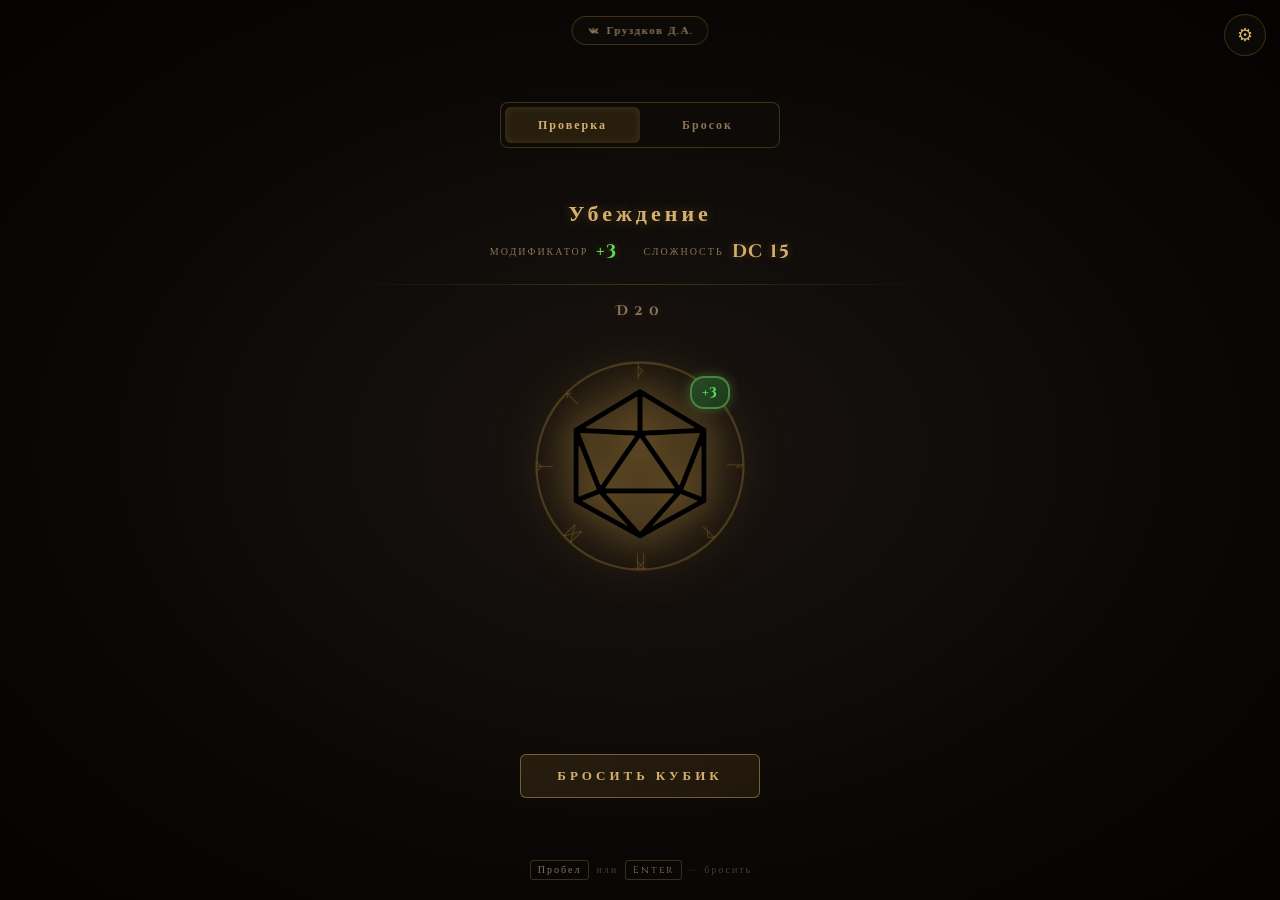
==== commit d6cd63b7: "new design v2.0" ====
--- a/index.html
+++ b/index.html
@@ -2,37 +2,59 @@
 <html lang="ru">
 <head>
     <meta charset="UTF-8">
+    <title>Мистический D&D Кубик</title>
     <meta name="viewport" content="width=device-width, initial-scale=1.0">
-    <title>Dice Roller</title>
-    <link rel="icon" type="image/png" href="res/images/icon.png">
-    <link rel="shortcut icon" type="image/png" href="res/images/icon.png">
-    <link rel="stylesheet" href="style.css">
+
+    <link rel="preconnect" href="https://fonts.googleapis.com">
+    <link rel="preconnect" href="https://fonts.gstatic.com" crossorigin>
+    <link href="https://fonts.googleapis.com/css2?family=Cinzel+Decorative:wght@700;900&family=Cinzel:wght@400;600;700;900&display=swap" rel="stylesheet">
+
+    <link rel="stylesheet" href="css/variables.css">
+    <link rel="stylesheet" href="css/base.css">
+    <link rel="stylesheet" href="css/controls.css">
+    <link rel="stylesheet" href="css/dice.css">
+    <link rel="stylesheet" href="css/result.css">
+    <link rel="stylesheet" href="css/settings.css">
+    <link rel="stylesheet" href="css/responsive.css">
 </head>
 <body>
 
 <div class="bg-particles" id="bgParticles"></div>
 <div class="crit-flash" id="critFlash"></div>
 
+<!-- Ссылка на автора (сверху страницы) -->
+<a class="author-link-top" href="https://vk.com/invaer" target="_blank" rel="noopener noreferrer" title="Автор: Груздков Д.А.">
+    <svg class="author-icon" viewBox="0 0 24 24" width="14" height="14">
+        <path fill="currentColor" d="M12.785 16.241s.288-.032.436-.194c.136-.148.132-.427.132-.427s-.02-1.304.587-1.496c.598-.188 1.367 1.259 2.181 1.814.615.42 1.083.328 1.083.328l2.175-.03s1.14-.07.6-.964c-.045-.073-.318-.661-1.637-1.869-1.38-1.264-1.195-1.06.467-3.248.876-1.152 1.408-1.97 1.118-2.286-.276-.3-.902-.263-.902-.263l-2.45.015s-.182-.025-.316.056c-.131.079-.216.263-.216.263s-.388 1.032-.905 1.91c-1.091 1.853-1.527 1.951-1.707 1.837-.417-.265-.313-1.065-.313-1.637 0-1.789.271-2.531-.528-2.725-.266-.064-.461-.106-1.14-.113-.87-.009-1.606.003-2.024.207-.278.136-.492.438-.362.455.161.021.526.098.719.36.249.339.24 1.101.24 1.101s.143 2.09-.333 2.348c-.327.178-.775-.185-1.74-1.843-.494-.85-.868-1.79-.868-1.79s-.072-.176-.2-.271c-.155-.115-.372-.151-.372-.151l-2.328.015s-.35.01-.478.162c-.114.135-.01.414-.01.414s1.82 4.258 3.879 6.403c1.886 1.963 4.032 1.833 4.032 1.833h.975z"/>
+    </svg>
+    <span>Груздков Д.А.</span>
+</a>
+
 <div class="roll-container" id="rollContainer">
 
-    <!-- Режим -->
     <div class="mode-switcher">
-        <button class="mode-btn active" id="modeCheck" onclick="setMode('check')">Проверка</button>
-        <button class="mode-btn" id="modeFree" onclick="setMode('free')">Бросок</button>
-    </div>
-
-    <!-- Селектор кубиков (только для свободного броска) -->
+        <button class="mode-btn active" id="modeCheck" data-mode="check">Проверка</button>
+        <button class="mode-btn" id="modeFree" data-mode="free">Бросок</button>
+    </div>
+
     <div class="dice-selector hidden" id="diceSelector">
-        <button class="dice-type-btn" data-sides="4" onclick="selectDice(4)">D4</button>
-        <button class="dice-type-btn" data-sides="6" onclick="selectDice(6)">D6</button>
-        <button class="dice-type-btn" data-sides="8" onclick="selectDice(8)">D8</button>
-        <button class="dice-type-btn" data-sides="10" onclick="selectDice(10)">D10</button>
-        <button class="dice-type-btn" data-sides="12" onclick="selectDice(12)">D12</button>
-        <button class="dice-type-btn active" data-sides="20" onclick="selectDice(20)">D20</button>
-        <button class="dice-type-btn" data-sides="100" onclick="selectDice(100)">D100</button>
-    </div>
-
-    <!-- Отображение проверки (сверху, красиво) -->
+        <button class="dice-type-btn" data-sides="4">D4</button>
+        <button class="dice-type-btn" data-sides="6">D6</button>
+        <button class="dice-type-btn" data-sides="8">D8</button>
+        <button class="dice-type-btn" data-sides="10">D10</button>
+        <button class="dice-type-btn" data-sides="12">D12</button>
+        <button class="dice-type-btn active" data-sides="20">D20</button>
+        <button class="dice-type-btn" data-sides="100">D100</button>
+    </div>
+
+    <div class="count-selector hidden" id="countSelector">
+        <span class="count-label">Количество</span>
+        <button class="count-btn" id="countMinus">−</button>
+        <span class="count-value" id="countValue">1</span>
+        <button class="count-btn" id="countPlus">+</button>
+        <span class="count-suffix" id="countSuffix">×D20</span>
+    </div>
+
     <div class="check-display visible" id="checkDisplay">
         <div class="display-skill-name" id="displaySkillName">Убеждение</div>
         <div class="display-mod-dc">
@@ -47,17 +69,13 @@
         </div>
     </div>
 
-    <!-- Свободный бросок — заглушка -->
     <div class="check-display hidden" id="freeDisplay">
-        <div style="font-size: 13px; color: var(--text-secondary); letter-spacing: 2px;">
-            Простой бросок D20
-        </div>
+        <div class="free-display-text" id="freeDisplayText">Простой бросок D20</div>
     </div>
 
     <div class="divider"></div>
     <div class="dice-type-label" id="diceTypeLabel">D20</div>
 
-    <!-- Зона кубика -->
     <div class="dice-area">
         <div class="dice-glow"></div>
 
@@ -68,63 +86,49 @@
             </svg>
         </div>
 
-        <div class="rune-ring">
-            <div class="rune" style="transform:translate(-50%,-50%) rotate(0deg) translateY(-95px)">
-                <span class="rune-inner">ᚦ</span></div>
-            <div class="rune" style="transform:translate(-50%,-50%) rotate(45deg) translateY(-95px)">
-                <span class="rune-inner">ᚱ</span></div>
-            <div class="rune" style="transform:translate(-50%,-50%) rotate(90deg) translateY(-95px)">
-                <span class="rune-inner">ᚨ</span></div>
-            <div class="rune" style="transform:translate(-50%,-50%) rotate(135deg) translateY(-95px)">
-                <span class="rune-inner">ᚹ</span></div>
-            <div class="rune" style="transform:translate(-50%,-50%) rotate(180deg) translateY(-95px)">
-                <span class="rune-inner">ᛗ</span></div>
-            <div class="rune" style="transform:translate(-50%,-50%) rotate(225deg) translateY(-95px)">
-                <span class="rune-inner">ᛞ</span></div>
-            <div class="rune" style="transform:translate(-50%,-50%) rotate(270deg) translateY(-95px)">
-                <span class="rune-inner">ᛉ</span></div>
-            <div class="rune" style="transform:translate(-50%,-50%) rotate(315deg) translateY(-95px)">
-                <span class="rune-inner">ᛏ</span></div>
-        </div>
-
-        <div class="dice-svg-container" id="diceContainer" onclick="rollDice()">
+        <div class="rune-ring" id="runeRing">
+            <div class="rune" style="transform:translate(-50%,-50%) rotate(0deg) translateY(-95px)"><span class="rune-inner">ᚦ</span></div>
+            <div class="rune" style="transform:translate(-50%,-50%) rotate(45deg) translateY(-95px)"><span class="rune-inner">ᚱ</span></div>
+            <div class="rune" style="transform:translate(-50%,-50%) rotate(90deg) translateY(-95px)"><span class="rune-inner">ᚨ</span></div>
+            <div class="rune" style="transform:translate(-50%,-50%) rotate(135deg) translateY(-95px)"><span class="rune-inner">ᚹ</span></div>
+            <div class="rune" style="transform:translate(-50%,-50%) rotate(180deg) translateY(-95px)"><span class="rune-inner">ᛗ</span></div>
+            <div class="rune" style="transform:translate(-50%,-50%) rotate(225deg) translateY(-95px)"><span class="rune-inner">ᛞ</span></div>
+            <div class="rune" style="transform:translate(-50%,-50%) rotate(270deg) translateY(-95px)"><span class="rune-inner">ᛉ</span></div>
+            <div class="rune" style="transform:translate(-50%,-50%) rotate(315deg) translateY(-95px)"><span class="rune-inner">ᛏ</span></div>
+        </div>
+
+        <div class="dice-svg-container" id="diceContainer">
             <img class="dice-image" id="diceImage" src="res/images/dices/d20.png" alt="D20"/>
             <span class="dice-number" id="diceNumber">?</span>
+            <div class="multi-badge" id="multiBadge">×1</div>
             <div class="modifier-badge" id="modBadge">+3</div>
             <div class="spark-container" id="sparkContainer"></div>
             <div class="burst-ring" id="burstRing"></div>
         </div>
     </div>
 
-    <!-- Результат -->
     <div class="result-area">
         <div class="result-total" id="resultTotal"></div>
         <div class="result-breakdown" id="resultBreakdown"></div>
         <div class="result-label" id="resultLabel"></div>
     </div>
 
-    <!-- Кнопка -->
     <div class="buttons-row">
-        <button class="roll-btn" id="rollBtn" onclick="rollDice()">
-            Бросить кубик
-        </button>
+        <button class="roll-btn" id="rollBtn">Бросить кубик</button>
     </div>
 </div>
 
-<!-- Кнопка настроек — в правом нижнем углу -->
-<button class="settings-toggle" id="settingsToggle" onclick="toggleSettings()" title="Настройки">
-    ⚙
-</button>
-
-<!-- Модальное окно настроек -->
-<div class="settings-overlay" id="settingsOverlay" onclick="closeSettingsOnOverlay(event)">
+<button class="settings-toggle" id="settingsToggle" title="Настройки">⚙</button>
+
+<div class="settings-overlay" id="settingsOverlay">
     <div class="settings-modal" id="settingsModal">
         <div class="settings-modal-header">
             <span class="settings-modal-title">Настройки</span>
-            <button class="settings-close" onclick="toggleSettings()" title="Закрыть">✕</button>
-        </div>
+            <button class="settings-close" id="settingsClose" title="Закрыть">✕</button>
+        </div>
+
         <div class="skill-select-row">
-            <select class="skill-select" id="skillSelect" onchange="onSkillSelect()">
+            <select class="skill-select" id="skillSelect">
                 <option value="">— выбрать —</option>
                 <optgroup label="Характеристики">
                     <option value="Сила">Сила</option>
@@ -155,68 +159,89 @@
                 </optgroup>
             </select>
         </div>
+
         <div class="settings-grid">
             <div class="editable-group">
                 <span class="editable-label">Навык</span>
-                <input type="text" class="editable-input skill-input" id="skillInput"
-                       value="Убеждение" spellcheck="false" maxlength="25"
-                       oninput="updateDisplay()">
+                <input type="text" class="editable-input skill-input" id="skillInput" value="Убеждение" spellcheck="false" maxlength="25">
             </div>
             <div class="editable-group">
                 <span class="editable-label">Модификатор</span>
-                <input type="number" class="editable-input mod-input" id="modInput"
-                       value="3" min="-10" max="20"
-                       oninput="updateDisplay()">
+                <input type="number" class="editable-input mod-input" id="modInput" value="3" min="-10" max="20">
             </div>
             <div class="editable-group">
                 <span class="editable-label">DC</span>
-                <input type="number" class="editable-input dc-input" id="dcInput"
-                       value="15" min="1" max="30"
-                       oninput="updateDisplay()">
+                <input type="number" class="editable-input dc-input" id="dcInput" value="15" min="1" max="30">
             </div>
         </div>
         <div class="dc-difficulty-hint" id="dcHint">Средняя сложность</div>
 
-        <!-- Громкость -->
         <div class="settings-section">
             <div class="settings-section-title">Оформление</div>
             <div class="volume-row">
                 <span class="volume-label">Тема</span>
-                <button class="theme-toggle" id="themeToggle" onclick="toggleTheme()">
+                <button class="theme-toggle" id="themeToggle">
                     <span id="themeIcon">☀️</span>
                     <span id="themeLabel">Светлая</span>
                 </button>
             </div>
         </div>
 
-        <!-- Громкость -->
+        <div class="settings-section">
+            <div class="settings-section-title">Анимация</div>
+            <div class="volume-row">
+                <span class="volume-label">Скорость</span>
+                <button class="theme-toggle" id="speedToggle">
+                    <span id="speedIcon">🐢</span>
+                    <span id="speedLabel">Обычная</span>
+                </button>
+            </div>
+        </div>
+
         <div class="settings-section">
             <div class="settings-section-title">Звук</div>
             <div class="volume-row">
                 <span class="volume-label">Громкость</span>
-                <input type="range" class="volume-slider" id="volumeSlider"
-                       min="0" max="100" value="50"
-                       oninput="updateVolume(this.value)">
+                <input type="range" class="volume-slider" id="volumeSlider" min="0" max="100" value="50">
                 <span class="volume-value" id="volumeValue">50%</span>
             </div>
         </div>
 
-        <!-- Сброс данных -->
         <div class="settings-section">
             <div class="settings-section-title">Данные</div>
-            <button class="reset-btn" onclick="resetSavedSkills()">Сбросить модификаторы</button>
+            <button class="reset-btn" id="resetBtn">Сбросить модификаторы</button>
+        </div>
+
+        <div class="settings-section">
+            <div class="settings-section-title">Об авторе</div>
+            <div class="author-info">
+                <span>Груздков Д.А.</span>
+                <a href="https://vk.com/invaer" target="_blank" rel="noopener noreferrer">
+                    <svg class="author-icon" viewBox="0 0 24 24" width="16" height="16">
+                        <path fill="currentColor" d="M12.785 16.241s.288-.032.436-.194c.136-.148.132-.427.132-.427s-.02-1.304.587-1.496c.598-.188 1.367 1.259 2.181 1.814.615.42 1.083.328 1.083.328l2.175-.03s1.14-.07.6-.964c-.045-.073-.318-.661-1.637-1.869-1.38-1.264-1.195-1.06.467-3.248.876-1.152 1.408-1.97 1.118-2.286-.276-.3-.902-.263-.902-.263l-2.45.015s-.182-.025-.316.056c-.131.079-.216.263-.216.263s-.388 1.032-.905 1.91c-1.091 1.853-1.527 1.951-1.707 1.837-.417-.265-.313-1.065-.313-1.637 0-1.789.271-2.531-.528-2.725-.266-.064-.461-.106-1.14-.113-.87-.009-1.606.003-2.024.207-.278.136-.492.438-.362.455.161.021.526.098.719.36.249.339.24 1.101.24 1.101s.143 2.09-.333 2.348c-.327.178-.775-.185-1.74-1.843-.494-.85-.868-1.79-.868-1.79s-.072-.176-.2-.271c-.155-.115-.372-.151-.372-.151l-2.328.015s-.35.01-.478.162c-.114.135-.01.414-.01.414s1.82 4.258 3.879 6.403c1.886 1.963 4.032 1.833 4.032 1.833h.975z"/>
+                    </svg>
+                    VK
+                </a>
+            </div>
         </div>
     </div>
 </div>
 
-<!-- История -->
 <div class="roll-history" id="rollHistory"></div>
 
-<!-- Подсказка -->
 <div class="key-hint">
     <kbd>Пробел</kbd> или <kbd>Enter</kbd> — бросить
 </div>
 
-    <script src="script.js"></script>
+<script src="js/config.js"></script>
+<script src="js/storage.js"></script>
+<script src="js/theme.js"></script>
+<script src="js/audio.js"></script>
+<script src="js/effects.js"></script>
+<script src="js/ui.js"></script>
+<script src="js/settings.js"></script>
+<script src="js/dice.js"></script>
+<script src="js/main.js"></script>
+
 </body>
 </html>
--- a/css/variables.css
+++ b/css/variables.css
@@ -0,0 +1,118 @@
+:root {
+    --bg-gradient: radial-gradient(ellipse at center, #1a1410 0%, #0a0806 60%, #050302 100%);
+    --bg-primary: #0d0a07;
+    --bg-secondary: rgba(20, 16, 12, 0.6);
+    --bg-tertiary: rgba(15, 12, 8, 0.7);
+    --bg-active: rgba(180, 140, 60, 0.15);
+
+    --text-primary: #d4af6f;
+    --text-secondary: #8b7355;
+    --text-muted: #6b5840;
+    --text-dim: #4a3d2a;
+
+    --border-primary: rgba(180, 140, 60, 0.3);
+    --border-hover: rgba(212, 175, 111, 0.5);
+    --border-active: rgba(180, 140, 60, 0.6);
+
+    --glow-primary: rgba(180, 140, 60, 0.2);
+    --glow-strong: rgba(180, 140, 60, 0.4);
+    --shadow-hover: 0 0 15px rgba(180, 140, 60, 0.2);
+
+    --positive-color: #5ce05c;
+    --negative-color: #e05c5c;
+    --neutral-color: #d4af6f;
+
+    --rune-color: rgba(180, 140, 60, 0.4);
+    --rune-shadow: rgba(180, 140, 60, 0.3);
+
+    --dice-glow: rgba(180, 140, 60, 0.6);
+    --dice-glow-hover: rgba(212, 175, 111, 0.8);
+
+    --section-border: rgba(180, 140, 60, 0.2);
+    --section-title: #6b5840;
+    --history-bg: rgba(20, 16, 12, 0.7);
+    --history-border: rgba(180, 140, 60, 0.2);
+
+    --key-hint-text: #8b7355;
+    --key-hint-bg: rgba(180, 140, 60, 0.3);
+    --key-hint-dim: #4a3d2a;
+
+    --volume-bg: rgba(180, 140, 60, 0.2);
+    --reset-bg: rgba(60, 30, 30, 0.5);
+    --reset-border: rgba(150, 60, 60, 0.4);
+    --reset-text: #c08080;
+    --reset-hover-bg: rgba(80, 40, 40, 0.7);
+    --reset-hover-border: rgba(180, 80, 80, 0.6);
+    --reset-hover-text: #e0a0a0;
+    --reset-hover-shadow: 0 0 10px rgba(180, 60, 60, 0.3);
+
+    --loaded-bg: rgba(60, 90, 40, 0.3);
+    --loaded-border: rgba(120, 180, 80, 0.5);
+
+    --theme-toggle-bg: rgba(20, 16, 12, 0.6);
+    --theme-toggle-border: rgba(180, 140, 60, 0.3);
+    --theme-toggle-text: #8b7355;
+    --theme-toggle-hover: #d4af6f;
+
+    --divider-bg: linear-gradient(90deg, transparent, rgba(180, 140, 60, 0.3), transparent);
+    --divider-thick: linear-gradient(90deg, transparent, rgba(180, 140, 60, 0.5), transparent);
+}
+
+body.light-theme {
+    --bg-gradient: radial-gradient(ellipse at center, #f5ebd9 0%, #e8dcc4 60%, #d8c8a8 100%);
+    --bg-primary: #f0e6d2;
+    --bg-secondary: rgba(255, 248, 230, 0.7);
+    --bg-tertiary: rgba(250, 240, 220, 0.8);
+    --bg-active: rgba(180, 140, 60, 0.2);
+
+    --text-primary: #5a4020;
+    --text-secondary: #8b6f3f;
+    --text-muted: #a08560;
+    --text-dim: #c0a878;
+
+    --border-primary: rgba(150, 110, 50, 0.4);
+    --border-hover: rgba(120, 80, 30, 0.7);
+    --border-active: rgba(150, 110, 50, 0.7);
+
+    --glow-primary: rgba(180, 140, 60, 0.3);
+    --glow-strong: rgba(180, 140, 60, 0.5);
+    --shadow-hover: 0 0 20px rgba(180, 140, 60, 0.4);
+
+    --positive-color: #2d8a2d;
+    --negative-color: #b53030;
+
+    --rune-color: rgba(120, 80, 30, 0.5);
+    --rune-shadow: rgba(120, 80, 30, 0.3);
+
+    --dice-glow: rgba(200, 160, 60, 0.5);
+    --dice-glow-hover: rgba(220, 180, 80, 0.8);
+
+    --section-border: rgba(150, 110, 50, 0.3);
+    --section-title: #8b6f3f;
+    --history-bg: rgba(255, 248, 230, 0.85);
+    --history-border: rgba(150, 110, 50, 0.3);
+
+    --key-hint-text: #8b6f3f;
+    --key-hint-bg: rgba(150, 110, 50, 0.4);
+    --key-hint-dim: #a08560;
+
+    --volume-bg: rgba(150, 110, 50, 0.3);
+    --reset-bg: rgba(220, 200, 180, 0.6);
+    --reset-border: rgba(180, 80, 80, 0.5);
+    --reset-text: #a04040;
+    --reset-hover-bg: rgba(220, 180, 180, 0.8);
+    --reset-hover-border: rgba(180, 60, 60, 0.7);
+    --reset-hover-text: #802020;
+    --reset-hover-shadow: 0 0 12px rgba(180, 60, 60, 0.3);
+
+    --loaded-bg: rgba(180, 220, 160, 0.4);
+    --loaded-border: rgba(80, 160, 60, 0.6);
+
+    --theme-toggle-bg: rgba(255, 248, 230, 0.7);
+    --theme-toggle-border: rgba(150, 110, 50, 0.4);
+    --theme-toggle-text: #8b6f3f;
+    --theme-toggle-hover: #5a4020;
+
+    --divider-bg: linear-gradient(90deg, transparent, rgba(150, 110, 50, 0.4), transparent);
+    --divider-thick: linear-gradient(90deg, transparent, rgba(150, 110, 50, 0.6), transparent);
+}
--- a/css/base.css
+++ b/css/base.css
@@ -0,0 +1,192 @@
+* {
+    margin: 0;
+    padding: 0;
+    box-sizing: border-box;
+    -webkit-tap-highlight-color: transparent;
+}
+
+html, body {
+    overscroll-behavior: none;
+}
+
+body {
+    background: var(--bg-gradient);
+    background-color: var(--bg-primary);
+    color: var(--text-primary);
+    font-family: 'Cinzel', serif;
+    min-height: 100vh;
+    display: flex;
+    flex-direction: column;
+    align-items: center;
+    justify-content: center;
+    padding: 20px;
+    overflow: hidden;
+    user-select: none;
+    transition: background-color 0.5s, color 0.5s;
+        position: relative;
+}
+
+/* ========== Фоновые частицы ========== */
+.bg-particles {
+    position: fixed;
+    top: 0; left: 0;
+    width: 100%; height: 100%;
+    pointer-events: none;
+    z-index: 0;
+    overflow: hidden;
+}
+
+.bg-particle {
+    position: absolute;
+    width: 2px;
+    height: 2px;
+    background: rgba(180, 140, 60, 0.3);
+    border-radius: 50%;
+    animation: floatUp var(--dur, 10s) linear infinite;
+    animation-delay: var(--delay, 0s);
+}
+
+@keyframes floatUp {
+    0% { transform: translateY(0) translateX(0); opacity: 0; }
+    10% { opacity: 0.8; }
+    90% { opacity: 0.8; }
+    100% { transform: translateY(-110vh) translateX(var(--drift, 30px)); opacity: 0; }
+}
+
+/* ========== Ссылка автора сверху ========== */
+.author-link-top {
+    position: fixed;
+    top: 16px;
+    left: 50%;
+    transform: translateX(-50%);
+    z-index: 25;
+    display: inline-flex;
+    align-items: center;
+    gap: 6px;
+    padding: 6px 14px;
+    border-radius: 20px;
+    background: var(--bg-tertiary);
+    border: 1px solid var(--border-primary);
+    color: var(--text-secondary);
+    font-family: 'Cinzel', serif;
+    font-size: 11px;
+    font-weight: 600;
+    letter-spacing: 1.5px;
+    text-decoration: none;
+    backdrop-filter: blur(6px);
+    -webkit-backdrop-filter: blur(6px);
+    transition: all 0.3s ease;
+    cursor: pointer;
+}
+
+.author-link-top:hover {
+    color: var(--text-primary);
+    border-color: var(--border-hover);
+    box-shadow: var(--shadow-hover);
+    transform: translateX(-50%) translateY(-1px);
+}
+
+.author-link-top .author-icon {
+    color: currentColor;
+}
+
+/* ========== Контейнер ========== */
+.roll-container {
+    position: relative;
+    z-index: 5;
+    max-width: 600px;
+    width: 100%;
+    text-align: center;
+    animation: fadeIn 0.8s ease-out;
+}
+
+@keyframes fadeIn {
+    from { opacity: 0; transform: translateY(10px); }
+    to { opacity: 1; transform: translateY(0); }
+}
+
+/* ========== Делители ========== */
+.divider {
+    width: 100%;
+    height: 1px;
+    background: var(--divider-bg);
+    margin: 16px auto;
+    transition: background 0.5s;
+}
+
+.divider.thick {
+    background: var(--divider-thick);
+}
+
+/* ========== Вспышка крита ========== */
+.crit-flash {
+    position: fixed;
+    top: 0; left: 0;
+    width: 100%; height: 100%;
+    pointer-events: none;
+    z-index: 100;
+    opacity: 0;
+}
+
+.crit-flash.nat20 {
+    background: radial-gradient(circle at center,
+        rgba(255, 215, 0, 0.4) 0%,
+        rgba(255, 215, 0, 0.1) 40%,
+        transparent 80%);
+    animation: critFlashAnim 0.8s ease-out;
+}
+
+.crit-flash.success {
+    background: radial-gradient(circle at center,
+        rgba(80, 220, 80, 0.25) 0%,
+        rgba(80, 220, 80, 0.05) 40%,
+        transparent 80%);
+    animation: critFlashAnim 0.5s ease-out;
+}
+
+.crit-flash.failure {
+    background: radial-gradient(circle at center,
+        rgba(220, 60, 60, 0.3) 0%,
+        rgba(220, 60, 60, 0.08) 40%,
+        transparent 80%);
+    animation: critFlashAnim 0.6s ease-out;
+}
+
+@keyframes critFlashAnim {
+    0% { opacity: 0; }
+    20% { opacity: 1; }
+    100% { opacity: 0; }
+}
+
+/* ========== Shake ========== */
+@keyframes shake {
+    0%, 100% { transform: translateX(0); }
+    10% { transform: translateX(-8px) rotate(-1deg); }
+    20% { transform: translateX(8px) rotate(1deg); }
+    30% { transform: translateX(-5px); }
+    40% { transform: translateX(5px); }
+    50% { transform: translateX(-3px); }
+    60% { transform: translateX(3px); }
+    70% { transform: translateX(-1px); }
+}
+
+/* ========== Подсказка клавиш ========== */
+.key-hint {
+    position: fixed;
+    bottom: 20px;
+    font-size: 10px;
+    letter-spacing: 2px;
+    color: var(--key-hint-dim);
+    z-index: 20;
+}
+
+.key-hint kbd {
+    display: inline-block;
+    padding: 2px 7px;
+    border: 1px solid var(--key-hint-bg);
+    border-radius: 3px;
+    font-family: 'Cinzel', serif;
+    font-size: 10px;
+    color: var(--key-hint-text);
+    margin: 0 2px;
+}
--- a/css/controls.css
+++ b/css/controls.css
@@ -0,0 +1,293 @@
+/* ========== Переключатель режимов ========== */
+.mode-switcher {
+    display: flex;
+    justify-content: center;
+    margin-bottom: 18px;
+    background: var(--bg-tertiary);
+    border-radius: 8px;
+    padding: 4px;
+    border: 1px solid var(--border-primary);
+    width: 280px;
+    margin-left: auto;
+    margin-right: auto;
+}
+
+.mode-btn {
+    flex: 1;
+    background: transparent;
+    border: none;
+    color: var(--text-secondary);
+    font-family: 'Cinzel', serif;
+    font-size: 12px;
+    font-weight: 600;
+    letter-spacing: 2px;
+    padding: 10px 14px;
+    cursor: pointer;
+    border-radius: 6px;
+    transition: all 0.3s;
+}
+
+.mode-btn:hover {
+    color: var(--text-primary);
+}
+
+.mode-btn.active {
+    background: var(--bg-active);
+    color: var(--text-primary);
+    box-shadow: inset 0 0 8px var(--glow-primary);
+}
+
+/* ========== Селектор кубика ========== */
+.dice-selector {
+    display: flex;
+    justify-content: center;
+    flex-wrap: wrap;
+    gap: 6px;
+    margin-bottom: 12px;
+    transition: opacity 0.3s, max-height 0.4s;
+    overflow: hidden;
+    max-height: 80px;
+    opacity: 1;
+}
+
+.dice-selector.hidden {
+    max-height: 0;
+    opacity: 0;
+    margin-bottom: 0;
+}
+
+.dice-type-btn {
+    background: var(--bg-tertiary);
+    border: 1px solid var(--border-primary);
+    color: var(--text-secondary);
+    font-family: 'Cinzel', serif;
+    font-size: 11px;
+    font-weight: 700;
+    letter-spacing: 1.5px;
+    padding: 8px 14px;
+    border-radius: 6px;
+    cursor: pointer;
+    transition: all 0.25s;
+    min-width: 56px;
+}
+
+.dice-type-btn:hover {
+    color: var(--text-primary);
+    border-color: var(--border-hover);
+    transform: translateY(-1px);
+}
+
+.dice-type-btn.active {
+    background: var(--bg-active);
+    color: var(--text-primary);
+    border-color: var(--border-active);
+    box-shadow: 0 0 10px var(--glow-primary);
+}
+
+/* ========== Селектор количества ========== */
+.count-selector {
+    display: inline-flex;
+    align-items: center;
+    gap: 10px;
+    margin: 0 auto 14px;
+    padding: 6px 14px;
+    background: var(--bg-tertiary);
+    border: 1px solid var(--border-primary);
+    border-radius: 8px;
+    transition: opacity 0.3s, max-height 0.4s, margin 0.4s;
+    overflow: hidden;
+    max-height: 60px;
+    opacity: 1;
+}
+
+.count-selector.hidden {
+    max-height: 0;
+    opacity: 0;
+    margin-bottom: 0;
+    padding-top: 0;
+    padding-bottom: 0;
+    border: 0 solid transparent;
+}
+
+.count-label {
+    font-size: 10px;
+    letter-spacing: 1.5px;
+    color: var(--text-secondary);
+    text-transform: uppercase;
+}
+
+.count-btn {
+    width: 28px;
+    height: 28px;
+    border-radius: 6px;
+    background: var(--bg-active);
+    border: 1px solid var(--border-primary);
+    color: var(--text-primary);
+    font-family: 'Cinzel', serif;
+    font-size: 16px;
+    font-weight: 700;
+    cursor: pointer;
+    transition: all 0.2s;
+    display: flex;
+    align-items: center;
+    justify-content: center;
+}
+
+.count-btn:hover:not(:disabled) {
+    border-color: var(--border-active);
+    box-shadow: 0 0 8px var(--glow-primary);
+    transform: translateY(-1px);
+}
+
+.count-btn:disabled {
+    opacity: 0.3;
+    cursor: not-allowed;
+}
+
+.count-value {
+    font-size: 18px;
+    font-weight: 700;
+    color: var(--text-primary);
+    min-width: 28px;
+    text-align: center;
+    text-shadow: 0 0 8px var(--glow-primary);
+}
+
+.count-suffix {
+    font-size: 11px;
+    letter-spacing: 1px;
+    color: var(--text-secondary);
+}
+
+/* ========== Кнопка броска ========== */
+.buttons-row {
+    display: flex;
+    justify-content: center;
+    margin-top: 24px;
+}
+
+.roll-btn {
+    background: linear-gradient(135deg, rgba(180, 140, 60, 0.15), rgba(120, 80, 30, 0.2));
+    border: 1px solid var(--border-active);
+    color: var(--text-primary);
+    font-family: 'Cinzel', serif;
+    font-size: 13px;
+    font-weight: 700;
+    letter-spacing: 4px;
+    padding: 12px 36px;
+    border-radius: 6px;
+    cursor: pointer;
+    transition: all 0.3s;
+    text-transform: uppercase;
+    position: relative;
+    overflow: hidden;
+}
+
+.roll-btn:hover:not(:disabled) {
+    border-color: var(--border-hover);
+    box-shadow: 0 0 20px var(--glow-strong),
+        inset 0 0 15px var(--glow-primary);
+    transform: translateY(-1px);
+}
+
+.roll-btn:active:not(:disabled) {
+    transform: translateY(0);
+}
+
+.roll-btn:disabled {
+    opacity: 0.5;
+    cursor: wait;
+}
+
+.roll-btn::before {
+    content: '';
+    position: absolute;
+    top: 0; left: -100%;
+    width: 100%; height: 100%;
+    background: linear-gradient(90deg, transparent, rgba(255, 215, 0, 0.2), transparent);
+    transition: left 0.5s;
+}
+
+.roll-btn:hover::before {
+    left: 100%;
+}
+
+/* ========== Дисплей проверки/броска ========== */
+.check-display {
+    margin: 12px 0 4px;
+    transition: opacity 0.3s, transform 0.3s, max-height 0.4s;
+    overflow: hidden;
+    max-height: 200px;
+}
+
+.check-display.hidden {
+    opacity: 0;
+    transform: translateY(-10px);
+    max-height: 0;
+    margin: 0;
+}
+
+.check-display.visible {
+    opacity: 1;
+    transform: translateY(0);
+}
+
+.display-skill-name {
+    font-family: 'Cinzel Decorative', 'Cinzel', serif;
+    font-size: 22px;
+    font-weight: 700;
+    letter-spacing: 4px;
+    color: var(--text-primary);
+    text-shadow: 0 0 12px var(--glow-strong);
+    margin-bottom: 10px;
+}
+
+.display-mod-dc {
+    display: flex;
+    justify-content: center;
+    gap: 26px;
+    align-items: center;
+    flex-wrap: wrap;
+}
+
+.display-badge {
+    display: inline-flex;
+    align-items: center;
+    gap: 8px;
+}
+
+.display-badge-label {
+    font-size: 10px;
+    letter-spacing: 2px;
+    color: var(--text-secondary);
+    text-transform: uppercase;
+}
+
+.display-badge-value {
+    font-size: 18px;
+    font-weight: 700;
+    letter-spacing: 1.5px;
+    color: var(--text-primary);
+    text-shadow: 0 0 8px var(--glow-strong);
+}
+
+.display-badge-value.positive { color: var(--positive-color); }
+.display-badge-value.negative { color: var(--negative-color); }
+
+.free-display-text {
+    font-size: 13px;
+    color: var(--text-secondary);
+    letter-spacing: 2px;
+}
+
+/* ========== Лейбл типа кубика ========== */
+.dice-type-label {
+    font-family: 'Cinzel Decorative', 'Cinzel', serif;
+    font-size: 14px;
+    font-weight: 700;
+    letter-spacing: 6px;
+    color: var(--text-secondary);
+    text-shadow: 0 0 10px var(--glow-primary);
+    margin-bottom: 6px;
+    transition: color 0.5s;
+}
--- a/css/dice.css
+++ b/css/dice.css
@@ -0,0 +1,380 @@
+/* ========== Зона кубика ========== */
+.dice-area {
+    position: relative;
+    width: 280px;
+    height: 280px;
+    margin: 6px auto 14px;
+    display: flex;
+    align-items: center;
+    justify-content: center;
+}
+
+.dice-glow {
+    position: absolute;
+    width: 240px;
+    height: 240px;
+    border-radius: 50%;
+    background: radial-gradient(circle, var(--glow-strong) 0%, transparent 70%);
+    filter: blur(20px);
+    animation: pulse 4s ease-in-out infinite;
+    transition: background 0.5s;
+}
+
+@keyframes pulse {
+    0%, 100% { transform: scale(1); opacity: 0.5; }
+    50% { transform: scale(1.1); opacity: 0.7; }
+}
+
+/* ========== DC-кольцо ========== */
+.dc-ring {
+    position: absolute;
+    width: 230px;
+    height: 230px;
+    pointer-events: none;
+    transition: opacity 0.4s;
+}
+
+.dc-ring.hidden {
+    opacity: 0;
+}
+
+.dc-ring svg {
+    width: 100%;
+    height: 100%;
+    transform: rotate(-90deg);
+}
+
+.dc-ring-bg {
+    fill: none;
+    stroke: var(--border-primary);
+    stroke-width: 2;
+}
+
+.dc-ring-fill {
+    fill: none;
+    stroke: var(--text-primary);
+    stroke-width: 3;
+    stroke-dasharray: 565.48;
+    stroke-dashoffset: 565.48;
+    transition: stroke-dashoffset 0.8s cubic-bezier(0.4, 0, 0.2, 1),
+        stroke 0.4s;
+    filter: drop-shadow(0 0 4px var(--text-primary));
+}
+
+.dc-ring-fill.success { stroke: var(--positive-color); filter: drop-shadow(0 0 6px var(--positive-color)); }
+.dc-ring-fill.failure { stroke: var(--negative-color); filter: drop-shadow(0 0 6px var(--negative-color)); }
+
+/* Быстрая анимация — DC-кольцо */
+body.fast-mode .dc-ring-fill {
+    transition: stroke-dashoffset 0.3s cubic-bezier(0.4, 0, 0.2, 1),
+        stroke 0.2s;
+}
+
+/* ========== Руны ========== */
+.rune-ring {
+    position: absolute;
+    width: 100%;
+    height: 100%;
+    animation: rotateRunes 60s linear infinite;
+}
+
+body.fast-mode .rune-ring {
+    animation-duration: 30s;
+}
+
+@keyframes rotateRunes {
+    from { transform: rotate(0deg); }
+    to { transform: rotate(360deg); }
+}
+
+.rune {
+    position: absolute;
+    top: 50%;
+    left: 50%;
+    width: 28px;
+    height: 28px;
+    display: flex;
+    align-items: center;
+    justify-content: center;
+    color: var(--rune-color);
+    font-size: 18px;
+    text-shadow: 0 0 8px var(--rune-shadow);
+    transition: color 0.5s, text-shadow 0.5s;
+}
+
+.rune-inner {
+    display: inline-block;
+    animation: counterRotateRunes 60s linear infinite;
+}
+
+body.fast-mode .rune-inner {
+    animation-duration: 30s;
+}
+
+@keyframes counterRotateRunes {
+    from { transform: rotate(0deg); }
+    to { transform: rotate(-360deg); }
+}
+
+/* ========== Кубик ========== */
+.dice-svg-container {
+    position: relative;
+    width: 160px;
+    height: 160px;
+    cursor: pointer;
+    transition: filter 0.4s;
+    z-index: 2;
+}
+
+.dice-svg-container:hover .dice-image {
+    filter: drop-shadow(0 0 25px var(--dice-glow-hover));
+}
+
+.dice-image {
+    width: 100%;
+    height: 100%;
+    object-fit: contain;
+    filter: drop-shadow(0 0 15px var(--dice-glow));
+    transition: transform 0.3s, filter 0.4s;
+    pointer-events: none;
+}
+
+/* Анимация броска: вращение */
+.dice-svg-container.rolling .dice-image {
+    animation: tumble 2s cubic-bezier(0.25, 0.1, 0.25, 1);
+}
+
+@keyframes tumble {
+    0% { transform: rotate(0) scale(1); }
+    20% { transform: rotate(540deg) scale(1.1); }
+    50% { transform: rotate(1260deg) scale(1.15); }
+    80% { transform: rotate(1980deg) scale(1.05); }
+    100% { transform: rotate(2520deg) scale(1); }
+}
+
+/* Быстрая версия — короче и без сильного увеличения */
+.dice-svg-container.rolling-fast .dice-image {
+    animation: tumbleFast 0.6s cubic-bezier(0.25, 0.1, 0.25, 1);
+}
+
+@keyframes tumbleFast {
+    0% { transform: rotate(0) scale(1); }
+    50% { transform: rotate(540deg) scale(1.08); }
+    100% { transform: rotate(900deg) scale(1); }
+}
+
+/* Анимация броска: покачивание (для D4, D10, D100) */
+.dice-svg-container.rocking .dice-image {
+    animation: rocking 2s cubic-bezier(0.36, 0.07, 0.19, 0.97);
+}
+
+@keyframes rocking {
+    0% { transform: rotate(0) scale(1); }
+    10% { transform: rotate(-15deg) scale(1.05); }
+    20% { transform: rotate(20deg) scale(1.08); }
+    30% { transform: rotate(-25deg) scale(1.1); }
+    40% { transform: rotate(28deg) scale(1.1); }
+    50% { transform: rotate(-22deg) scale(1.08); }
+    60% { transform: rotate(15deg) scale(1.05); }
+    70% { transform: rotate(-8deg) scale(1.03); }
+    80% { transform: rotate(5deg) scale(1.01); }
+    100% { transform: rotate(0) scale(1); }
+}
+
+.dice-svg-container.rocking-fast .dice-image {
+    animation: rockingFast 0.6s cubic-bezier(0.36, 0.07, 0.19, 0.97);
+}
+
+@keyframes rockingFast {
+    0% { transform: rotate(0) scale(1); }
+    25% { transform: rotate(-20deg) scale(1.06); }
+    50% { transform: rotate(22deg) scale(1.08); }
+    75% { transform: rotate(-12deg) scale(1.04); }
+    100% { transform: rotate(0) scale(1); }
+}
+
+/* ========== Число на кубике ========== */
+.dice-number {
+    position: absolute;
+    top: 50%;
+    left: 50%;
+    transform: translate(-50%, -50%);
+    font-family: 'Cinzel Decorative', serif;
+    font-size: 64px;
+    font-weight: 900;
+    color: var(--text-primary);
+    text-shadow:
+        0 0 20px var(--text-primary),
+        0 0 40px var(--glow-strong),
+        2px 2px 4px rgba(0, 0, 0, 0.8);
+    pointer-events: none;
+    opacity: 0;
+    transition: opacity 0.3s, color 0.3s, text-shadow 0.3s;
+    z-index: 3;
+}
+
+.dice-number.visible {
+    opacity: 1;
+}
+
+.dice-number.nat20 {
+    color: #ffd700;
+    text-shadow:
+        0 0 25px #ffd700,
+        0 0 50px #ffaa00,
+        2px 2px 4px rgba(0, 0, 0, 0.8);
+    animation: nat20Pulse 1.5s ease-in-out infinite;
+}
+
+@keyframes nat20Pulse {
+    0%, 100% { transform: translate(-50%, -50%) scale(1); }
+    50% { transform: translate(-50%, -50%) scale(1.08); }
+}
+
+.dice-number.nat1 {
+    color: #ff4444;
+    text-shadow:
+        0 0 25px #ff4444,
+        0 0 50px #aa0000,
+        2px 2px 4px rgba(0, 0, 0, 0.8);
+}
+
+/* ========== Бейдж количества кубов ========== */
+.multi-badge {
+    position: absolute;
+    top: -8px;
+    left: -8px;
+    background: linear-gradient(135deg, rgba(120, 80, 30, 0.9), rgba(80, 50, 20, 0.95));
+    border: 2px solid var(--border-active);
+    color: var(--text-primary);
+    font-family: 'Cinzel', serif;
+    font-size: 13px;
+    font-weight: 700;
+    letter-spacing: 1px;
+    padding: 4px 9px;
+    border-radius: 14px;
+    box-shadow: 0 0 12px var(--glow-strong);
+    opacity: 0;
+    transform: scale(0.5);
+    transition: opacity 0.3s, transform 0.3s;
+    z-index: 4;
+}
+
+.multi-badge.visible {
+    opacity: 1;
+    transform: scale(1);
+}
+
+/* ========== Бейдж модификатора ========== */
+.modifier-badge {
+    position: absolute;
+    top: -10px;
+    right: -10px;
+    background: linear-gradient(135deg, rgba(40, 80, 40, 0.9), rgba(30, 60, 30, 0.95));
+    border: 2px solid rgba(100, 180, 80, 0.6);
+    color: var(--positive-color);
+    font-family: 'Cinzel', serif;
+    font-size: 14px;
+    font-weight: 700;
+    letter-spacing: 1px;
+    padding: 5px 10px;
+    border-radius: 14px;
+    box-shadow: 0 0 12px rgba(100, 180, 80, 0.4);
+    opacity: 0;
+    transform: scale(0.5);
+    transition: all 0.3s;
+    z-index: 4;
+}
+.modifier-badge.visible {
+    opacity: 1;
+    transform: scale(1);
+}
+
+.modifier-badge.negative {
+    background: linear-gradient(135deg, rgba(80, 40, 40, 0.9), rgba(60, 30, 30, 0.95));
+    border-color: rgba(180, 100, 80, 0.6);
+    color: var(--negative-color);
+    box-shadow: 0 0 12px rgba(180, 80, 80, 0.4);
+}
+
+/* ========== Искры ========== */
+.spark-container {
+    position: absolute;
+    top: 50%;
+    left: 50%;
+    width: 0;
+    height: 0;
+    pointer-events: none;
+    z-index: 5;
+}
+
+.spark {
+    position: absolute;
+    width: 4px;
+    height: 4px;
+    border-radius: 50%;
+    opacity: 0;
+}
+
+.spark.gold { background: #ffd700; box-shadow: 0 0 8px #ffd700, 0 0 14px #ffaa00; }
+.spark.green { background: #5ce05c; box-shadow: 0 0 8px #5ce05c, 0 0 14px #2da82d; }
+.spark.red { background: #ff5555; box-shadow: 0 0 8px #ff5555, 0 0 14px #aa0000; }
+.spark.white { background: #d4af6f; box-shadow: 0 0 8px #d4af6f; }
+
+.spark.animate {
+    animation: sparkFly 0.9s ease-out forwards;
+}
+
+body.fast-mode .spark.animate {
+    animation-duration: 0.5s;
+}
+
+@keyframes sparkFly {
+    0% {
+        opacity: 1;
+        transform: translate(-50%, -50%) scale(1);
+    }
+    100% {
+        opacity: 0;
+        transform: translate(calc(-50% + var(--sx)), calc(-50% + var(--sy))) scale(0.4);
+    }
+}
+
+/* ========== Кольцо взрыва ========== */
+.burst-ring {
+    position: absolute;
+    top: 50%;
+    left: 50%;
+    width: 100px;
+    height: 100px;
+    border-radius: 50%;
+    border: 3px solid transparent;
+    transform: translate(-50%, -50%) scale(0);
+    opacity: 0;
+    pointer-events: none;
+    z-index: 1;
+}
+
+.burst-ring.animate {
+    animation: burstRing 0.8s ease-out forwards;
+}
+
+body.fast-mode .burst-ring.animate {
+    animation-duration: 0.4s;
+}
+
+.burst-ring.nat20 { border-color: #ffd700; box-shadow: 0 0 30px #ffd700, inset 0 0 20px #ffaa00; }
+.burst-ring.success { border-color: #5ce05c; box-shadow: 0 0 25px #5ce05c, inset 0 0 15px #2da82d; }
+.burst-ring.failure { border-color: #ff5555; box-shadow: 0 0 25px #ff5555, inset 0 0 15px #aa0000; }
+.burst-ring.neutral { border-color: var(--text-primary); box-shadow: 0 0 20px var(--glow-strong); }
+
+@keyframes burstRing {
+    0% {
+        transform: translate(-50%, -50%) scale(0);
+        opacity: 1;
+    }
+    100% {
+        transform: translate(-50%, -50%) scale(3);
+        opacity: 0;
+    }
+}
--- a/css/result.css
+++ b/css/result.css
@@ -0,0 +1,231 @@
+/* ========== Зона результата ========== */
+.result-area {
+    margin-top: 8px;
+    min-height: 110px;
+    transition: all 0.3s;
+}
+
+.result-total {
+    font-family: 'Cinzel Decorative', serif;
+    font-size: 56px;
+    font-weight: 900;
+    line-height: 1;
+    margin-bottom: 8px;
+    opacity: 0;
+    transform: scale(0.6);
+    transition: all 0.4s cubic-bezier(0.34, 1.56, 0.64, 1);
+}
+
+body.fast-mode .result-total {
+    transition-duration: 0.2s;
+}
+
+.result-total.visible {
+    opacity: 1;
+    transform: scale(1);
+}
+
+.result-total.nat20 {
+    color: #ffd700;
+    text-shadow:
+        0 0 20px #ffd700,
+        0 0 40px #ffaa00;
+}
+
+.result-total.success {
+    color: var(--positive-color);
+    text-shadow: 0 0 18px rgba(100, 230, 100, 0.6);
+}
+
+.result-total.failure {
+    color: var(--negative-color);
+    text-shadow: 0 0 18px rgba(230, 100, 100, 0.6);
+}
+
+.result-total.neutral {
+    color: var(--text-primary);
+    text-shadow: 0 0 18px var(--glow-strong);
+}
+
+.result-breakdown {
+    font-size: 13px;
+    color: var(--text-secondary);
+    letter-spacing: 1.5px;
+    margin-bottom: 8px;
+    opacity: 0;
+    transition: opacity 0.4s 0.1s;
+}
+
+body.fast-mode .result-breakdown {
+    transition: opacity 0.2s;
+}
+
+.result-breakdown.visible {
+    opacity: 1;
+}
+
+.result-breakdown .roll-val {
+    color: var(--text-primary);
+    font-weight: 700;
+    font-size: 15px;
+}
+
+.result-breakdown .mod-val {
+    color: var(--positive-color);
+    font-weight: 700;
+}
+
+.result-breakdown .mod-val.neg {
+    color: var(--negative-color);
+}
+
+.rolls-list {
+    display: inline-flex;
+    flex-wrap: wrap;
+    gap: 5px;
+    justify-content: center;
+    margin-top: 4px;
+    max-width: 95%;
+}
+
+.roll-chip {
+    display: inline-flex;
+    align-items: center;
+    justify-content: center;
+    min-width: 28px;
+    height: 28px;
+    padding: 0 7px;
+    border-radius: 6px;
+    background: var(--bg-tertiary);
+    border: 1px solid var(--border-primary);
+    color: var(--text-primary);
+    font-family: 'Cinzel', serif;
+    font-size: 13px;
+    font-weight: 700;
+}
+
+.roll-chip.crit-max {
+    color: #ffd700;
+    border-color: #ffd700;
+    box-shadow: 0 0 10px rgba(255, 215, 0, 0.5);
+}
+
+.roll-chip.crit-min {
+    color: #ff5555;
+    border-color: #ff5555;
+    box-shadow: 0 0 10px rgba(255, 80, 80, 0.5);
+}
+
+.result-label {
+    font-family: 'Cinzel Decorative', serif;
+    font-size: 14px;
+    font-weight: 700;
+    letter-spacing: 5px;
+    text-transform: uppercase;
+    opacity: 0;
+    transition: opacity 0.4s 0.2s;
+}
+
+body.fast-mode .result-label {
+    transition: opacity 0.2s 0.1s;
+}
+
+.result-label.visible {
+    opacity: 1;
+}
+
+.result-label.critical {
+    color: #ffd700;
+    text-shadow: 0 0 12px rgba(255, 215, 0, 0.7);
+    animation: textGlow 1.5s ease-in-out infinite;
+}
+
+@keyframes textGlow {
+    0%, 100% { text-shadow: 0 0 12px rgba(255, 215, 0, 0.7); }
+    50% { text-shadow: 0 0 20px rgba(255, 215, 0, 1), 0 0 30px rgba(255, 170, 0, 0.7); }
+}
+
+.result-label.success {
+    color: var(--positive-color);
+    text-shadow: 0 0 10px rgba(100, 230, 100, 0.6);
+}
+
+.result-label.failure {
+    color: var(--negative-color);
+    text-shadow: 0 0 10px rgba(230, 100, 100, 0.6);
+}
+
+.result-label.neutral {
+    color: var(--text-secondary);
+}
+
+/* ========== История бросков ========== */
+.roll-history {
+    position: fixed;
+    top: 60px;
+    right: 14px;
+    width: 200px;
+    max-height: 70vh;
+    overflow-y: auto;
+    z-index: 18;
+    pointer-events: none;
+    display: flex;
+    flex-direction: column;
+    gap: 6px;
+    padding-right: 4px;
+}
+
+.history-item {
+    background: var(--history-bg);
+    border: 1px solid var(--history-border);
+    border-radius: 6px;
+    padding: 7px 10px;
+    font-size: 11px;
+    color: var(--text-secondary);
+    letter-spacing: 1px;
+    backdrop-filter: blur(5px);
+    -webkit-backdrop-filter: blur(5px);
+    animation: slideInRight 0.4s ease-out;
+    pointer-events: auto;
+    transition: background 0.5s, border-color 0.5s, color 0.5s;
+}
+
+body.fast-mode .history-item {
+    animation-duration: 0.2s;
+}
+
+@keyframes slideInRight {
+    from {
+        opacity: 0;
+        transform: translateX(40px);
+    }
+    to {
+        opacity: 1;
+        transform: translateX(0);
+    }
+}
+
+.history-item.nat20 {
+    border-color: rgba(255, 215, 0, 0.55);
+    color: #d4af6f;
+    box-shadow: 0 0 8px rgba(255, 215, 0, 0.2);
+}
+
+.history-item.success {
+    border-color: rgba(100, 200, 100, 0.45);
+}
+
+.history-item.failure {
+    border-color: rgba(200, 100, 100, 0.45);
+}
+
+.history-item.neutral {
+    border-color: var(--history-border);
+}
+
+.history-item .hist-result {
+    font-family: 'Cinzel Decorative', serif;
+    font-weight: 700;
+    color: var(--text-primary);
+    margin-right: 4px;
+}
--- a/css/settings.css
+++ b/css/settings.css
@@ -0,0 +1,337 @@
+/* ========== Шестерёнка ========== */
+.settings-toggle {
+    position: fixed;
+    top: 14px;
+    right: 14px;
+    width: 42px;
+    height: 42px;
+    border-radius: 50%;
+    background: var(--bg-tertiary);
+    border: 1px solid var(--border-primary);
+    color: var(--text-primary);
+    font-size: 18px;
+    cursor: pointer;
+    transition: all 0.3s;
+    z-index: 30;
+    backdrop-filter: blur(6px);
+    -webkit-backdrop-filter: blur(6px);
+}
+
+.settings-toggle:hover {
+    border-color: var(--border-hover);
+    transform: rotate(60deg);
+    box-shadow: 0 0 12px var(--glow-primary);
+}
+
+/* ========== Оверлей и модалка ========== */
+.settings-overlay {
+    position: fixed;
+    top: 0; left: 0;
+    width: 100%; height: 100%;
+    background: rgba(0, 0, 0, 0.55);
+    backdrop-filter: blur(4px);
+    -webkit-backdrop-filter: blur(4px);
+    z-index: 40;
+    opacity: 0;
+    pointer-events: none;
+    transition: opacity 0.3s;
+}
+
+.settings-overlay.open {
+    opacity: 1;
+    pointer-events: auto;
+}
+
+.settings-modal {
+    position: fixed;
+    top: 50%;
+    left: 50%;
+    transform: translate(-50%, -50%) scale(0.9);
+    width: min(440px, calc(100% - 28px));
+    max-height: 90vh;
+    overflow-y: auto;
+    background: var(--bg-secondary);
+    border: 1px solid var(--border-primary);
+    border-radius: 12px;
+    padding: 22px;
+    z-index: 41;
+    opacity: 0;
+    pointer-events: none;
+    transition: opacity 0.3s, transform 0.3s;
+    backdrop-filter: blur(10px);
+    -webkit-backdrop-filter: blur(10px);
+    box-shadow: 0 12px 40px rgba(0, 0, 0, 0.6);
+}
+
+.settings-modal.open {
+    opacity: 1;
+    pointer-events: auto;
+    transform: translate(-50%, -50%) scale(1);
+}
+
+.settings-modal-header {
+    display: flex;
+    align-items: center;
+    justify-content: space-between;
+    margin-bottom: 16px;
+    padding-bottom: 12px;
+    border-bottom: 1px solid var(--section-border);
+}
+
+.settings-modal-title {
+    font-family: 'Cinzel Decorative', serif;
+    font-size: 16px;
+    font-weight: 700;
+    letter-spacing: 4px;
+    color: var(--text-primary);
+}
+
+.settings-close {
+    background: transparent;
+    border: 1px solid var(--border-primary);
+    color: var(--text-secondary);
+    font-size: 14px;
+    width: 30px;
+    height: 30px;
+    border-radius: 6px;
+    cursor: pointer;
+    transition: all 0.2s;
+}
+
+.settings-close:hover {
+    color: var(--text-primary);
+    border-color: var(--border-hover);
+}
+
+/* ========== Settings: общие блоки ========== */
+.settings-section {
+    border-top: 1px solid var(--section-border);
+    padding-top: 14px;
+    margin-top: 14px;
+    transition: border-color 0.5s;
+}
+
+.settings-section-title {
+    font-size: 10px;
+    letter-spacing: 3px;
+    color: var(--section-title);
+    text-transform: uppercase;
+    margin-bottom: 10px;
+    transition: color 0.5s;
+}
+
+.skill-select-row {
+    display: flex;
+    gap: 8px;
+    margin-bottom: 14px;
+}
+
+.skill-select {
+    flex: 1;
+    background: var(--bg-tertiary);
+    border: 1px solid var(--border-primary);
+    color: var(--text-primary);
+    font-family: 'Cinzel', serif;
+    font-size: 12px;
+    padding: 8px 10px;
+    border-radius: 6px;
+    cursor: pointer;
+}
+
+.settings-grid {
+    display: grid;
+    grid-template-columns: 1fr 90px 90px;
+    gap: 8px;
+    margin-bottom: 8px;
+}
+
+.editable-group {
+    display: flex;
+    flex-direction: column;
+    gap: 4px;
+}
+
+.editable-label {
+    font-size: 9px;
+    letter-spacing: 1.5px;
+    color: var(--text-secondary);
+    text-transform: uppercase;
+}
+
+.editable-input {
+    background: var(--bg-tertiary);
+    border: 1px solid var(--border-primary);
+    color: var(--text-primary);
+    font-family: 'Cinzel', serif;
+    font-size: 13px;
+    font-weight: 600;
+    padding: 7px 10px;
+    border-radius: 6px;
+    text-align: center;
+    transition: all 0.3s;
+    width: 100%;
+}
+
+.editable-input.skill-input {
+    text-align: left;
+    letter-spacing: 1.5px;
+}
+
+.editable-input:focus {
+    outline: none;
+    border-color: var(--border-hover);
+    box-shadow: 0 0 8px var(--glow-primary);
+}
+
+.editable-input.loaded {
+    background: var(--loaded-bg);
+    border-color: var(--loaded-border);
+}
+
+.editable-input::-webkit-outer-spin-button,
+.editable-input::-webkit-inner-spin-button {
+    -webkit-appearance: none;
+    margin: 0;
+}
+
+.dc-difficulty-hint {
+    font-size: 10px;
+    letter-spacing: 1.5px;
+    color: var(--text-muted);
+    margin-top: 4px;
+    text-align: center;
+    font-style: italic;
+}
+
+/* ========== Звук ========== */
+.volume-row {
+    display: flex;
+    align-items: center;
+    gap: 10px;
+    padding: 4px 0;
+}
+
+.volume-label {
+    font-size: 10px;
+    letter-spacing: 1.5px;
+    color: var(--text-secondary);
+    flex-shrink: 0;
+    min-width: 80px;
+}
+
+.volume-slider {
+    -webkit-appearance: none;
+    appearance: none;
+    flex: 1;
+    height: 4px;
+    background: var(--volume-bg);
+    border-radius: 2px;
+    outline: none;
+    cursor: pointer;
+}
+
+.volume-slider::-webkit-slider-thumb {
+    -webkit-appearance: none;
+    appearance: none;
+    width: 14px;
+    height: 14px;
+    border-radius: 50%;
+    background: var(--text-primary);
+    cursor: pointer;
+    box-shadow: 0 0 6px var(--glow-strong);
+}
+
+.volume-slider::-moz-range-thumb {
+    width: 14px;
+    height: 14px;
+    border-radius: 50%;
+    background: var(--text-primary);
+    cursor: pointer;
+    border: none;
+    box-shadow: 0 0 6px var(--glow-strong);
+}
+
+.volume-value {
+    font-size: 11px;
+    color: var(--text-primary);
+    min-width: 36px;
+    text-align: right;
+}
+
+/* ========== Theme/Speed toggle ========== */
+.theme-toggle {
+    background: var(--theme-toggle-bg);
+    border: 1px solid var(--theme-toggle-border);
+    color: var(--theme-toggle-text);
+    font-family: 'Cinzel', serif;
+    font-size: 11px;
+    letter-spacing: 1.5px;
+    padding: 6px 12px;
+    border-radius: 6px;
+    cursor: pointer;
+    transition: all 0.3s;
+    display: inline-flex;
+    align-items: center;
+    gap: 6px;
+    margin-left: auto;
+}
+
+.theme-toggle:hover {
+    color: var(--theme-toggle-hover);
+    border-color: var(--border-hover);
+    transform: translateY(-1px);
+}
+
+/* ========== Reset ========== */
+.reset-btn {
+    width: 100%;
+    background: var(--reset-bg);
+    border: 1px solid var(--reset-border);
+    color: var(--reset-text);
+    font-family: 'Cinzel', serif;
+    font-size: 11px;
+    letter-spacing: 1.5px;
+    padding: 8px 14px;
+    border-radius: 6px;
+    cursor: pointer;
+    transition: all 0.3s;
+}
+
+.reset-btn:hover {
+    background: var(--reset-hover-bg);
+    border-color: var(--reset-hover-border);
+    color: var(--reset-hover-text);
+    box-shadow: var(--reset-hover-shadow);
+}
+
+/* ========== Author info ========== */
+.author-info {
+    display: flex;
+    align-items: center;
+    justify-content: space-between;
+    font-size: 12px;
+    color: var(--text-secondary);
+    letter-spacing: 1px;
+}
+
+.author-info a {
+    display: inline-flex;
+    align-items: center;
+    gap: 5px;
+    color: var(--text-primary);
+    text-decoration: none;
+    padding: 5px 10px;
+    border: 1px solid var(--border-primary);
+    border-radius: 5px;
+    transition: all 0.2s;
+    font-size: 11px;
+}
+
+.author-info a:hover {
+    border-color: var(--border-hover);
+    background: var(--bg-active);
+}
+
+.author-icon {
+    flex-shrink: 0;
+}
--- a/css/responsive.css
+++ b/css/responsive.css
@@ -0,0 +1,41 @@
+@media (max-width: 600px) {
+    body { padding: 14px; }
+
+    .author-link-top {
+        font-size: 10px;
+        padding: 5px 12px;
+        letter-spacing: 1px;
+    }
+
+    .display-skill-name { font-size: 18px; letter-spacing: 3px; }
+    .display-mod-dc { gap: 18px; }
+    .display-badge-value { font-size: 16px; }
+
+    .dice-area { width: 240px; height: 240px; }
+    .dice-glow { width: 200px; height: 200px; }
+    .dc-ring { width: 200px; height: 200px; }
+    .dice-svg-container { width: 130px; height: 130px; }
+    .dice-number { font-size: 52px; }
+
+    .result-total { font-size: 44px; }
+    .result-label { font-size: 12px; letter-spacing: 4px; }
+
+    .roll-history { width: 160px; top: 56px; right: 8px; }
+    .history-item { font-size: 10px; padding: 6px 8px; }
+
+    .key-hint { display: none; }
+
+    .mode-btn { padding: 9px 10px; font-size: 11px; letter-spacing: 1.5px; }
+    .mode-switcher { width: 240px; }
+
+    .dice-type-btn { padding: 7px 10px; font-size: 10px; min-width: 48px; }
+
+    .settings-grid { grid-template-columns: 1fr; }
+
+    .roll-btn { padding: 11px 28px; font-size: 12px; letter-spacing: 3px; }
+}
+
+@media (max-width: 380px) {
+    .author-link-top { display: none; }
+    .roll-history { display: none; }
+}
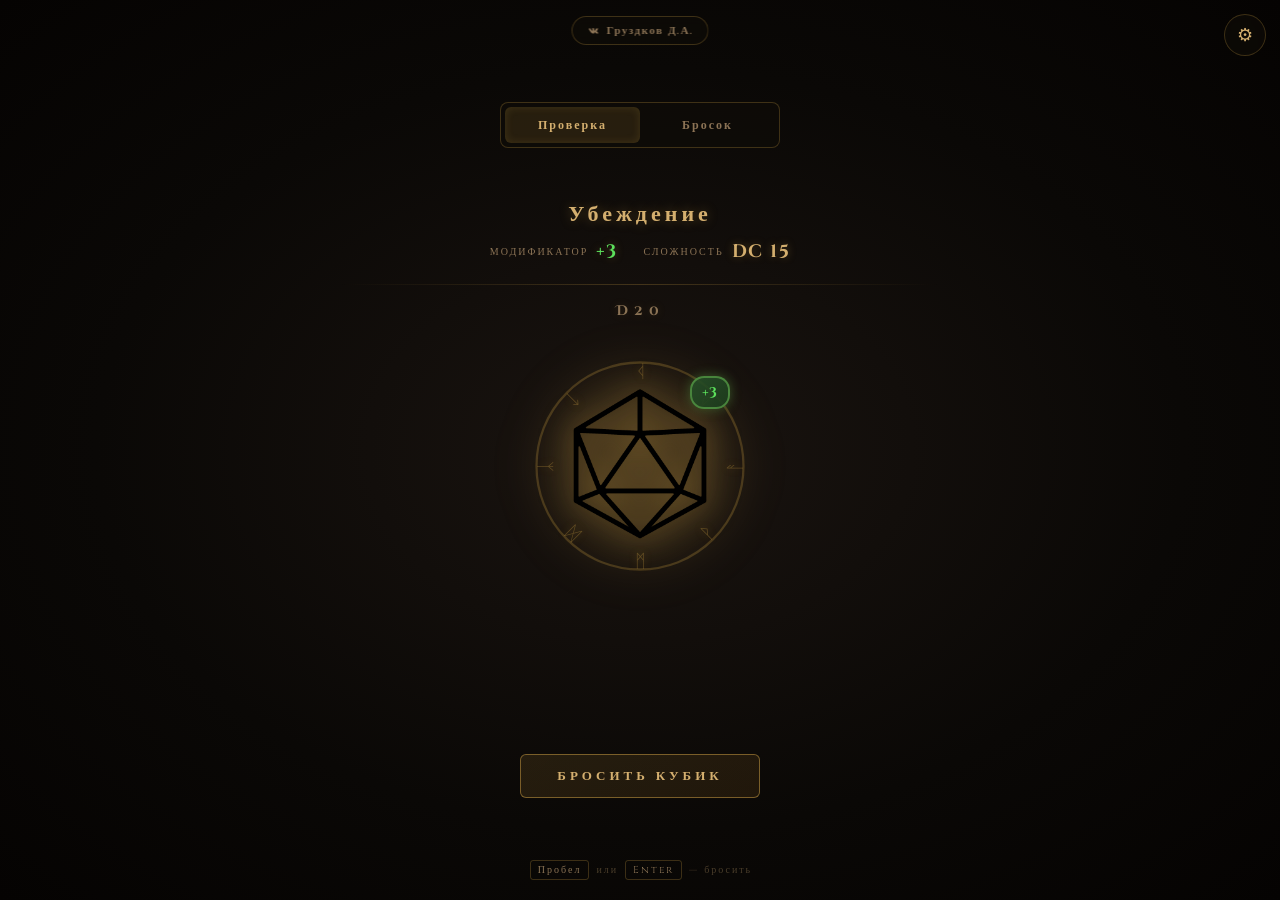
==== commit b1f91e68: "buttons fix" ====
--- a/index.html
+++ b/index.html
@@ -87,14 +87,14 @@
         </div>
 
         <div class="rune-ring" id="runeRing">
-            <div class="rune" style="transform:translate(-50%,-50%) rotate(0deg) translateY(-95px)"><span class="rune-inner">ᚦ</span></div>
-            <div class="rune" style="transform:translate(-50%,-50%) rotate(45deg) translateY(-95px)"><span class="rune-inner">ᚱ</span></div>
-            <div class="rune" style="transform:translate(-50%,-50%) rotate(90deg) translateY(-95px)"><span class="rune-inner">ᚨ</span></div>
-            <div class="rune" style="transform:translate(-50%,-50%) rotate(135deg) translateY(-95px)"><span class="rune-inner">ᚹ</span></div>
-            <div class="rune" style="transform:translate(-50%,-50%) rotate(180deg) translateY(-95px)"><span class="rune-inner">ᛗ</span></div>
-            <div class="rune" style="transform:translate(-50%,-50%) rotate(225deg) translateY(-95px)"><span class="rune-inner">ᛞ</span></div>
-            <div class="rune" style="transform:translate(-50%,-50%) rotate(270deg) translateY(-95px)"><span class="rune-inner">ᛉ</span></div>
-            <div class="rune" style="transform:translate(-50%,-50%) rotate(315deg) translateY(-95px)"><span class="rune-inner">ᛏ</span></div>
+            <div class="rune" style="transform:translate(-50%,-50%) rotate(0deg)   translateY(-95px) rotate(180deg)"><span class="rune-inner">ᚦ</span></div>
+            <div class="rune" style="transform:translate(-50%,-50%) rotate(45deg)  translateY(-95px) rotate(180deg)"><span class="rune-inner">ᚱ</span></div>
+            <div class="rune" style="transform:translate(-50%,-50%) rotate(90deg)  translateY(-95px) rotate(180deg)"><span class="rune-inner">ᚨ</span></div>
+            <div class="rune" style="transform:translate(-50%,-50%) rotate(135deg) translateY(-95px) rotate(180deg)"><span class="rune-inner">ᚹ</span></div>
+            <div class="rune" style="transform:translate(-50%,-50%) rotate(180deg) translateY(-95px) rotate(180deg)"><span class="rune-inner">ᛗ</span></div>
+            <div class="rune" style="transform:translate(-50%,-50%) rotate(225deg) translateY(-95px) rotate(180deg)"><span class="rune-inner">ᛞ</span></div>
+            <div class="rune" style="transform:translate(-50%,-50%) rotate(270deg) translateY(-95px) rotate(180deg)"><span class="rune-inner">ᛉ</span></div>
+            <div class="rune" style="transform:translate(-50%,-50%) rotate(315deg) translateY(-95px) rotate(180deg)"><span class="rune-inner">ᛏ</span></div>
         </div>
 
         <div class="dice-svg-container" id="diceContainer">
--- a/css/controls.css
+++ b/css/controls.css
@@ -44,9 +44,9 @@
     flex-wrap: wrap;
     gap: 6px;
     margin-bottom: 12px;
-    transition: opacity 0.3s, max-height 0.4s;
-    overflow: hidden;
-    max-height: 80px;
+    padding: 4px 0; /* небольшой запас для приподнимания на hover */
+    transition: opacity 0.3s, max-height 0.4s, margin-bottom 0.4s, padding 0.4s;
+    max-height: 100px;
     opacity: 1;
 }
 
@@ -54,6 +54,9 @@
     max-height: 0;
     opacity: 0;
     margin-bottom: 0;
+    padding: 0;
+    overflow: hidden; /* обрезание только в свёрнутом состоянии */
+    pointer-events: none;
 }
 
 .dice-type-btn {
--- a/css/dice.css
+++ b/css/dice.css
@@ -102,18 +102,9 @@
     transition: color 0.5s, text-shadow 0.5s;
 }
 
+/* Просто inline-блок без анимации — руна следует ориентации .rune */
 .rune-inner {
     display: inline-block;
-    animation: counterRotateRunes 60s linear infinite;
-}
-
-body.fast-mode .rune-inner {
-    animation-duration: 30s;
-}
-
-@keyframes counterRotateRunes {
-    from { transform: rotate(0deg); }
-    to { transform: rotate(-360deg); }
 }
 
 /* ========== Кубик ========== */
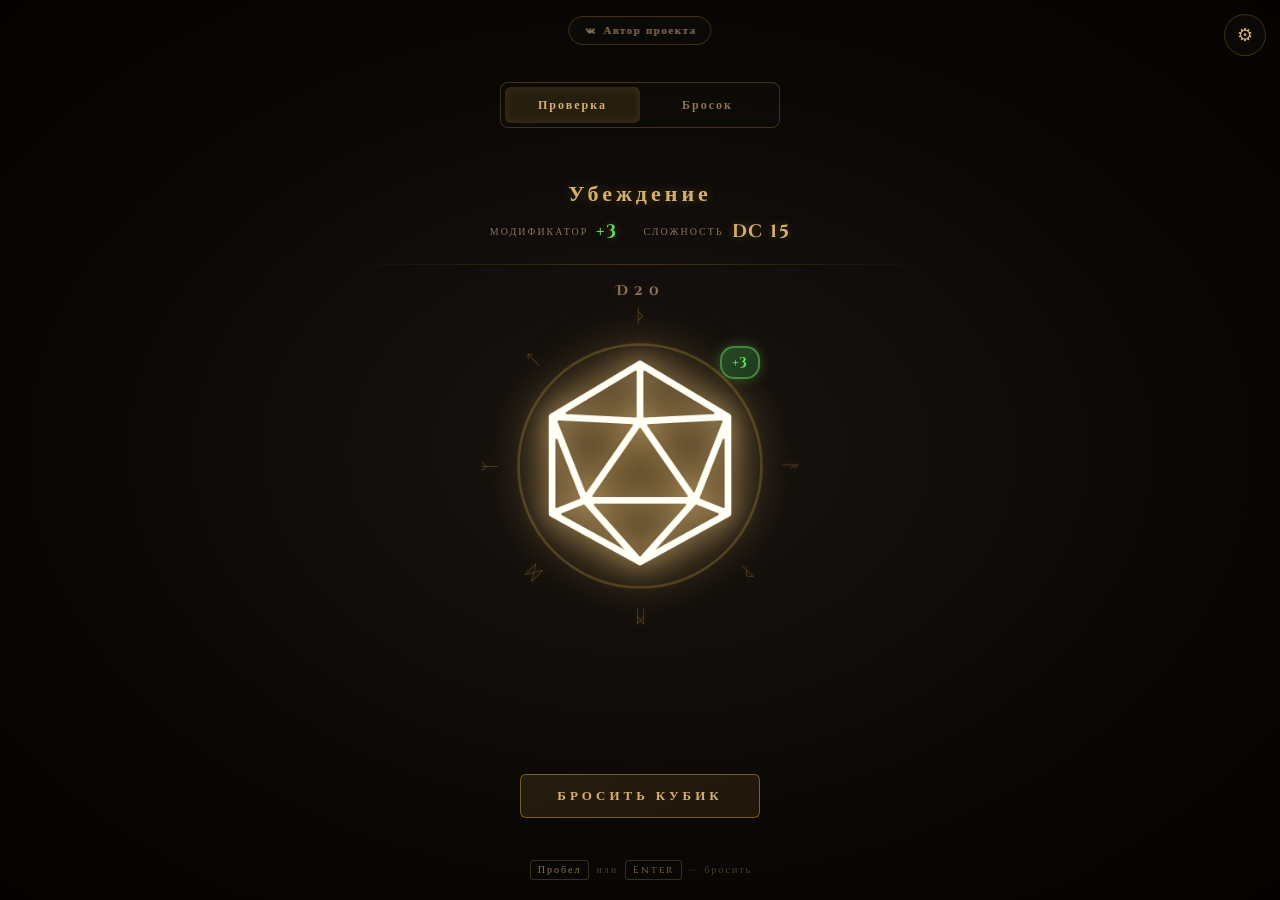
==== commit 7e83789d: "runes fix" ====
--- a/index.html
+++ b/index.html
@@ -27,7 +27,7 @@
     <svg class="author-icon" viewBox="0 0 24 24" width="14" height="14">
         <path fill="currentColor" d="M12.785 16.241s.288-.032.436-.194c.136-.148.132-.427.132-.427s-.02-1.304.587-1.496c.598-.188 1.367 1.259 2.181 1.814.615.42 1.083.328 1.083.328l2.175-.03s1.14-.07.6-.964c-.045-.073-.318-.661-1.637-1.869-1.38-1.264-1.195-1.06.467-3.248.876-1.152 1.408-1.97 1.118-2.286-.276-.3-.902-.263-.902-.263l-2.45.015s-.182-.025-.316.056c-.131.079-.216.263-.216.263s-.388 1.032-.905 1.91c-1.091 1.853-1.527 1.951-1.707 1.837-.417-.265-.313-1.065-.313-1.637 0-1.789.271-2.531-.528-2.725-.266-.064-.461-.106-1.14-.113-.87-.009-1.606.003-2.024.207-.278.136-.492.438-.362.455.161.021.526.098.719.36.249.339.24 1.101.24 1.101s.143 2.09-.333 2.348c-.327.178-.775-.185-1.74-1.843-.494-.85-.868-1.79-.868-1.79s-.072-.176-.2-.271c-.155-.115-.372-.151-.372-.151l-2.328.015s-.35.01-.478.162c-.114.135-.01.414-.01.414s1.82 4.258 3.879 6.403c1.886 1.963 4.032 1.833 4.032 1.833h.975z"/>
     </svg>
-    <span>Груздков Д.А.</span>
+    <span>Автор проекта</span>
 </a>
 
 <div class="roll-container" id="rollContainer">
@@ -87,14 +87,14 @@
         </div>
 
         <div class="rune-ring" id="runeRing">
-            <div class="rune" style="transform:translate(-50%,-50%) rotate(0deg)   translateY(-95px) rotate(180deg)"><span class="rune-inner">ᚦ</span></div>
-            <div class="rune" style="transform:translate(-50%,-50%) rotate(45deg)  translateY(-95px) rotate(180deg)"><span class="rune-inner">ᚱ</span></div>
-            <div class="rune" style="transform:translate(-50%,-50%) rotate(90deg)  translateY(-95px) rotate(180deg)"><span class="rune-inner">ᚨ</span></div>
-            <div class="rune" style="transform:translate(-50%,-50%) rotate(135deg) translateY(-95px) rotate(180deg)"><span class="rune-inner">ᚹ</span></div>
-            <div class="rune" style="transform:translate(-50%,-50%) rotate(180deg) translateY(-95px) rotate(180deg)"><span class="rune-inner">ᛗ</span></div>
-            <div class="rune" style="transform:translate(-50%,-50%) rotate(225deg) translateY(-95px) rotate(180deg)"><span class="rune-inner">ᛞ</span></div>
-            <div class="rune" style="transform:translate(-50%,-50%) rotate(270deg) translateY(-95px) rotate(180deg)"><span class="rune-inner">ᛉ</span></div>
-            <div class="rune" style="transform:translate(-50%,-50%) rotate(315deg) translateY(-95px) rotate(180deg)"><span class="rune-inner">ᛏ</span></div>
+            <div class="rune" style="transform:translate(-50%,-50%) rotate(0deg)   translateY(-150px) rotate(0deg)"><span class="rune-inner">ᚦ</span></div>
+            <div class="rune" style="transform:translate(-50%,-50%) rotate(45deg)  translateY(-150px) rotate(0deg)"><span class="rune-inner">ᚱ</span></div>
+            <div class="rune" style="transform:translate(-50%,-50%) rotate(90deg)  translateY(-150px) rotate(0deg)"><span class="rune-inner">ᚨ</span></div>
+            <div class="rune" style="transform:translate(-50%,-50%) rotate(135deg) translateY(-150px) rotate(0deg)"><span class="rune-inner">ᚹ</span></div>
+            <div class="rune" style="transform:translate(-50%,-50%) rotate(180deg) translateY(-150px) rotate(0deg)"><span class="rune-inner">ᛗ</span></div>
+            <div class="rune" style="transform:translate(-50%,-50%) rotate(225deg) translateY(-150px) rotate(0deg)"><span class="rune-inner">ᛞ</span></div>
+            <div class="rune" style="transform:translate(-50%,-50%) rotate(270deg) translateY(-150px) rotate(0deg)"><span class="rune-inner">ᛉ</span></div>
+            <div class="rune" style="transform:translate(-50%,-50%) rotate(315deg) translateY(-150px) rotate(0deg)"><span class="rune-inner">ᛏ</span></div>
         </div>
 
         <div class="dice-svg-container" id="diceContainer">
--- a/css/variables.css
+++ b/css/variables.css
@@ -25,8 +25,8 @@
     --rune-color: rgba(180, 140, 60, 0.4);
     --rune-shadow: rgba(180, 140, 60, 0.3);
 
-    --dice-glow: rgba(180, 140, 60, 0.6);
-    --dice-glow-hover: rgba(212, 175, 111, 0.8);
+    --dice-glow: rgba(212, 175, 111, 0.75);
+    --dice-glow-hover: rgba(232, 200, 140, 1);
 
     --section-border: rgba(180, 140, 60, 0.2);
     --section-title: #6b5840;
@@ -84,8 +84,8 @@
     --rune-color: rgba(120, 80, 30, 0.5);
     --rune-shadow: rgba(120, 80, 30, 0.3);
 
-    --dice-glow: rgba(200, 160, 60, 0.5);
-    --dice-glow-hover: rgba(220, 180, 80, 0.8);
+    --dice-glow: rgba(200, 160, 60, 0.55);
+    --dice-glow-hover: rgba(220, 180, 80, 0.85);
 
     --section-border: rgba(150, 110, 50, 0.3);
     --section-title: #8b6f3f;
--- a/css/controls.css
+++ b/css/controls.css
@@ -44,7 +44,7 @@
     flex-wrap: wrap;
     gap: 6px;
     margin-bottom: 12px;
-    padding: 4px 0; /* небольшой запас для приподнимания на hover */
+    padding: 4px 0;
     transition: opacity 0.3s, max-height 0.4s, margin-bottom 0.4s, padding 0.4s;
     max-height: 100px;
     opacity: 1;
@@ -55,7 +55,7 @@
     opacity: 0;
     margin-bottom: 0;
     padding: 0;
-    overflow: hidden; /* обрезание только в свёрнутом состоянии */
+    overflow: hidden;
     pointer-events: none;
 }
 
@@ -98,7 +98,6 @@
     border: 1px solid var(--border-primary);
     border-radius: 8px;
     transition: opacity 0.3s, max-height 0.4s, margin 0.4s;
-    overflow: hidden;
     max-height: 60px;
     opacity: 1;
 }
@@ -110,6 +109,8 @@
     padding-top: 0;
     padding-bottom: 0;
     border: 0 solid transparent;
+    overflow: hidden;
+    pointer-events: none;
 }
 
 .count-label {
--- a/css/dice.css
+++ b/css/dice.css
@@ -1,8 +1,8 @@
 /* ========== Зона кубика ========== */
 .dice-area {
     position: relative;
-    width: 280px;
-    height: 280px;
+    width: 320px;
+    height: 320px;
     margin: 6px auto 14px;
     display: flex;
     align-items: center;
@@ -11,8 +11,8 @@
 
 .dice-glow {
     position: absolute;
-    width: 240px;
-    height: 240px;
+    width: 280px;
+    height: 280px;
     border-radius: 50%;
     background: radial-gradient(circle, var(--glow-strong) 0%, transparent 70%);
     filter: blur(20px);
@@ -28,8 +28,8 @@
 /* ========== DC-кольцо ========== */
 .dc-ring {
     position: absolute;
-    width: 230px;
-    height: 230px;
+    width: 270px;
+    height: 270px;
     pointer-events: none;
     transition: opacity 0.4s;
 }
@@ -102,7 +102,7 @@
     transition: color 0.5s, text-shadow 0.5s;
 }
 
-/* Просто inline-блок без анимации — руна следует ориентации .rune */
+/* Руна следует ориентации .rune (без встречного вращения) */
 .rune-inner {
     display: inline-block;
 }
@@ -110,24 +110,52 @@
 /* ========== Кубик ========== */
 .dice-svg-container {
     position: relative;
-    width: 160px;
-    height: 160px;
+    width: 220px;
+    height: 220px;
     cursor: pointer;
     transition: filter 0.4s;
     z-index: 2;
-}
-
-.dice-svg-container:hover .dice-image {
-    filter: drop-shadow(0 0 25px var(--dice-glow-hover));
 }
 
 .dice-image {
     width: 100%;
     height: 100%;
     object-fit: contain;
-    filter: drop-shadow(0 0 15px var(--dice-glow));
+    /* Тёмная тема: инвертируем чёрный кубик в светлый + двойное золотистое свечение */
+    filter:
+        invert(1)
+        sepia(1)
+        saturate(2)
+        hue-rotate(5deg)
+        brightness(1.1)
+        drop-shadow(0 0 12px var(--dice-glow))
+        drop-shadow(0 0 24px var(--dice-glow));
     transition: transform 0.3s, filter 0.4s;
     pointer-events: none;
+}
+
+.dice-svg-container:hover .dice-image {
+    filter:
+        invert(1)
+        sepia(1)
+        saturate(2.5)
+        hue-rotate(5deg)
+        brightness(1.2)
+        drop-shadow(0 0 18px var(--dice-glow-hover))
+        drop-shadow(0 0 35px var(--dice-glow-hover));
+}
+
+/* Светлая тема: оставляем чёрный кубик, только мягкое золотистое свечение */
+body.light-theme .dice-image {
+    filter:
+        drop-shadow(0 0 12px var(--dice-glow))
+        drop-shadow(0 0 22px var(--dice-glow));
+}
+
+body.light-theme .dice-svg-container:hover .dice-image {
+    filter:
+        drop-shadow(0 0 18px var(--dice-glow-hover))
+        drop-shadow(0 0 32px var(--dice-glow-hover));
 }
 
 /* Анимация броска: вращение */
@@ -184,14 +212,14 @@
     100% { transform: rotate(0) scale(1); }
 }
 
-/* ========== Число на кубике ========== */
+/* ========== Число на кубике (используется только для превью во время броска) ========== */
 .dice-number {
     position: absolute;
     top: 50%;
     left: 50%;
     transform: translate(-50%, -50%);
     font-family: 'Cinzel Decorative', serif;
-    font-size: 64px;
+    font-size: 84px;
     font-weight: 900;
     color: var(--text-primary);
     text-shadow:
--- a/css/responsive.css
+++ b/css/responsive.css
@@ -11,11 +11,11 @@
     .display-mod-dc { gap: 18px; }
     .display-badge-value { font-size: 16px; }
 
-    .dice-area { width: 240px; height: 240px; }
-    .dice-glow { width: 200px; height: 200px; }
-    .dc-ring { width: 200px; height: 200px; }
-    .dice-svg-container { width: 130px; height: 130px; }
-    .dice-number { font-size: 52px; }
+    .dice-area { width: 280px; height: 280px; }
+    .dice-glow { width: 240px; height: 240px; }
+    .dc-ring { width: 230px; height: 230px; }
+    .dice-svg-container { width: 180px; height: 180px; }
+    .dice-number { font-size: 68px; }
 
     .result-total { font-size: 44px; }
     .result-label { font-size: 12px; letter-spacing: 4px; }
